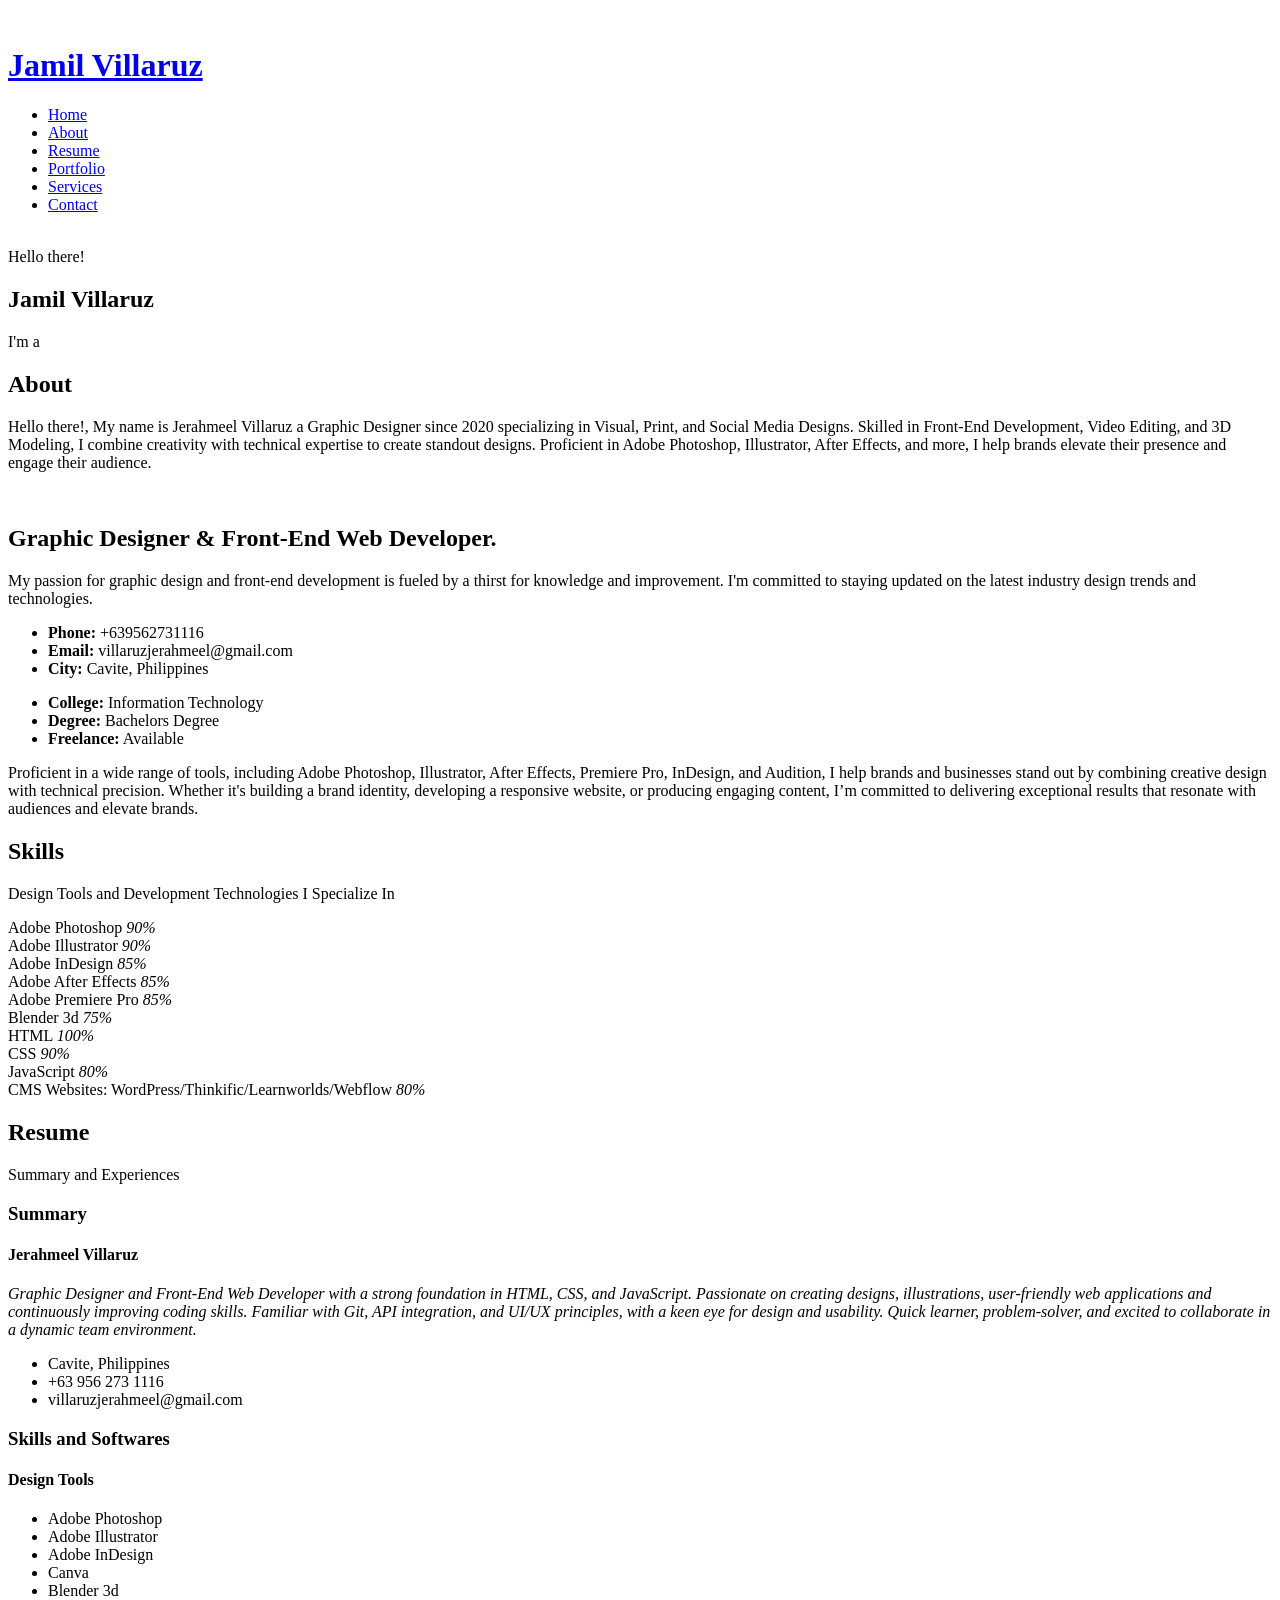
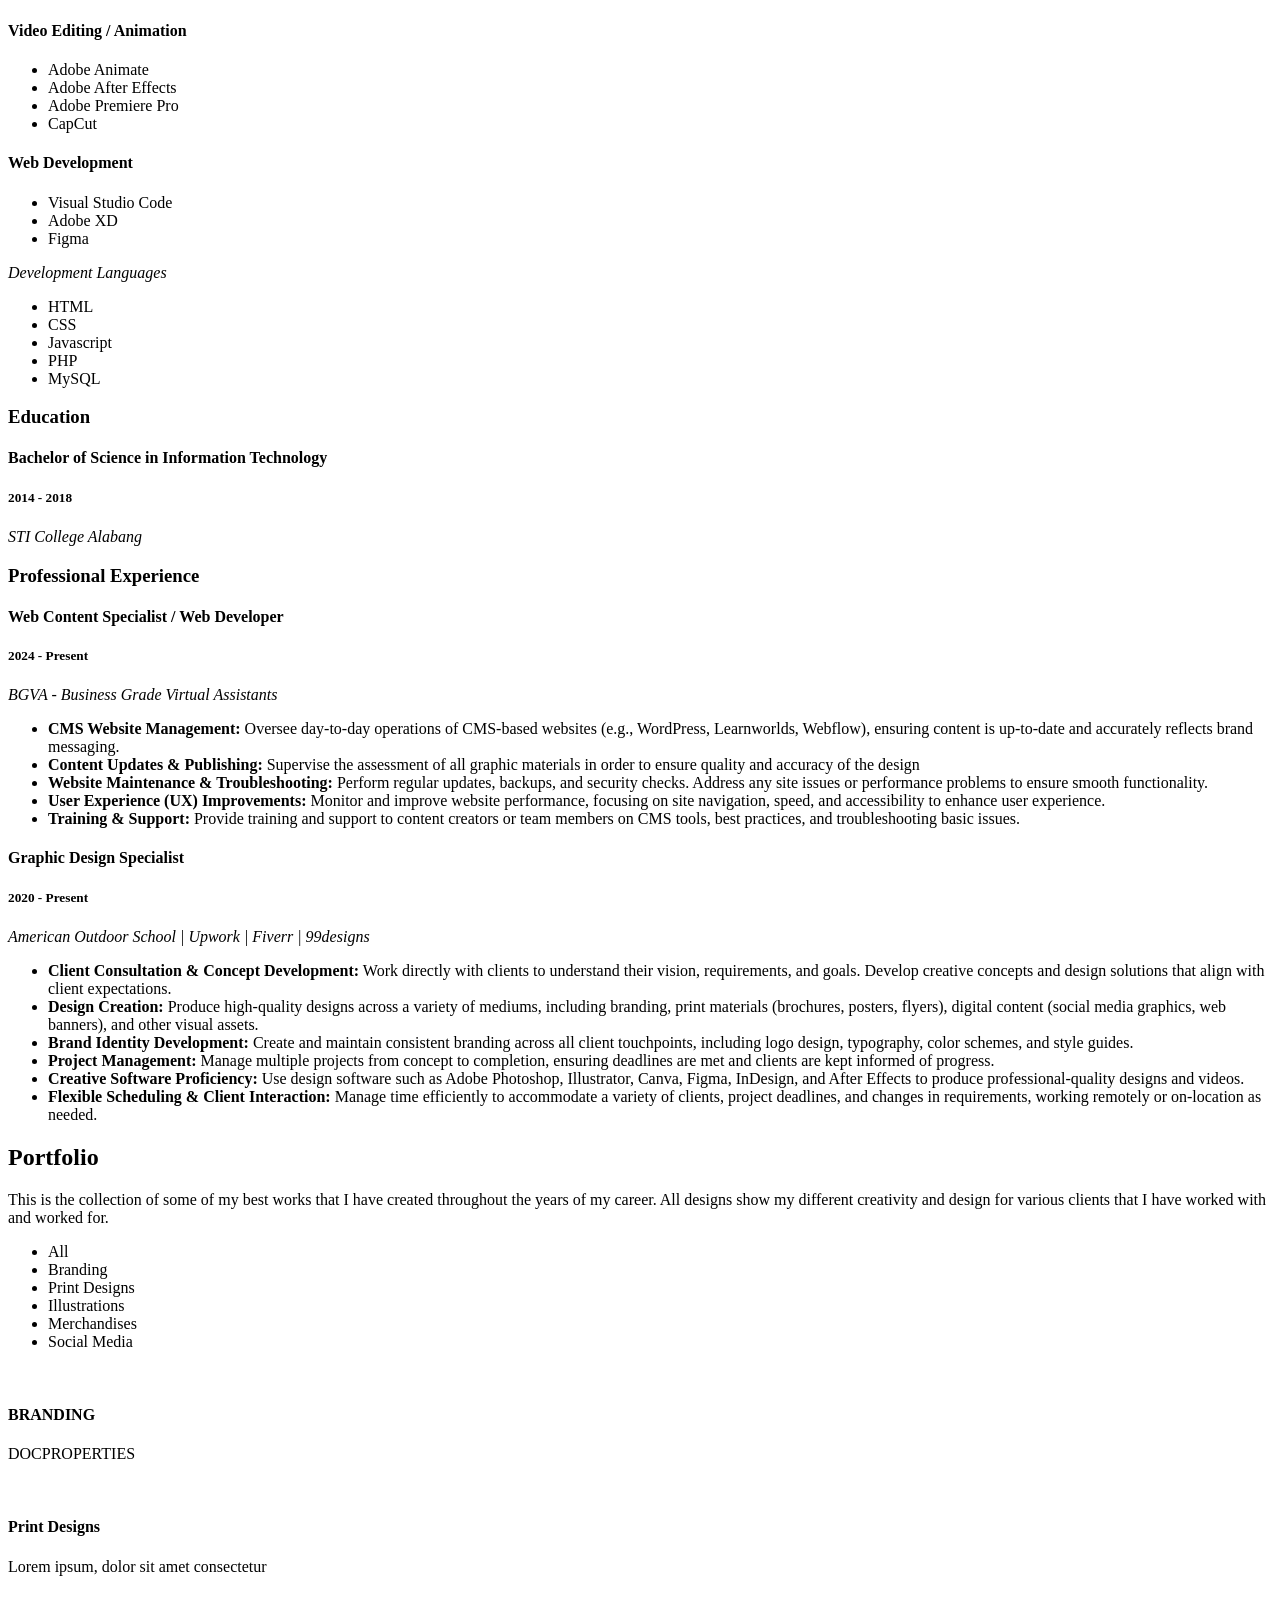
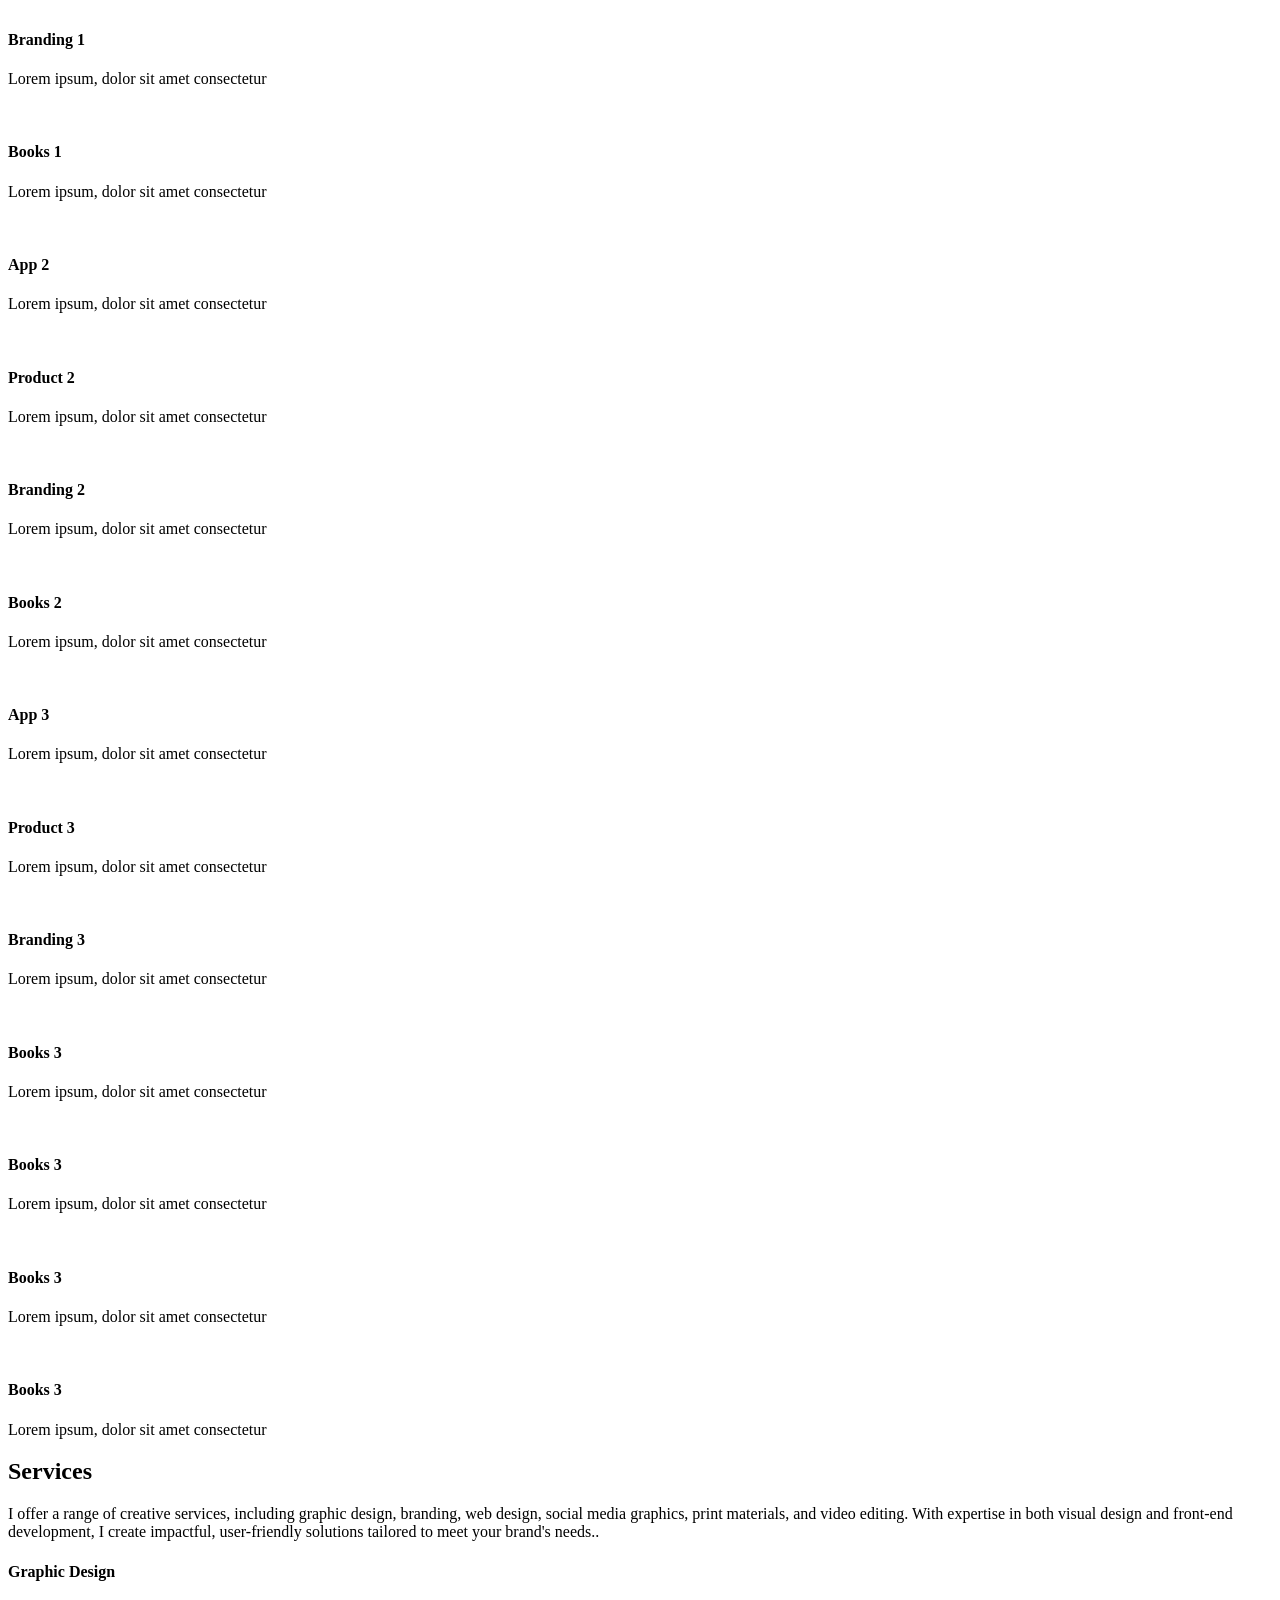
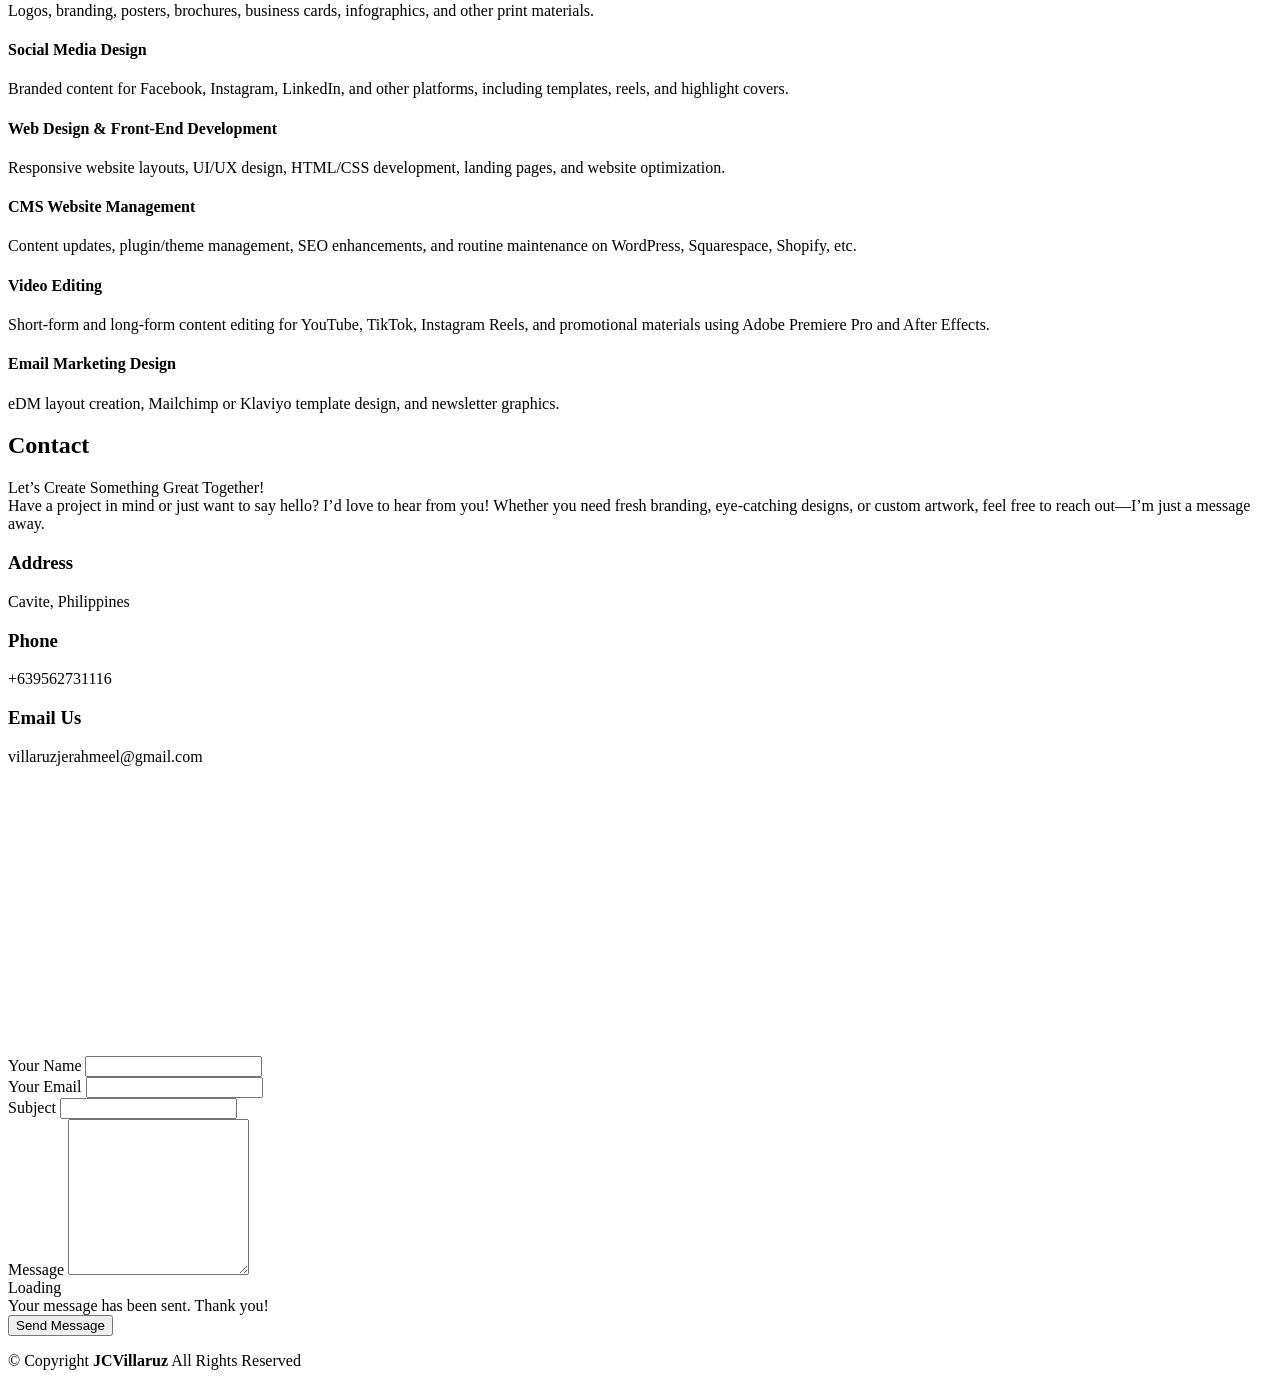
==== index.html @ 328963c7 "Add files via upload" ====
<!DOCTYPE html>
<html lang="en">

<head>
  <meta charset="utf-8">
  <meta content="width=device-width, initial-scale=1.0" name="viewport">
  <title>JCVillaruz CV</title>
  <meta content="" name="description">
  <meta content="" name="keywords">

  <!-- Favicons -->
  <link href="assets/img/favicon.png" rel="icon">
  <link href="assets/img/apple-touch-icon.png" rel="apple-touch-icon">

  <!-- Fonts -->
  <link href="https://fonts.googleapis.com" rel="preconnect">
  <link href="https://fonts.gstatic.com" rel="preconnect" crossorigin>
  <link
    href="https://fonts.googleapis.com/css2?family=Roboto:ital,wght@0,100;0,300;0,400;0,500;0,700;0,900;1,100;1,300;1,400;1,500;1,700;1,900&family=Poppins:ital,wght@0,100;0,200;0,300;0,400;0,500;0,600;0,700;0,800;0,900;1,100;1,200;1,300;1,400;1,500;1,600;1,700;1,800;1,900&family=Raleway:ital,wght@0,100;0,200;0,300;0,400;0,500;0,600;0,700;0,800;0,900;1,100;1,200;1,300;1,400;1,500;1,600;1,700;1,800;1,900&display=swap"
    rel="stylesheet">

  <!-- Vendor CSS Files -->
  <link href="assets/vendor/bootstrap/css/bootstrap.min.css" rel="stylesheet">
  <link href="assets/vendor/bootstrap-icons/bootstrap-icons.css" rel="stylesheet">
  <link href="assets/vendor/aos/aos.css" rel="stylesheet">
  <link href="assets/vendor/glightbox/css/glightbox.min.css" rel="stylesheet">
  <link href="assets/vendor/swiper/swiper-bundle.min.css" rel="stylesheet">

  <!-- Main CSS File -->
  <link href="assets/css/main.css" rel="stylesheet">

  <!-- =======================================================
  * Template Name: iPortfolio
  * Template URL: https://bootstrapmade.com/iportfolio-bootstrap-portfolio-websites-template/
  * Updated: Jun 29 2024 with Bootstrap v5.3.3
  * Author: BootstrapMade.com
  * License: https://bootstrapmade.com/license/
  ======================================================== -->
</head>

<body class="index-page">

  <header id="header" class="header dark-background d-flex flex-column">
    <i class="header-toggle d-xl-none bi bi-list"></i>

    <div class="profile-img">
      <img src="assets/img/my-profile-img.jpg" alt="" class="img-fluid rounded-circle">
    </div>

    <a href="index.html" class="logo d-flex align-items-center justify-content-center">
      <!-- Uncomment the line below if you also wish to use an image logo -->
      <!-- <img src="assets/img/logo.png" alt=""> -->
      <h1 class="sitename">Jamil Villaruz</h1>
    </a>

    <div class="social-links text-center">
      <a href="#" class="twitter"><i class="bi bi-twitter-x"></i></a>
      <a href="#" class="facebook"><i class="bi bi-facebook"></i></a>
      <a href="#" class="instagram"><i class="bi bi-instagram"></i></a>
      <a href="#" class="google-plus"><i class="bi bi-skype"></i></a>
      <a href="#" class="linkedin"><i class="bi bi-linkedin"></i></a>
    </div>

    <nav id="navmenu" class="navmenu">
      <ul>
        <li><a href="#hero" class="active"><i class="bi bi-house navicon"></i>Home</a></li>
        <li><a href="index.html#about"><i class="bi bi-person navicon"></i> About</a></li>
        <li><a href="index.html#resume"><i class="bi bi-file-earmark-text navicon"></i> Resume</a></li>
        <li><a href="index.html#portfolio"><i class="bi bi-images navicon"></i> Portfolio</a></li>
        <li><a href="index.html#services"><i class="bi bi-hdd-stack navicon"></i> Services</a></li>
        <!-- <li class="dropdown"><a href="#"><i class="bi bi-menu-button navicon"></i> <span>Dropdown</span> <i
              class="bi bi-chevron-down toggle-dropdown"></i></a>
          <ul>
            <li><a href="#">Dropdown 1</a></li>
            <li class="dropdown"><a href="#"><span>Deep Dropdown</span> <i
                  class="bi bi-chevron-down toggle-dropdown"></i></a>
              <ul>
                <li><a href="#">Deep Dropdown 1</a></li>
                <li><a href="#">Deep Dropdown 2</a></li>
                <li><a href="#">Deep Dropdown 3</a></li>
                <li><a href="#">Deep Dropdown 4</a></li>
                <li><a href="#">Deep Dropdown 5</a></li>
              </ul>
            </li>
            <li><a href="#">Dropdown 2</a></li>
            <li><a href="#">Dropdown 3</a></li>
            <li><a href="#">Dropdown 4</a></li>
          </ul>
        </li> -->
        <li><a href="index.html#contact"><i class="bi bi-envelope navicon"></i> Contact</a></li>
      </ul>
    </nav>

  </header>

  <main class="main">

    <!-- Hero Section -->
    <section id="hero" class="hero section dark-background">

      <img src="assets/img/hero-bg.jpg" alt="" data-aos="fade-in" class="">

      <div class="container" data-aos="fade-up" data-aos-delay="100">
        <span>Hello there!</span>
        <h2>Jamil Villaruz</h2>
        <p>I'm a <span class="typed" data-typed-items="Designer, Developer, Freelancer"></span><span
            class="typed-cursor typed-cursor--blink" aria-hidden="true"></span><span
            class="typed-cursor typed-cursor--blink" aria-hidden="true"></span></p>
      </div>

    </section><!-- /Hero Section -->

    <!-- About Section -->
    <section id="about" class="about section">

      <!-- Section Title -->
      <div class="container section-title" data-aos="fade-up">
        <h2>About</h2>
        <p>Hello there!, My name is Jerahmeel Villaruz a Graphic Designer since 2020 specializing in
          Visual, Print, and Social Media Designs. Skilled in Front-End Development, Video Editing, and 3D Modeling, I
          combine creativity with technical expertise to create standout designs. Proficient in Adobe Photoshop,
          Illustrator, After Effects, and more, I help brands elevate their presence and engage their audience.</p>
      </div><!-- End Section Title -->

      <div class="container" data-aos="fade-up" data-aos-delay="100">

        <div class="row gy-4 justify-content-center">
          <div class="col-lg-4">
            <img src="assets/img/my-profile-img.jpg" class="img-fluid" alt="">
          </div>
          <div class="col-lg-8 content">
            <h2>Graphic Designer &amp; Front-End Web Developer.</h2>
            <p class="fst-italic py-3">
              My passion for graphic design and front-end development is fueled by a thirst for knowledge and
              improvement. I'm committed to staying updated on the latest industry design trends and technologies.
            </p>
            <div class="row">
              <div class="col-lg-6">
                <ul>
                  <li><i class="bi bi-chevron-right"></i> <strong>Phone:</strong> <span>+639562731116</span></li>
                  <li><i class="bi bi-chevron-right"></i> <strong>Email:</strong>
                    <span>villaruzjerahmeel@gmail.com</span>
                  </li>
                  <li><i class="bi bi-chevron-right"></i> <strong>City:</strong> <span>Cavite, Philippines</span></li>
                </ul>
              </div>
              <div class="col-lg-6">
                <ul>
                  <li><i class="bi bi-chevron-right"></i> <strong>College:</strong> <span>Information Technology</span>
                  </li>
                  <li><i class="bi bi-chevron-right"></i> <strong>Degree:</strong> <span>Bachelors Degree</span></li>

                  <li><i class="bi bi-chevron-right"></i> <strong>Freelance:</strong> <span>Available</span></li>
                </ul>
              </div>
            </div>
            <p class="py-3">
              Proficient in a wide range of tools, including Adobe Photoshop, Illustrator, After Effects, Premiere Pro,
              InDesign, and Audition, I help brands and businesses stand out by combining creative design with technical
              precision. Whether it's building a brand identity, developing a responsive website, or producing engaging
              content, I’m committed to delivering exceptional results that resonate with audiences and elevate brands.
            </p>
          </div>
        </div>

      </div>

    </section><!-- /About Section -->

    <!-- Skills Section -->
    <section id="skills" class="skills section light-background">

      <!-- Section Title -->
      <div class="container section-title" data-aos="fade-up">
        <h2>Skills</h2>
        <p>Design Tools and Development Technologies I Specialize In </p>
      </div><!-- End Section Title -->

      <div class="container" data-aos="fade-up" data-aos-delay="100">

        <div class="row skills-content skills-animation">

          <div class="col-lg-6">

            <div class="progress">
              <span class="skill"><span>Adobe Photoshop</span> <i class="val">90%</i></span>
              <div class="progress-bar-wrap">
                <div class="progress-bar" role="progressbar" aria-valuenow="90" aria-valuemin="0" aria-valuemax="100">
                </div>
              </div>
            </div><!-- End Skills Item -->

            <div class="progress">
              <span class="skill"><span>Adobe Illustrator</span> <i class="val">90%</i></span>
              <div class="progress-bar-wrap">
                <div class="progress-bar" role="progressbar" aria-valuenow="90" aria-valuemin="0" aria-valuemax="100">
                </div>
              </div>
            </div><!-- End Skills Item -->

            <div class="progress">
              <span class="skill"><span>Adobe InDesign</span> <i class="val">85%</i></span>
              <div class="progress-bar-wrap">
                <div class="progress-bar" role="progressbar" aria-valuenow="85" aria-valuemin="0" aria-valuemax="100">
                </div>
              </div>
            </div><!-- End Skills Item -->
            <div class="progress">
              <span class="skill"><span>Adobe After Effects</span> <i class="val">85%</i></span>
              <div class="progress-bar-wrap">
                <div class="progress-bar" role="progressbar" aria-valuenow="85" aria-valuemin="0" aria-valuemax="100">
                </div>
              </div>
            </div><!-- End Skills Item -->
            <div class="progress">
              <span class="skill"><span>Adobe Premiere Pro</span> <i class="val">85%</i></span>
              <div class="progress-bar-wrap">
                <div class="progress-bar" role="progressbar" aria-valuenow="85" aria-valuemin="0" aria-valuemax="100">
                </div>
              </div>
            </div><!-- End Skills Item -->
            <div class="progress">
              <span class="skill"><span>Blender 3d</span> <i class="val">75%</i></span>
              <div class="progress-bar-wrap">
                <div class="progress-bar" role="progressbar" aria-valuenow="75" aria-valuemin="0" aria-valuemax="100">
                </div>
              </div>
            </div><!-- End Skills Item -->

          </div>
          <div class="col-lg-6">

            <div class="progress">
              <span class="skill"><span>HTML</span> <i class="val">100%</i></span>
              <div class="progress-bar-wrap">
                <div class="progress-bar" role="progressbar" aria-valuenow="100" aria-valuemin="0" aria-valuemax="100">
                </div>
              </div>
            </div><!-- End Skills Item -->

            <div class="progress">
              <span class="skill"><span>CSS</span> <i class="val">90%</i></span>
              <div class="progress-bar-wrap">
                <div class="progress-bar" role="progressbar" aria-valuenow="90" aria-valuemin="0" aria-valuemax="100">
                </div>
              </div>
            </div><!-- End Skills Item -->

            <div class="progress">
              <span class="skill"><span>JavaScript</span> <i class="val">80%</i></span>
              <div class="progress-bar-wrap">
                <div class="progress-bar" role="progressbar" aria-valuenow="75" aria-valuemin="0" aria-valuemax="100">
                </div>
              </div>
            </div><!-- End Skills Item -->
            <div class="progress">
              <span class="skill"><span>CMS Websites: WordPress/Thinkific/Learnworlds/Webflow</span> <i
                  class="val">80%</i></span>
              <div class="progress-bar-wrap">
                <div class="progress-bar" role="progressbar" aria-valuenow="75" aria-valuemin="0" aria-valuemax="100">
                </div>
              </div>
            </div><!-- End Skills Item -->

          </div>
        </div>

      </div>

    </section><!-- /Skills Section -->

    <!-- Resume Section -->
    <section id="resume" class="resume section">

      <!-- Section Title -->
      <div class="container section-title" data-aos="fade-up">
        <h2>Resume</h2>
        <p>Summary and Experiences
        </p>
      </div><!-- End Section Title -->

      <div class="container">

        <div class="row">

          <div class="col-lg-6" data-aos="fade-up" data-aos-delay="100">
            <h3 class="resume-title">Summary</h3>

            <div class="resume-item pb-0">
              <h4>Jerahmeel Villaruz</h4>
              <p><em>Graphic Designer and Front-End Web Developer with a strong foundation in HTML, CSS, and
                  JavaScript. Passionate on creating designs, illustrations, user-friendly web applications and
                  continuously improving coding skills. Familiar with Git, API integration, and UI/UX principles,
                  with a keen eye for design and usability. Quick learner, problem-solver, and
                  excited to collaborate in a dynamic team environment.</em></p>
              <ul>
                <li>Cavite, Philippines</li>
                <li>+63 956 273 1116</li>
                <li>villaruzjerahmeel@gmail.com</li>
              </ul>
            </div><!-- Edn Resume Item -->

            <h3 class="resume-title">Skills and Softwares</h3>

            <div class="resume-item pb-0">
              <h4>Design Tools</h4>
              <ul>
                <li>Adobe Photoshop</li>
                <li>Adobe Illustrator</li>
                <li>Adobe InDesign</li>
                <li>Canva</li>
                <li>Blender 3d</li>
              </ul>
              <h4>Video Editing / Animation</h4>
              <ul>
                <li>Adobe Animate</li>
                <li>Adobe After Effects</li>
                <li>Adobe Premiere Pro</li>
                <li>CapCut</li>
              </ul>
              <h4>Web Development</h4>
              <ul>
                <li>Visual Studio Code</li>
                <li>Adobe XD</li>
                <li>Figma</li>
              </ul>
              <p><em>Development Languages</em></p>
              <ul>
                <li>HTML</li>
                <li>CSS</li>
                <li>Javascript</li>
                <li>PHP</li>
                <li>MySQL</li>
              </ul>
            </div><!-- Edn Resume Item -->

            <h3 class="resume-title">Education</h3>
            <div class="resume-item">
              <h4>Bachelor of Science in Information Technology</h4>
              <h5>2014 - 2018</h5>
              <p><em>STI College Alabang</em></p>
            </div><!-- Edn Resume Item -->
          </div>

          <div class="col-lg-6" data-aos="fade-up" data-aos-delay="200">
            <h3 class="resume-title">Professional Experience</h3>
            <div class="resume-item">
              <h4>Web Content Specialist / Web Developer</h4>
              <h5>2024 - Present</h5>
              <p><em>BGVA - Business Grade Virtual Assistants</em></p>
              <ul>
                <li><strong>CMS Website Management:</strong>
                  Oversee day-to-day operations of CMS-based websites (e.g., WordPress, Learnworlds, Webflow), ensuring
                  content is up-to-date and accurately reflects brand messaging.</li>
                <li><strong>Content Updates & Publishing:</strong>
                  Supervise the assessment of all graphic materials in order to ensure quality and accuracy of the
                  design</li>
                <li><strong>Website Maintenance & Troubleshooting:</strong>
                  Perform regular updates, backups, and security checks. Address any site issues or performance problems
                  to ensure smooth functionality.</li>
                <li><strong>User Experience (UX) Improvements:</strong>
                  Monitor and improve website performance, focusing on site navigation, speed, and accessibility to
                  enhance user experience.</li>
                <li><strong>Training & Support:</strong>
                  Provide training and support to content creators or team members on CMS tools, best practices, and
                  troubleshooting basic issues.</li>

              </ul>
            </div><!-- Edn Resume Item -->

            <div class="resume-item">
              <h4>Graphic Design Specialist</h4>
              <h5>2020 - Present</h5>
              <p><em>American Outdoor School | Upwork | Fiverr | 99designs</em></p>
              <ul>
                <li><strong>Client Consultation & Concept Development:</strong>
                  Work directly with clients to understand their vision, requirements, and goals. Develop creative
                  concepts and design solutions that align with client expectations.</li>
                <li><strong>Design Creation:</strong>
                  Produce high-quality designs across a variety of mediums, including branding, print materials
                  (brochures, posters, flyers), digital content (social media graphics, web banners), and other visual
                  assets.</li>
                <li><strong>Brand Identity Development:</strong>
                  Create and maintain consistent branding across all client touchpoints, including logo design,
                  typography, color schemes, and style guides.</li>
                <li><strong>Project Management:</strong>
                  Manage multiple projects from concept to completion, ensuring deadlines are met and clients are kept
                  informed of progress.</li>
                <li><strong>Creative Software Proficiency:</strong>
                  Use design software such as Adobe Photoshop, Illustrator, Canva, Figma, InDesign, and After Effects to
                  produce professional-quality designs and videos.</li>
                <li><strong>Flexible Scheduling & Client Interaction:</strong>
                  Manage time efficiently to accommodate a variety of clients, project deadlines, and changes in
                  requirements, working remotely or on-location as needed.</li>

              </ul>
            </div><!-- Edn Resume Item -->

          </div>

        </div>

      </div>

    </section><!-- /Resume Section -->

    <!-- Portfolio Section -->
    <section id="portfolio" class="portfolio section light-background">

      <!-- Section Title -->
      <div class="container section-title" data-aos="fade-up">
        <h2>Portfolio</h2>
        <p>This is the collection of some of my best works that I have created throughout
          the years of my career. All designs show my different creativity and design for
          various clients that I have worked with and worked for.</p>
      </div><!-- End Section Title -->

      <div class="container">

        <div class="isotope-layout" data-default-filter="*" data-layout="masonry" data-sort="original-order">

          <ul class="portfolio-filters isotope-filters" data-aos="fade-up" data-aos-delay="100">
            <li data-filter="*" class="filter-active">All</li>
            <li data-filter=".filter-branding">Branding</li>
            <li data-filter=".filter-product">Print Designs</li>
            <li data-filter=".filter-illustrations">Illustrations</li>
            <li data-filter=".filter-books">Merchandises</li>
            <li data-filter=".filter-books">Social Media</li>
          </ul><!-- End Portfolio Filters -->

          <div class="row gy-4 isotope-container" data-aos="fade-up" data-aos-delay="200">
            <!-- Doc properties -->
            <div class="col-lg-4 col-md-6 portfolio-item isotope-item filter-branding">
              <div class="portfolio-content h-100">
                <img src="assets/img/docproperties/docproperties-1.png" class="img-fluid" alt="">
                <div class="portfolio-info">
                  <h4>BRANDING</h4>
                  <p>DOCPROPERTIES</p>
                  <a href="assets/img/docproperties/docproperties-2.jpg" title="DOCPROPERTIES"
                    data-gallery="portfolio-gallery-branding" class="glightbox preview-link"><i
                      class="bi bi-zoom-in"></i></a>
                  <a href="portfolio-docproperties.html" title="More Details" class="details-link"><i
                      class="bi bi-link-45deg"></i></a>
                </div>
              </div>
            </div><!-- End Portfolio Item -->

            <!-- Print Designs -->
            <div class="col-lg-4 col-md-6 portfolio-item isotope-item filter-illustrations">
              <div class="portfolio-content h-100">
                <img src="assets/img/portfolio/product-2.jpg" class="img-fluid" alt="">
                <div class="portfolio-info">
                  <h4>Print Designs</h4>
                  <p>Lorem ipsum, dolor sit amet consectetur</p>
                  <a href="assets/img/portfolio/product-1.jpg" title="Print Designs"
                    data-gallery="portfolio-gallery-product" class="glightbox preview-link"><i
                      class="bi bi-zoom-in"></i></a>
                  <a href="portfolio-details.html" title="More Details" class="details-link"><i
                      class="bi bi-link-45deg"></i></a>
                </div>
              </div>
            </div><!-- End Portfolio Item -->

            <div class="col-lg-4 col-md-6 portfolio-item isotope-item filter-branding">
              <div class="portfolio-content h-100">
                <img src="assets/img/portfolio/branding-1.jpg" class="img-fluid" alt="">
                <div class="portfolio-info">
                  <h4>Branding 1</h4>
                  <p>Lorem ipsum, dolor sit amet consectetur</p>
                  <a href="assets/img/portfolio/branding-1.jpg" title="Branding 1"
                    data-gallery="portfolio-gallery-branding" class="glightbox preview-link"><i
                      class="bi bi-zoom-in"></i></a>
                  <a href="portfolio-details.html" title="More Details" class="details-link"><i
                      class="bi bi-link-45deg"></i></a>
                </div>
              </div>
            </div><!-- End Portfolio Item -->

            <div class="col-lg-4 col-md-6 portfolio-item isotope-item filter-books">
              <div class="portfolio-content h-100">
                <img src="assets/img/portfolio/books-1.jpg" class="img-fluid" alt="">
                <div class="portfolio-info">
                  <h4>Books 1</h4>
                  <p>Lorem ipsum, dolor sit amet consectetur</p>
                  <a href="assets/img/portfolio/books-1.jpg" title="Branding 1" data-gallery="portfolio-gallery-book"
                    class="glightbox preview-link"><i class="bi bi-zoom-in"></i></a>
                  <a href="portfolio-details.html" title="More Details" class="details-link"><i
                      class="bi bi-link-45deg"></i></a>
                </div>
              </div>
            </div><!-- End Portfolio Item -->

            <div class="col-lg-4 col-md-6 portfolio-item isotope-item filter-app">
              <div class="portfolio-content h-100">
                <img src="assets/img/portfolio/app-2.jpg" class="img-fluid" alt="">
                <div class="portfolio-info">
                  <h4>App 2</h4>
                  <p>Lorem ipsum, dolor sit amet consectetur</p>
                  <a href="assets/img/portfolio/app-2.jpg" title="App 2" data-gallery="portfolio-gallery-app"
                    class="glightbox preview-link"><i class="bi bi-zoom-in"></i></a>
                  <a href="portfolio-details.html" title="More Details" class="details-link"><i
                      class="bi bi-link-45deg"></i></a>
                </div>
              </div>
            </div><!-- End Portfolio Item -->

            <div class="col-lg-4 col-md-6 portfolio-item isotope-item filter-product">
              <div class="portfolio-content h-100">
                <img src="assets/img/portfolio/product-2.jpg" class="img-fluid" alt="">
                <div class="portfolio-info">
                  <h4>Product 2</h4>
                  <p>Lorem ipsum, dolor sit amet consectetur</p>
                  <a href="assets/img/portfolio/product-2.jpg" title="Product 2"
                    data-gallery="portfolio-gallery-product" class="glightbox preview-link"><i
                      class="bi bi-zoom-in"></i></a>
                  <a href="portfolio-details.html" title="More Details" class="details-link"><i
                      class="bi bi-link-45deg"></i></a>
                </div>
              </div>
            </div><!-- End Portfolio Item -->

            <div class="col-lg-4 col-md-6 portfolio-item isotope-item filter-branding">
              <div class="portfolio-content h-100">
                <img src="assets/img/portfolio/branding-2.jpg" class="img-fluid" alt="">
                <div class="portfolio-info">
                  <h4>Branding 2</h4>
                  <p>Lorem ipsum, dolor sit amet consectetur</p>
                  <a href="assets/img/portfolio/branding-2.jpg" title="Branding 2"
                    data-gallery="portfolio-gallery-branding" class="glightbox preview-link"><i
                      class="bi bi-zoom-in"></i></a>
                  <a href="portfolio-details.html" title="More Details" class="details-link"><i
                      class="bi bi-link-45deg"></i></a>
                </div>
              </div>
            </div><!-- End Portfolio Item -->

            <div class="col-lg-4 col-md-6 portfolio-item isotope-item filter-books">
              <div class="portfolio-content h-100">
                <img src="assets/img/portfolio/books-2.jpg" class="img-fluid" alt="">
                <div class="portfolio-info">
                  <h4>Books 2</h4>
                  <p>Lorem ipsum, dolor sit amet consectetur</p>
                  <a href="assets/img/portfolio/books-2.jpg" title="Branding 2" data-gallery="portfolio-gallery-book"
                    class="glightbox preview-link"><i class="bi bi-zoom-in"></i></a>
                  <a href="portfolio-details.html" title="More Details" class="details-link"><i
                      class="bi bi-link-45deg"></i></a>
                </div>
              </div>
            </div><!-- End Portfolio Item -->

            <div class="col-lg-4 col-md-6 portfolio-item isotope-item filter-app">
              <div class="portfolio-content h-100">
                <img src="assets/img/portfolio/app-3.jpg" class="img-fluid" alt="">
                <div class="portfolio-info">
                  <h4>App 3</h4>
                  <p>Lorem ipsum, dolor sit amet consectetur</p>
                  <a href="assets/img/portfolio/app-3.jpg" title="App 3" data-gallery="portfolio-gallery-app"
                    class="glightbox preview-link"><i class="bi bi-zoom-in"></i></a>
                  <a href="portfolio-details.html" title="More Details" class="details-link"><i
                      class="bi bi-link-45deg"></i></a>
                </div>
              </div>
            </div><!-- End Portfolio Item -->

            <div class="col-lg-4 col-md-6 portfolio-item isotope-item filter-product">
              <div class="portfolio-content h-100">
                <img src="assets/img/portfolio/product-3.jpg" class="img-fluid" alt="">
                <div class="portfolio-info">
                  <h4>Product 3</h4>
                  <p>Lorem ipsum, dolor sit amet consectetur</p>
                  <a href="assets/img/portfolio/product-3.jpg" title="Product 3"
                    data-gallery="portfolio-gallery-product" class="glightbox preview-link"><i
                      class="bi bi-zoom-in"></i></a>
                  <a href="portfolio-details.html" title="More Details" class="details-link"><i
                      class="bi bi-link-45deg"></i></a>
                </div>
              </div>
            </div><!-- End Portfolio Item -->

            <div class="col-lg-4 col-md-6 portfolio-item isotope-item filter-branding">
              <div class="portfolio-content h-100">
                <img src="assets/img/portfolio/branding-3.jpg" class="img-fluid" alt="">
                <div class="portfolio-info">
                  <h4>Branding 3</h4>
                  <p>Lorem ipsum, dolor sit amet consectetur</p>
                  <a href="assets/img/portfolio/branding-3.jpg" title="Branding 2"
                    data-gallery="portfolio-gallery-branding" class="glightbox preview-link"><i
                      class="bi bi-zoom-in"></i></a>
                  <a href="portfolio-details.html" title="More Details" class="details-link"><i
                      class="bi bi-link-45deg"></i></a>
                </div>
              </div>
            </div><!-- End Portfolio Item -->

            <div class="col-lg-4 col-md-6 portfolio-item isotope-item filter-books">
              <div class="portfolio-content h-100">
                <img src="assets/img/portfolio/books-3.jpg" class="img-fluid" alt="">
                <div class="portfolio-info">
                  <h4>Books 3</h4>
                  <p>Lorem ipsum, dolor sit amet consectetur</p>
                  <a href="assets/img/portfolio/books-3.jpg" title="Branding 3" data-gallery="portfolio-gallery-book"
                    class="glightbox preview-link"><i class="bi bi-zoom-in"></i></a>
                  <a href="portfolio-details.html" title="More Details" class="details-link"><i
                      class="bi bi-link-45deg"></i></a>
                </div>
              </div>
            </div><!-- End Portfolio Item -->

            <div class="col-lg-4 col-md-6 portfolio-item isotope-item filter-books">
              <div class="portfolio-content h-100">
                <img src="assets/img/portfolio/books-3.jpg" class="img-fluid" alt="">
                <div class="portfolio-info">
                  <h4>Books 3</h4>
                  <p>Lorem ipsum, dolor sit amet consectetur</p>
                  <a href="assets/img/portfolio/books-3.jpg" title="Branding 3" data-gallery="portfolio-gallery-book"
                    class="glightbox preview-link"><i class="bi bi-zoom-in"></i></a>
                  <a href="portfolio-details.html" title="More Details" class="details-link"><i
                      class="bi bi-link-45deg"></i></a>
                </div>
              </div>
            </div><!-- End Portfolio Item -->

            <div class="col-lg-4 col-md-6 portfolio-item isotope-item filter-books">
              <div class="portfolio-content h-100">
                <img src="assets/img/portfolio/books-3.jpg" class="img-fluid" alt="">
                <div class="portfolio-info">
                  <h4>Books 3</h4>
                  <p>Lorem ipsum, dolor sit amet consectetur</p>
                  <a href="assets/img/portfolio/books-3.jpg" title="Branding 3" data-gallery="portfolio-gallery-book"
                    class="glightbox preview-link"><i class="bi bi-zoom-in"></i></a>
                  <a href="portfolio-details.html" title="More Details" class="details-link"><i
                      class="bi bi-link-45deg"></i></a>
                </div>
              </div>
            </div><!-- End Portfolio Item -->

            <div class="col-lg-4 col-md-6 portfolio-item isotope-item filter-books">
              <div class="portfolio-content h-100">
                <img src="assets/img/portfolio/books-3.jpg" class="img-fluid" alt="">
                <div class="portfolio-info">
                  <h4>Books 3</h4>
                  <p>Lorem ipsum, dolor sit amet consectetur</p>
                  <a href="assets/img/portfolio/books-3.jpg" title="Branding 3" data-gallery="portfolio-gallery-book"
                    class="glightbox preview-link"><i class="bi bi-zoom-in"></i></a>
                  <a href="portfolio-details.html" title="More Details" class="details-link"><i
                      class="bi bi-link-45deg"></i></a>
                </div>
              </div>
            </div><!-- End Portfolio Item -->

          </div><!-- End Portfolio Container -->

        </div>

      </div>

    </section><!-- /Portfolio Section -->

    <!-- Services Section -->
    <section id="services" class="services section">

      <!-- Section Title -->
      <div class="container section-title" data-aos="fade-up">
        <h2>Services</h2>
        <p>I offer a range of creative services, including graphic design, branding, web design, social media graphics,
          print materials, and video editing. With expertise in both visual design and front-end development, I create
          impactful, user-friendly solutions tailored to meet your brand's needs..</p>
      </div><!-- End Section Title -->

      <div class="container">

        <div class="row gy-4">

          <div class="col-lg-4 col-md-6 service-item d-flex" data-aos="fade-up" data-aos-delay="100">
            <div class="icon flex-shrink-0"><i class="bi bi-pencil"></i></div>
            <div>
              <h4 class="title">Graphic Design</h4>
              <p class="description">Logos, branding, posters, brochures, business cards, infographics, and other print
                materials.</p>
            </div>
          </div>
          <!-- End Service Item -->

          <div class="col-lg-4 col-md-6 service-item d-flex" data-aos="fade-up" data-aos-delay="200">
            <div class="icon flex-shrink-0"><i class="bi bi-phone"></i></div>
            <div>
              <h4 class="title">Social Media Design</h4>
              <p class="description">Branded content for Facebook, Instagram, LinkedIn, and other platforms, including
                templates, reels, and highlight covers.</p>
            </div>
          </div><!-- End Service Item -->

          <div class="col-lg-4 col-md-6 service-item d-flex" data-aos="fade-up" data-aos-delay="300">
            <div class="icon flex-shrink-0"><i class="bi bi-laptop"></i></div>
            <div>
              <h4 class="title">Web Design & Front-End Development</h4>
              <p class="description">Responsive website layouts, UI/UX design, HTML/CSS development, landing pages, and
                website optimization.</p>
            </div>
          </div><!-- End Service Item -->

          <div class="col-lg-4 col-md-6 service-item d-flex" data-aos="fade-up" data-aos-delay="400">
            <div class="icon flex-shrink-0"><i class="bi bi-diagram-3"></i></div>
            <div>
              <h4 class="title">CMS Website Management</h4>
              <p class="description">Content updates, plugin/theme management, SEO enhancements, and routine maintenance
                on WordPress, Squarespace, Shopify, etc.</p>
            </div>
          </div><!-- End Service Item -->

          <div class="col-lg-4 col-md-6 service-item d-flex" data-aos="fade-up" data-aos-delay="500">
            <div class="icon flex-shrink-0"><i class="bi bi-camera-reels"></i></div>
            <div>
              <h4 class="title">Video Editing</h4>
              <p class="description">Short-form and long-form content editing for YouTube, TikTok, Instagram Reels, and
                promotional materials using Adobe Premiere Pro and After Effects.</p>
            </div>
          </div><!-- End Service Item -->

          <div class="col-lg-4 col-md-6 service-item d-flex" data-aos="fade-up" data-aos-delay="600">
            <div class="icon flex-shrink-0"><i class="bi bi-envelope-paper"></i></div>
            <div>
              <h4 class="title">Email Marketing Design</h4>
              <p class="descriptio">eDM layout creation, Mailchimp or Klaviyo template design, and newsletter graphics.
              </p>
            </div>
          </div><!-- End Service Item -->

        </div>

      </div>

    </section><!-- /Services Section -->

    <!-- Contact Section -->
    <section id="contact" class="contact section">

      <!-- Section Title -->
      <div class="container section-title" data-aos="fade-up">
        <h2>Contact</h2>
        <p>Let’s Create Something Great Together!<br>
          Have a project in mind or just want to say hello? I’d love to hear from you! Whether you need fresh branding,
          eye-catching designs, or custom artwork, feel free to reach out—I’m just a message away.</p>
      </div><!-- End Section Title -->

      <div class="container" data-aos="fade-up" data-aos-delay="100">

        <div class="row gy-4">

          <div class="col-lg-5">

            <div class="info-wrap">
              <div class="info-item d-flex" data-aos="fade-up" data-aos-delay="200">
                <i class="bi bi-geo-alt flex-shrink-0"></i>
                <div>
                  <h3>Address</h3>
                  <p>Cavite, Philippines</p>
                </div>
              </div><!-- End Info Item -->

              <div class="info-item d-flex" data-aos="fade-up" data-aos-delay="300">
                <i class="bi bi-telephone flex-shrink-0"></i>
                <div>
                  <h3>Phone</h3>
                  <p>+639562731116</p>
                </div>
              </div><!-- End Info Item -->

              <div class="info-item d-flex" data-aos="fade-up" data-aos-delay="400">
                <i class="bi bi-envelope flex-shrink-0"></i>
                <div>
                  <h3>Email Us</h3>
                  <p>villaruzjerahmeel@gmail.com</p>
                </div>
              </div><!-- End Info Item -->

              <iframe
                src="https://www.google.com/maps/embed?pb=!1m18!1m12!1m3!1d247469.21789742296!2d120.72598905853044!3d14.270329452452014!2m3!1f0!2f0!3f0!3m2!1i1024!2i768!4f13.1!3m3!1m2!1s0x3397d4eae8163c71%3A0xf0c4d0843bdde727!2sCavite!5e0!3m2!1sen!2sph!4v1744718358817!5m2!1sen!2sph"
                frameborder="0" style="border:0; width: 100%; height: 270px;" allowfullscreen="" loading="lazy"
                referrerpolicy="no-referrer-when-downgrade"></iframe>

            </div>
          </div>

          <div class="col-lg-7">
            <form action="forms/contact.php" method="post" class="php-email-form" data-aos="fade-up"
              data-aos-delay="200">
              <div class="row gy-4">

                <div class="col-md-6">
                  <label for="name-field" class="pb-2">Your Name</label>
                  <input type="text" name="name" id="name-field" class="form-control" required="">
                </div>

                <div class="col-md-6">
                  <label for="email-field" class="pb-2">Your Email</label>
                  <input type="email" class="form-control" name="email" id="email-field" required="">
                </div>

                <div class="col-md-12">
                  <label for="subject-field" class="pb-2">Subject</label>
                  <input type="text" class="form-control" name="subject" id="subject-field" required="">
                </div>

                <div class="col-md-12">
                  <label for="message-field" class="pb-2">Message</label>
                  <textarea class="form-control" name="message" rows="10" id="message-field" required=""></textarea>
                </div>

                <div class="col-md-12 text-center">
                  <div class="loading">Loading</div>
                  <div class="error-message"></div>
                  <div class="sent-message">Your message has been sent. Thank you!</div>

                  <button type="submit">Send Message</button>
                </div>

              </div>
            </form>
          </div><!-- End Contact Form -->

        </div>

      </div>

    </section><!-- /Contact Section -->

  </main>

  <footer id="footer" class="footer position-relative light-background">

    <div class="container">
      <div class="copyright text-center ">
        <p>© <span>Copyright</span> <strong class="px-1 sitename">JCVillaruz</strong> <span>All Rights Reserved</span>
        </p>
      </div>
    </div>

  </footer>

  <!-- Scroll Top -->
  <a href="#" id="scroll-top" class="scroll-top d-flex align-items-center justify-content-center"><i
      class="bi bi-arrow-up-short"></i></a>

  <!-- Preloader -->
  <div id="preloader"></div>

  <!-- Vendor JS Files -->
  <script src="assets/vendor/bootstrap/js/bootstrap.bundle.min.js"></script>
  <script src="assets/vendor/php-email-form/validate.js"></script>
  <script src="assets/vendor/aos/aos.js"></script>
  <script src="assets/vendor/typed.js/typed.umd.js"></script>
  <script src="assets/vendor/purecounter/purecounter_vanilla.js"></script>
  <script src="assets/vendor/waypoints/noframework.waypoints.js"></script>
  <script src="assets/vendor/glightbox/js/glightbox.min.js"></script>
  <script src="assets/vendor/imagesloaded/imagesloaded.pkgd.min.js"></script>
  <script src="assets/vendor/isotope-layout/isotope.pkgd.min.js"></script>
  <script src="assets/vendor/swiper/swiper-bundle.min.js"></script>

  <!-- Main JS File -->
  <script src="assets/js/main.js"></script>

</body>

</html>
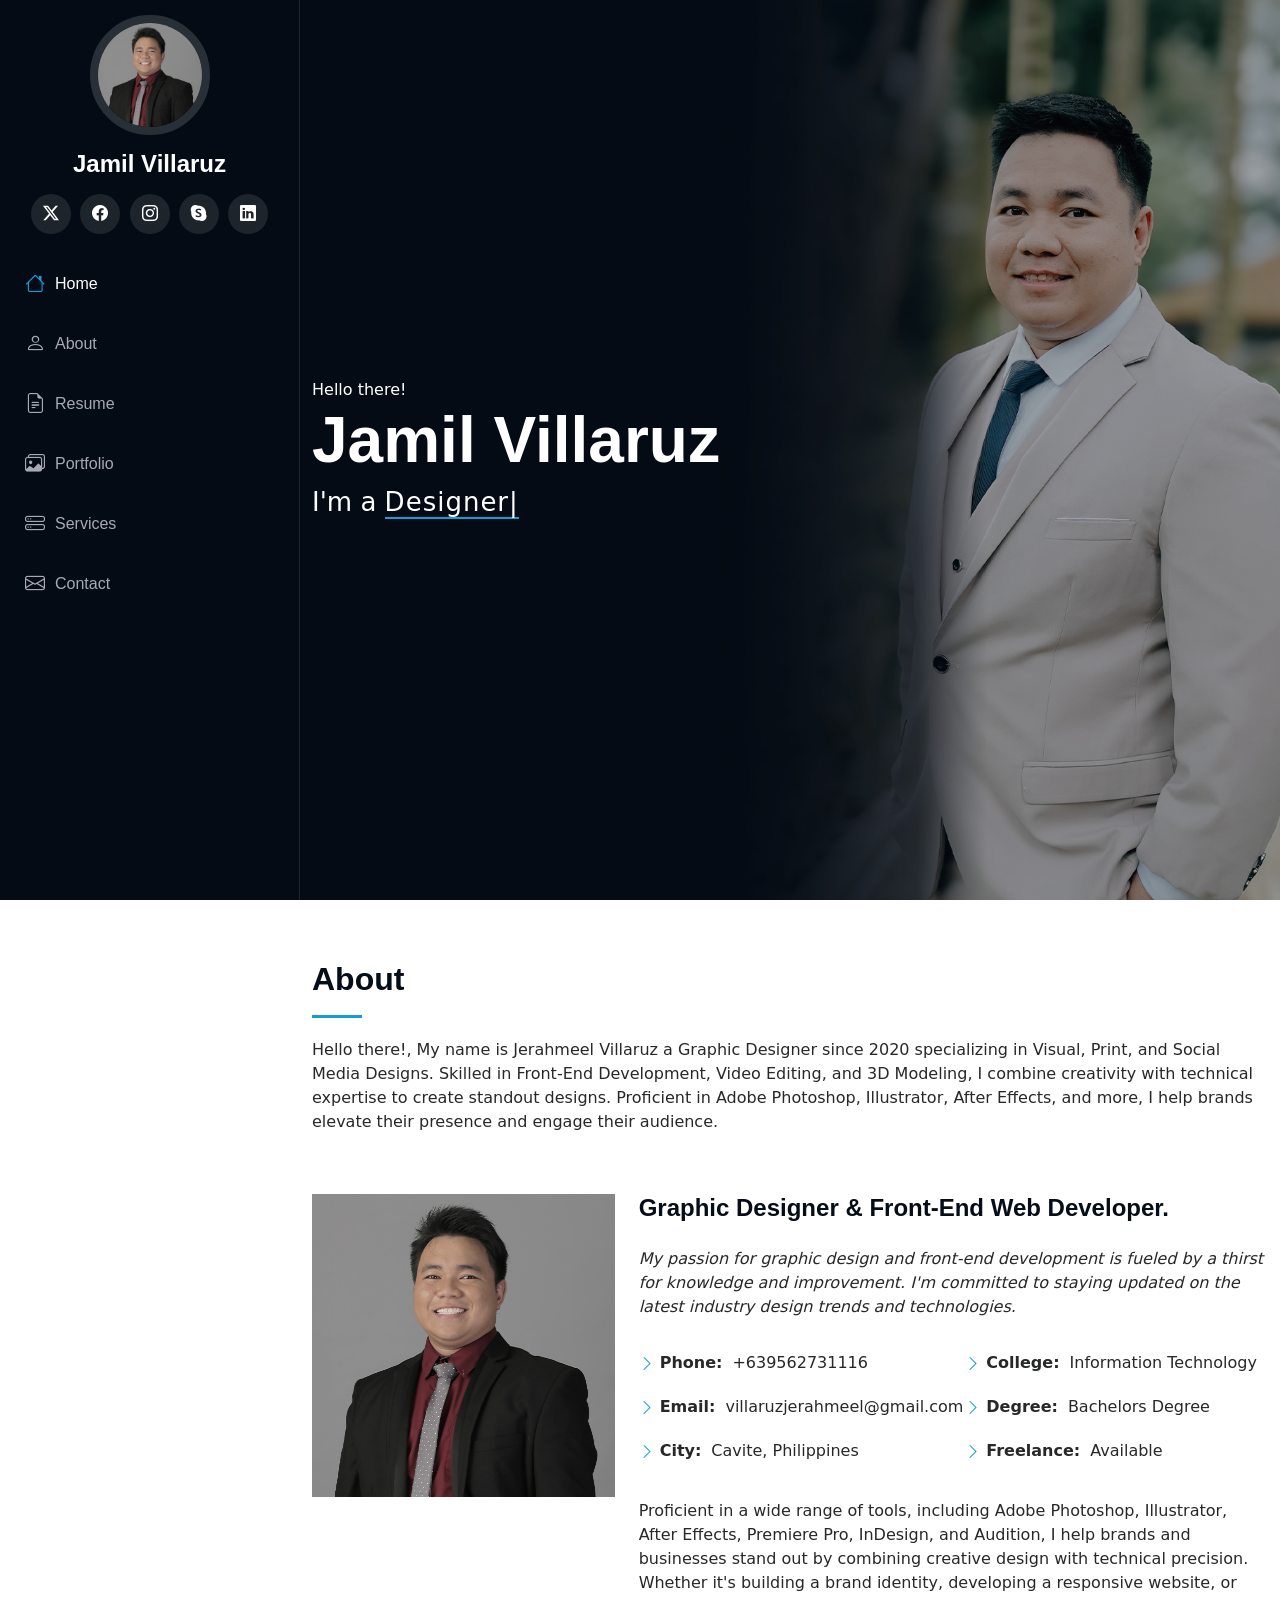
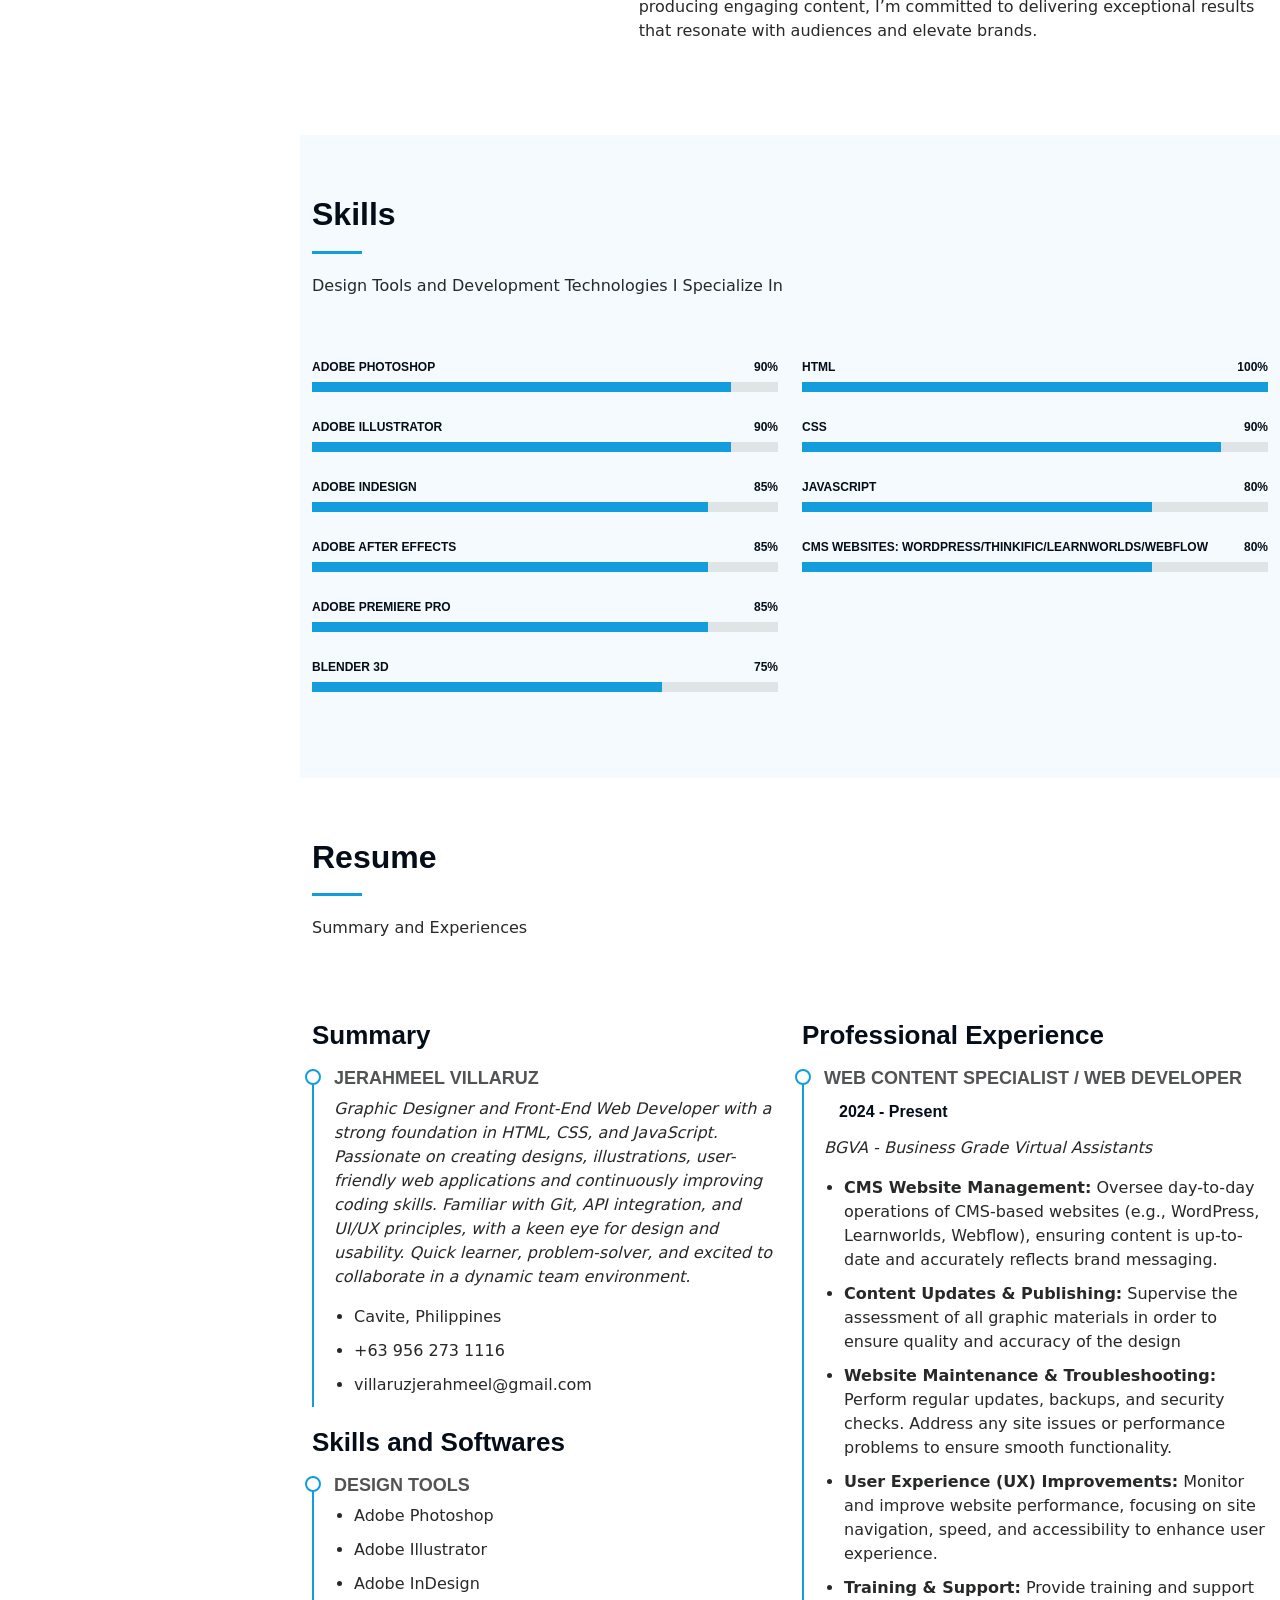
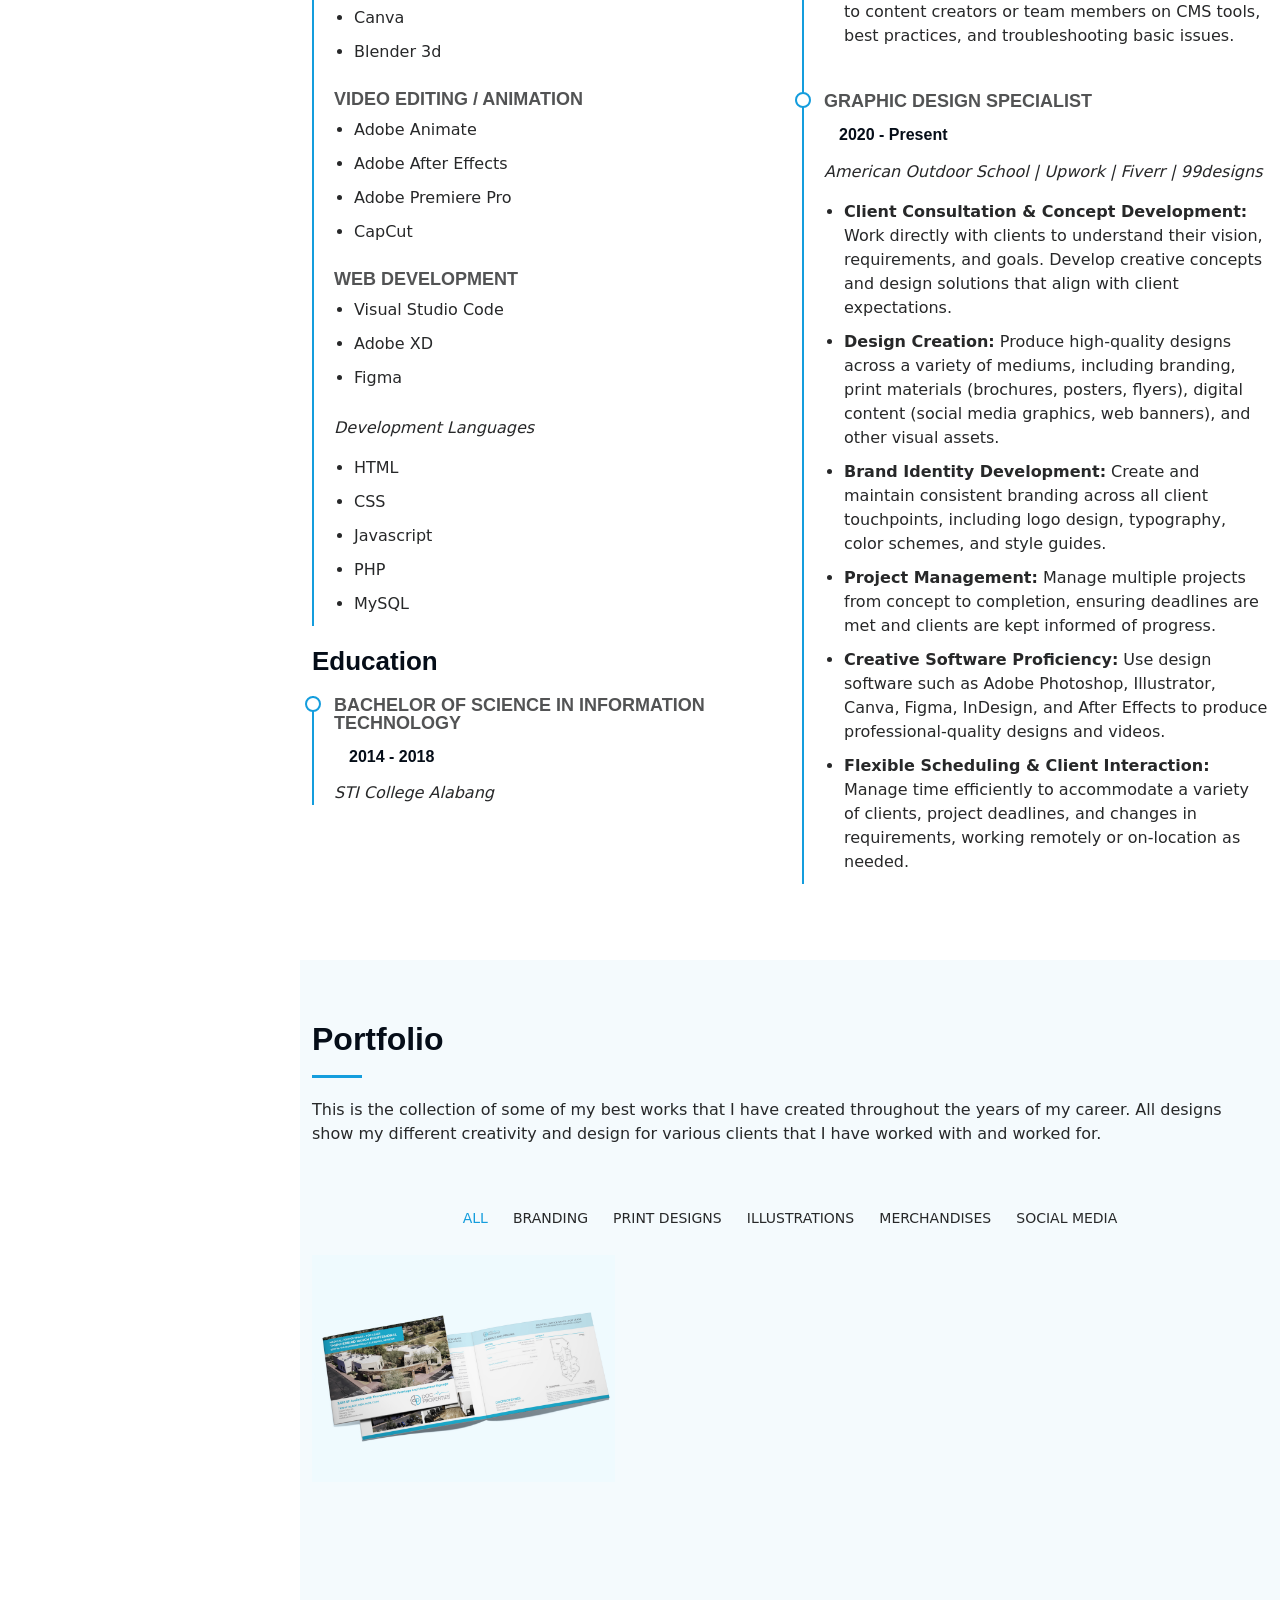
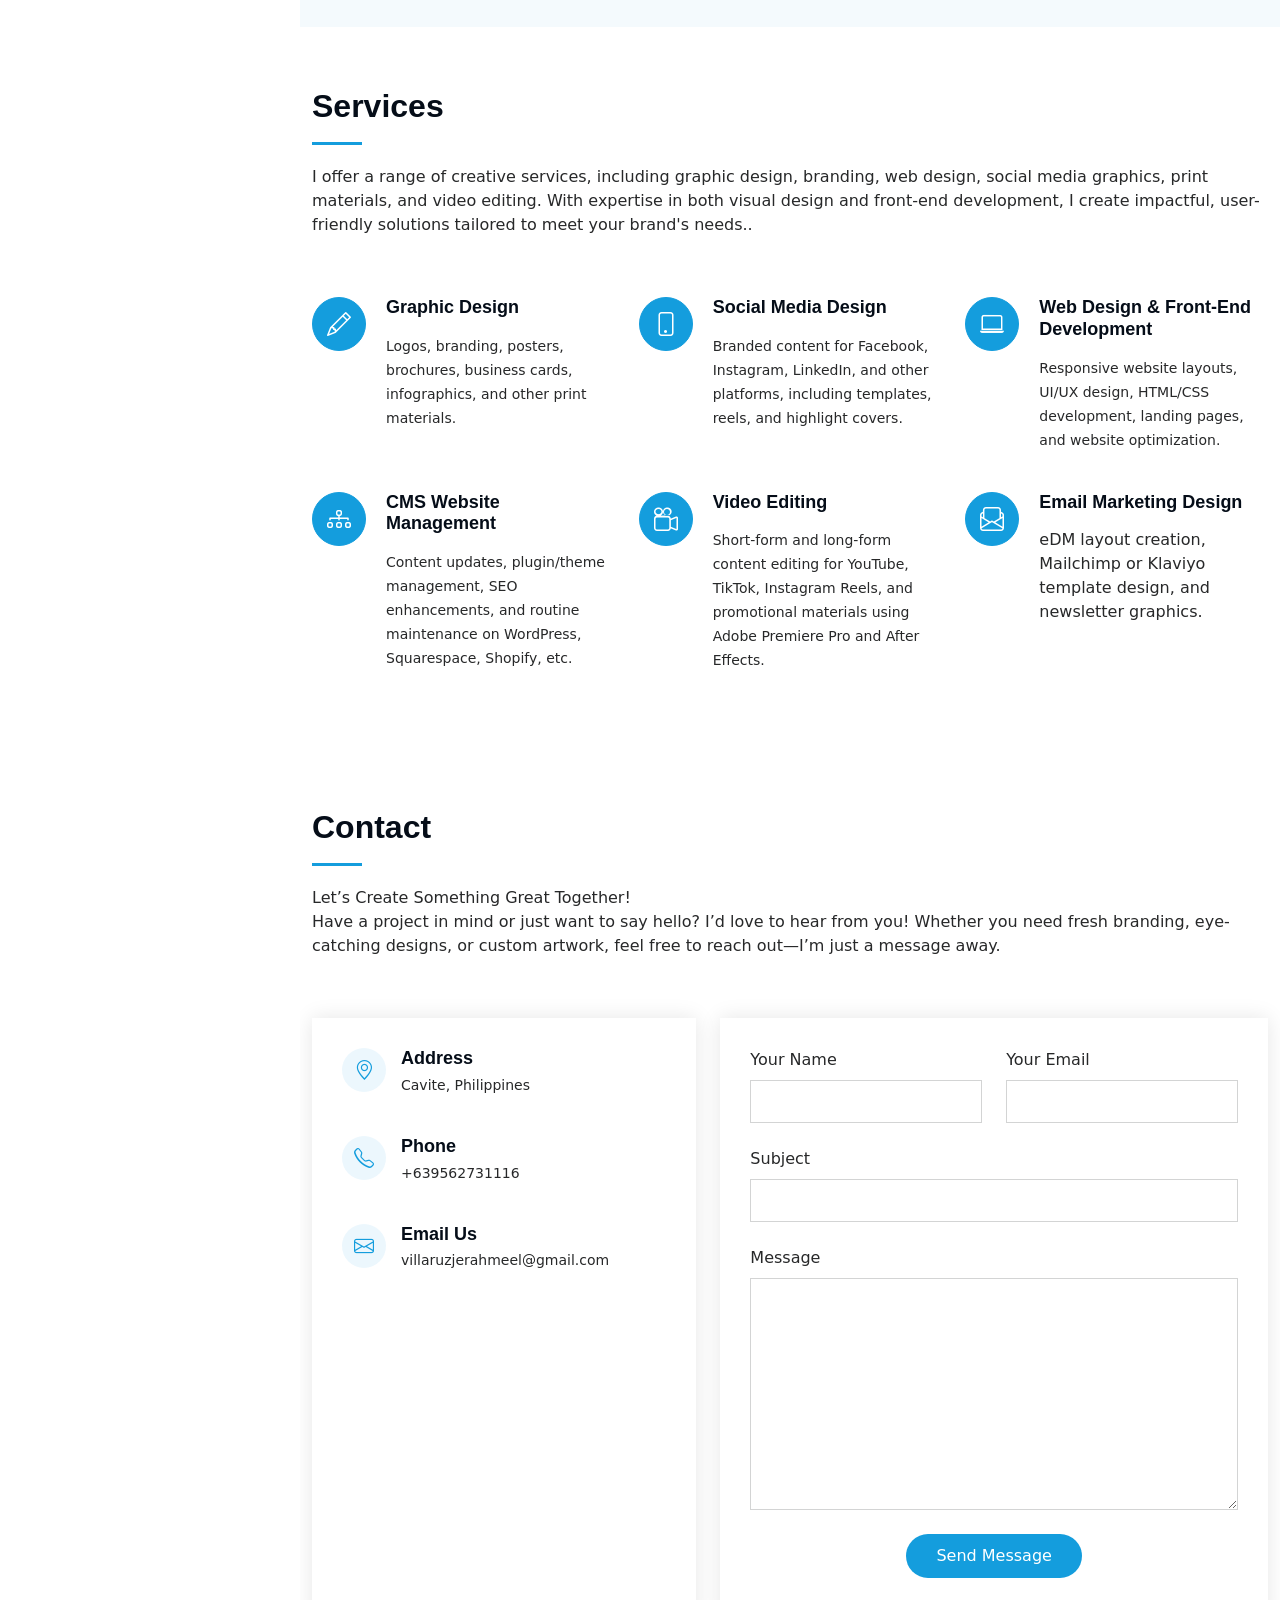
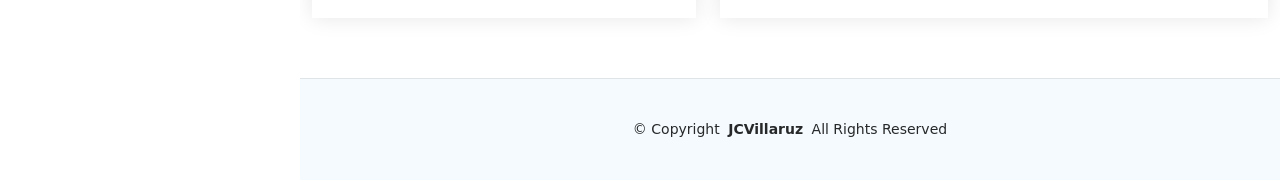
==== commit e5b6fd25: "updates updated lines and images" ====
--- a/index.html
+++ b/index.html
@@ -642,8 +642,6 @@
                   <p>Lorem ipsum, dolor sit amet consectetur</p>
                   <a href="assets/img/portfolio/books-3.jpg" title="Branding 3" data-gallery="portfolio-gallery-book"
                     class="glightbox preview-link"><i class="bi bi-zoom-in"></i></a>
-                  <a href="portfolio-details.html" title="More Details" class="details-link"><i
-                      class="bi bi-link-45deg"></i></a>
                 </div>
               </div>
             </div><!-- End Portfolio Item -->
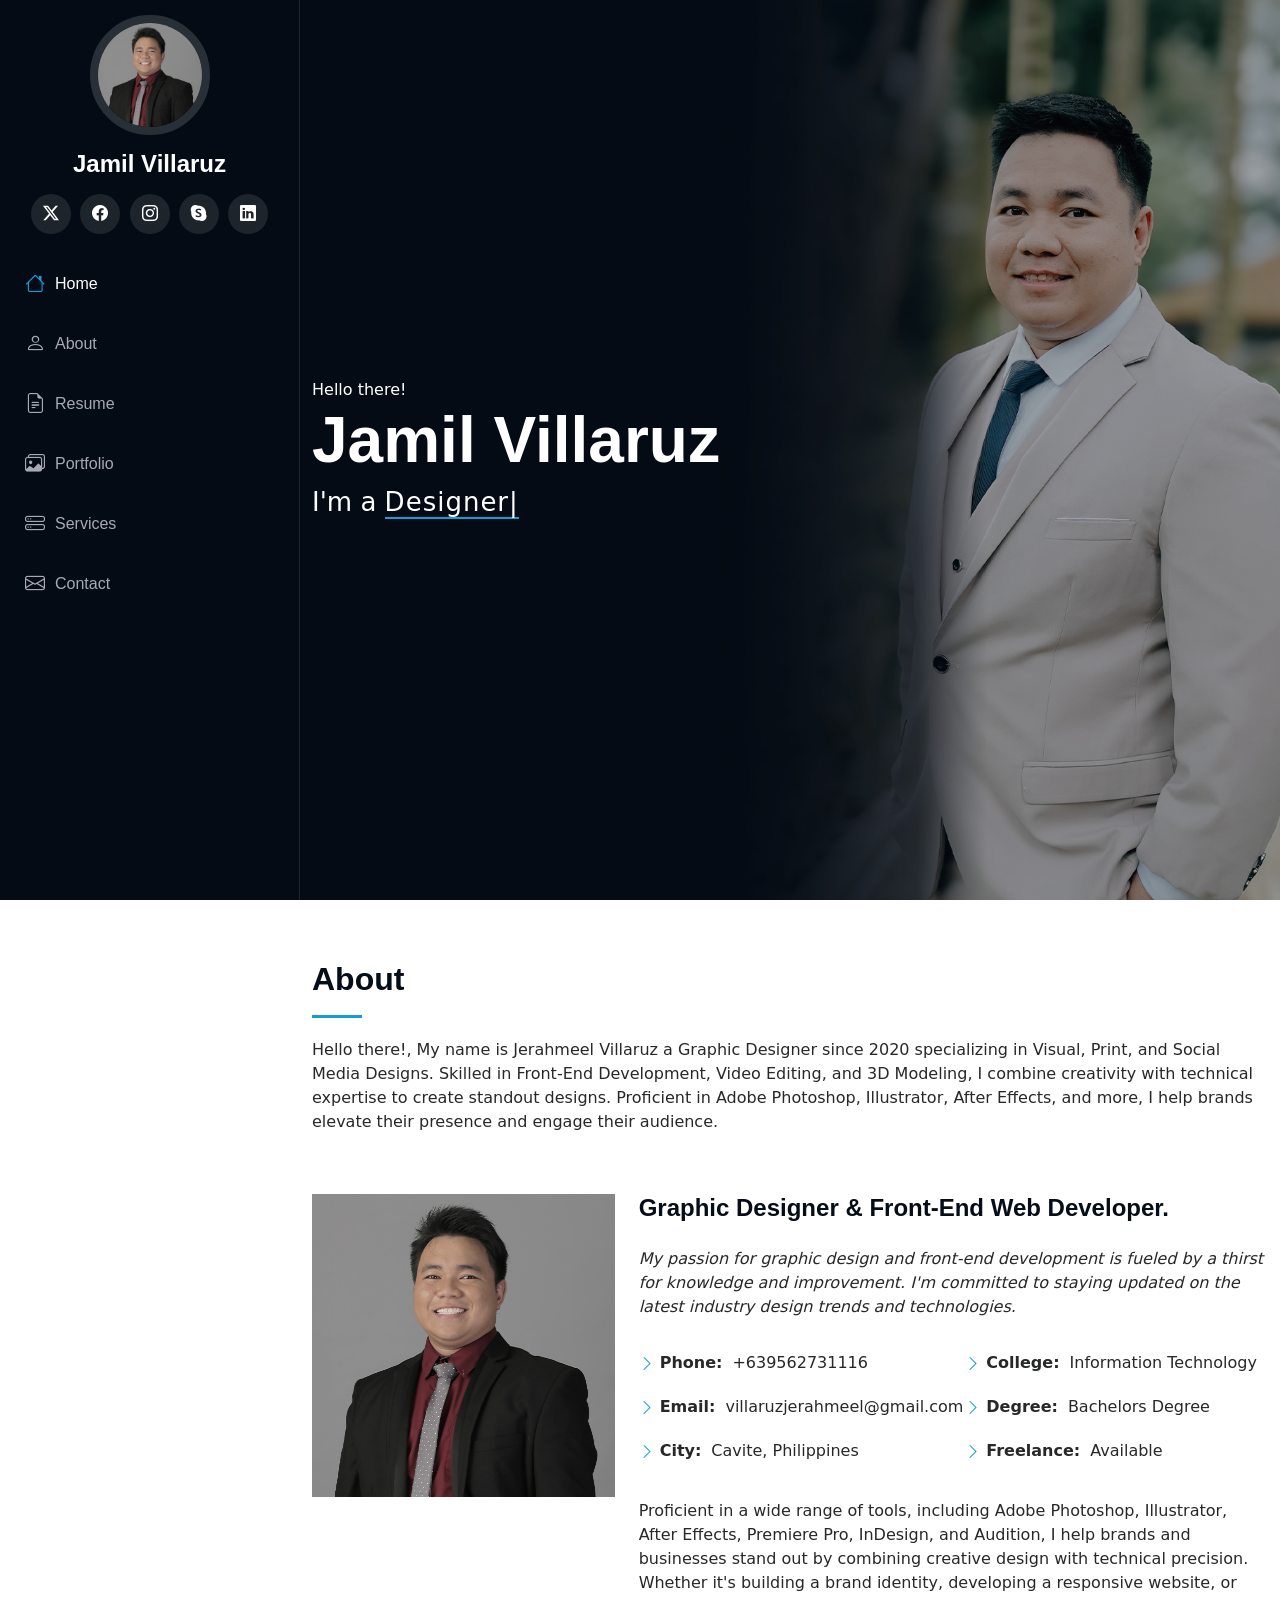
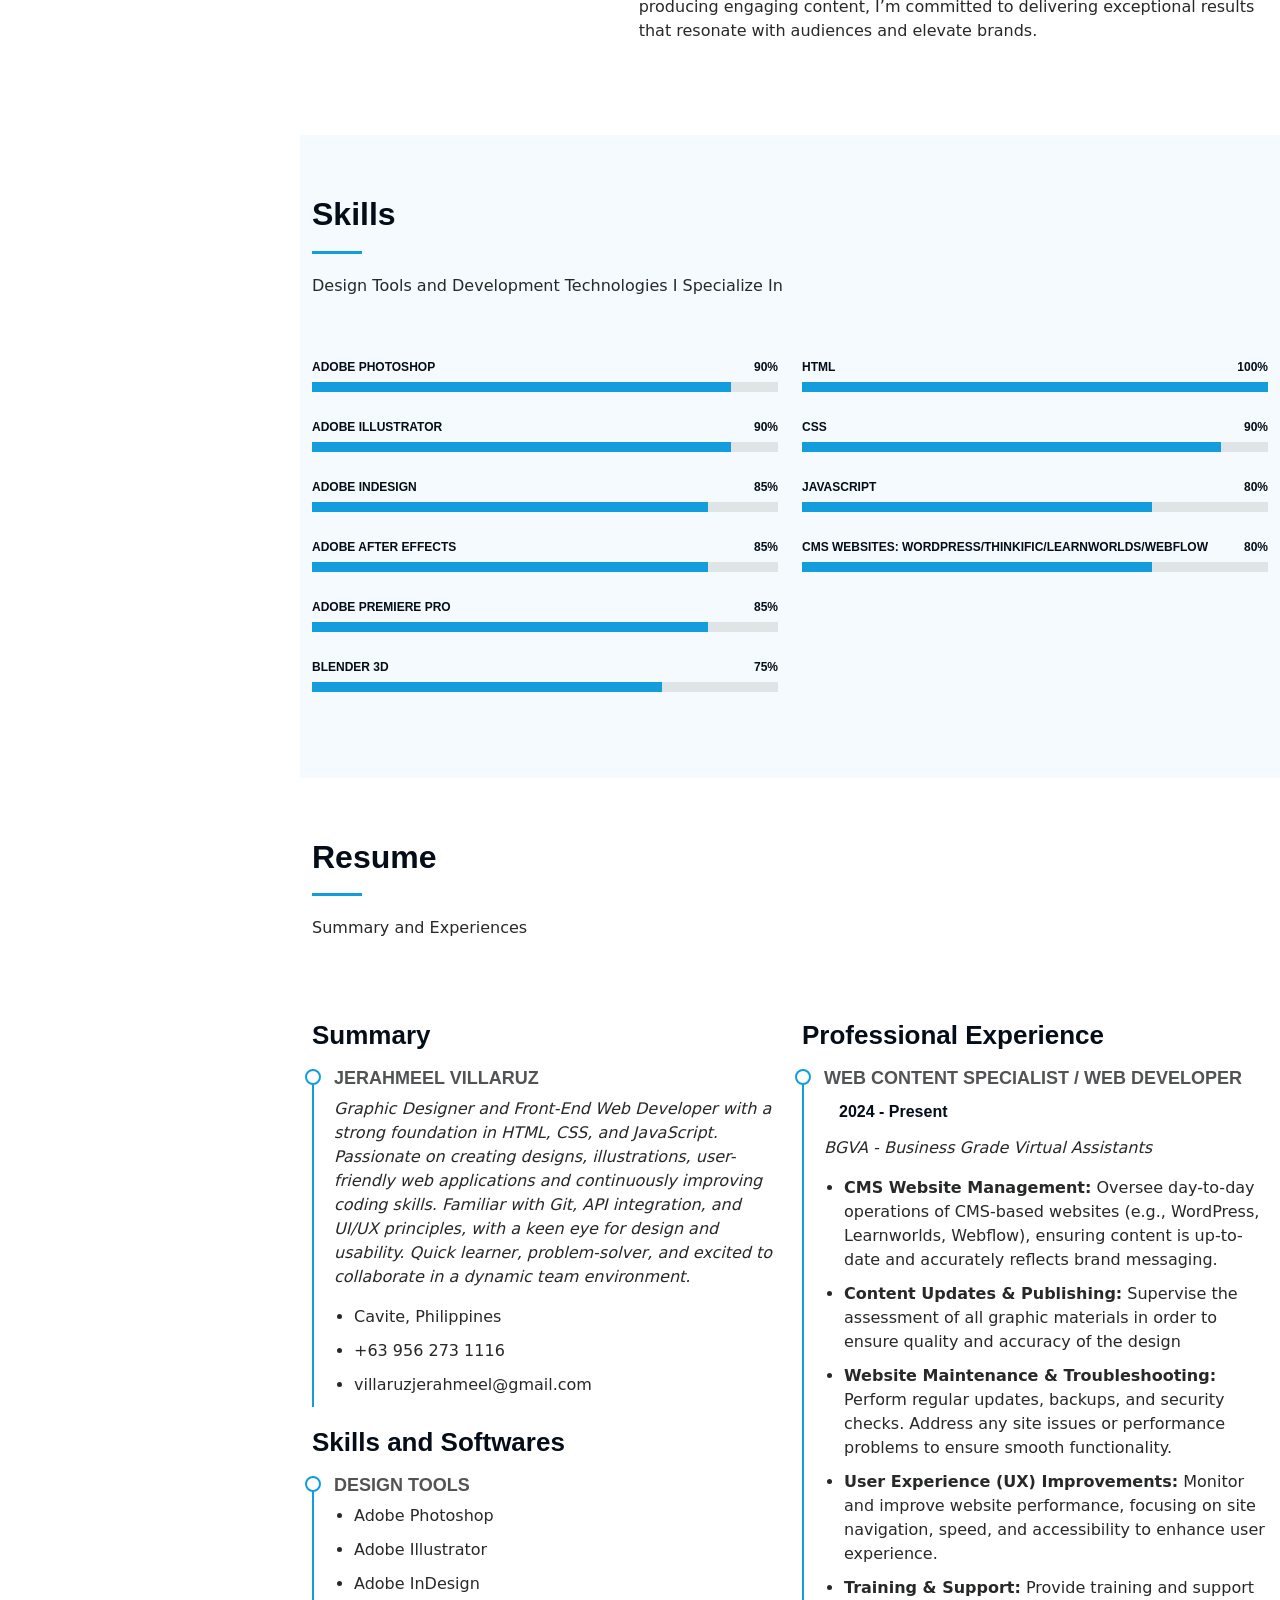
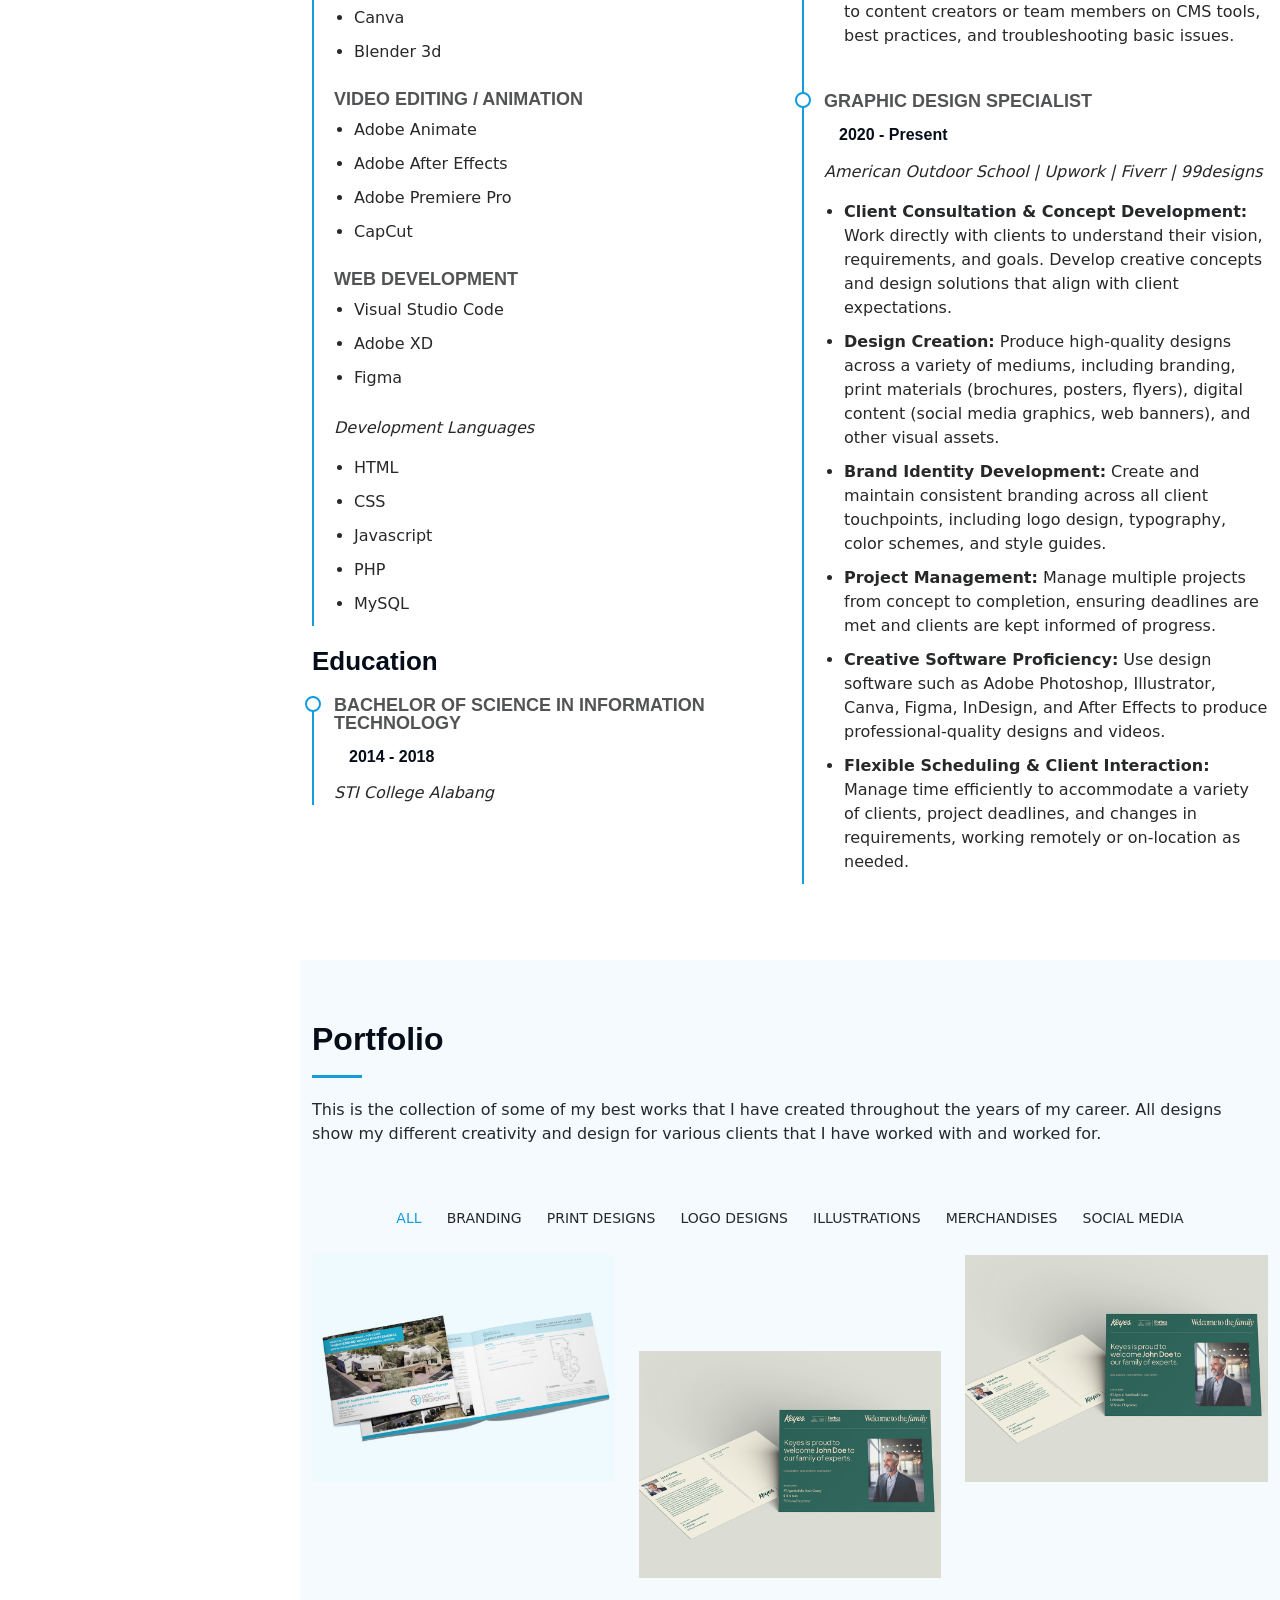
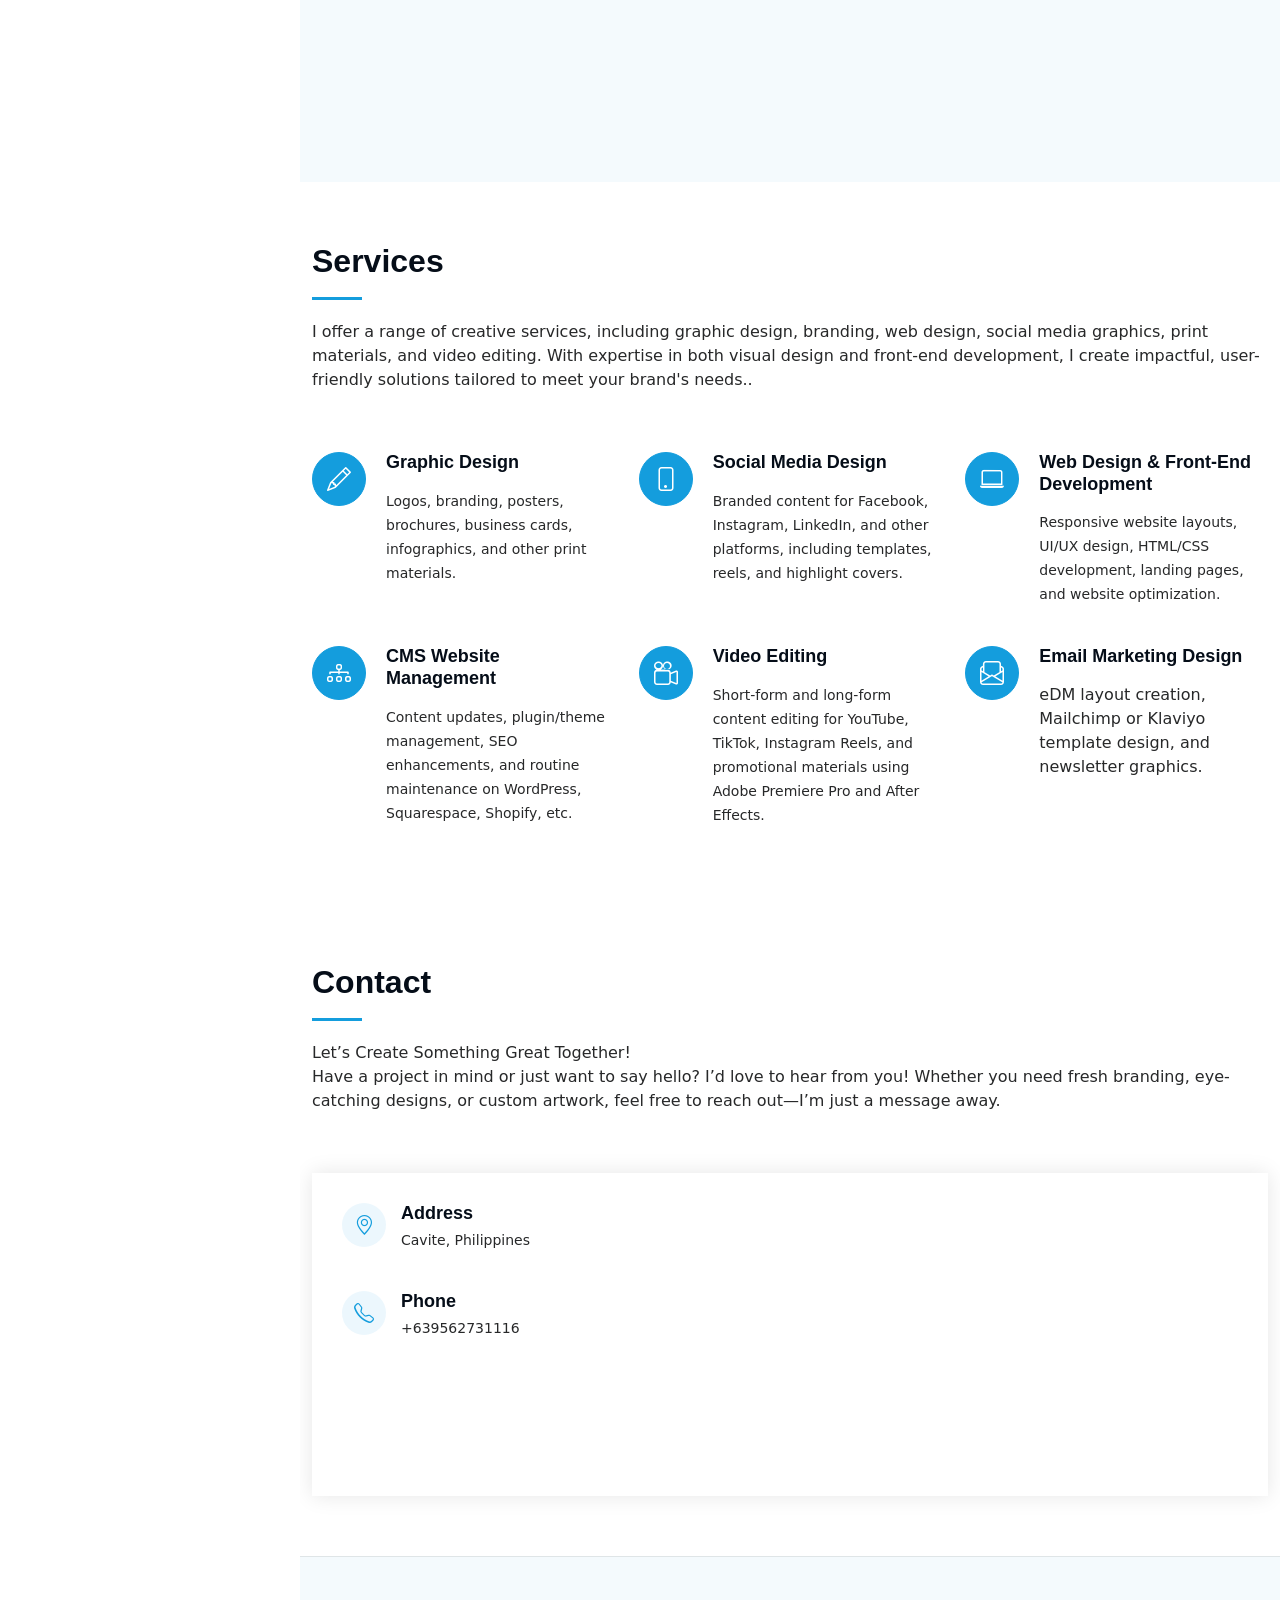
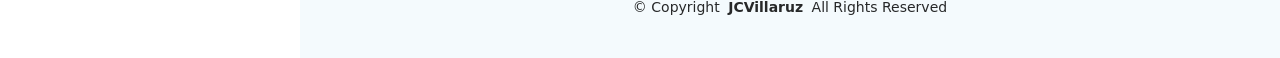
==== commit 042c6c6e: "commit (20-05-2025)" ====
--- a/index.html
+++ b/index.html
@@ -423,9 +423,10 @@
             <li data-filter="*" class="filter-active">All</li>
             <li data-filter=".filter-branding">Branding</li>
             <li data-filter=".filter-product">Print Designs</li>
+            <li data-filter=".filter-logo-designs">Logo Designs</li>
             <li data-filter=".filter-illustrations">Illustrations</li>
-            <li data-filter=".filter-books">Merchandises</li>
-            <li data-filter=".filter-books">Social Media</li>
+            <li data-filter=".filter-merchandises">Merchandises</li>
+            <li data-filter=".filter-social-media">Social Media</li>
           </ul><!-- End Portfolio Filters -->
 
           <div class="row gy-4 isotope-container" data-aos="fade-up" data-aos-delay="200">
@@ -436,16 +437,16 @@
                 <div class="portfolio-info">
                   <h4>BRANDING</h4>
                   <p>DOCPROPERTIES</p>
-                  <a href="assets/img/docproperties/docproperties-2.jpg" title="DOCPROPERTIES"
-                    data-gallery="portfolio-gallery-branding" class="glightbox preview-link"><i
+                  <a href="assets/img/docproperties/docproperties-1.jpg" title="DOCPROPERTIES"
+                    data-gallery="portfolio-gallery-branding" class="glightbox preview-link-2"><i
                       class="bi bi-zoom-in"></i></a>
-                  <a href="portfolio-docproperties.html" title="More Details" class="details-link"><i
-                      class="bi bi-link-45deg"></i></a>
-                </div>
-              </div>
-            </div><!-- End Portfolio Item -->
-
-            <!-- Print Designs -->
+                  <a href="portfolio-docproperties.html" title="More Details" class="details-link-2"><i
+                      class="bi bi-link-45deg"></i></a>
+                </div>
+              </div>
+            </div><!-- End Portfolio Item -->
+
+            <!-- Print Designs 1 -->
             <div class="col-lg-4 col-md-6 portfolio-item isotope-item filter-illustrations">
               <div class="portfolio-content h-100">
                 <img src="assets/img/portfolio/product-2.jpg" class="img-fluid" alt="">
@@ -461,20 +462,21 @@
               </div>
             </div><!-- End Portfolio Item -->
 
+            <!-- Keyes -->
             <div class="col-lg-4 col-md-6 portfolio-item isotope-item filter-branding">
               <div class="portfolio-content h-100">
-                <img src="assets/img/portfolio/branding-1.jpg" class="img-fluid" alt="">
-                <div class="portfolio-info">
-                  <h4>Branding 1</h4>
-                  <p>Lorem ipsum, dolor sit amet consectetur</p>
-                  <a href="assets/img/portfolio/branding-1.jpg" title="Branding 1"
-                    data-gallery="portfolio-gallery-branding" class="glightbox preview-link"><i
-                      class="bi bi-zoom-in"></i></a>
-                  <a href="portfolio-details.html" title="More Details" class="details-link"><i
-                      class="bi bi-link-45deg"></i></a>
-                </div>
-              </div>
-            </div><!-- End Portfolio Item -->
+                <img src="assets/img/Keyes/Keyes-postcard-2.jpg" class="img-fluid" alt="">
+                <div class="portfolio-info">
+                  <h4>BRANDING</h4>
+                  <p>The KEYES Company</p>
+                  <a href="assets/img/Keyes/Keyes-postcard-2.jpg" data-gallery="portfolio-gallery-branding"
+                    class="glightbox preview-link-2"><i class="bi bi-zoom-in"></i></a>
+                  <a href="portfolio-keyes.html" title="More Details" class="details-link-2"><i
+                      class="bi bi-link-45deg"></i></a>
+                </div>
+              </div>
+            </div><!-- End Keyes -->
+
 
             <div class="col-lg-4 col-md-6 portfolio-item isotope-item filter-books">
               <div class="portfolio-content h-100">
@@ -489,6 +491,21 @@
                 </div>
               </div>
             </div><!-- End Portfolio Item -->
+
+            <!-- Sterling Cooper -->
+            <div class="col-lg-4 col-md-6 portfolio-item isotope-item filter-branding">
+              <div class="portfolio-content h-100">
+                <img src="assets/img/Keyes/Keyes-postcard-2.jpg" class="img-fluid" alt="">
+                <div class="portfolio-info">
+                  <h4>BRANDING</h4>
+                  <p>The KEYES Company</p>
+                  <a href="assets/img/Keyes/Keyes-postcard-2.jpg" data-gallery="portfolio-gallery-branding"
+                    class="glightbox preview-link-2"><i class="bi bi-zoom-in"></i></a>
+                  <a href="portfolio-keyes.html" title="More Details" class="details-link-2"><i
+                      class="bi bi-link-45deg"></i></a>
+                </div>
+              </div>
+            </div><!-- End Keyes -->
 
             <div class="col-lg-4 col-md-6 portfolio-item isotope-item filter-app">
               <div class="portfolio-content h-100">
@@ -640,7 +657,7 @@
                 <div class="portfolio-info">
                   <h4>Books 3</h4>
                   <p>Lorem ipsum, dolor sit amet consectetur</p>
-                  <a href="assets/img/portfolio/books-3.jpg" title="Branding 3" data-gallery="portfolio-gallery-book"
+                  <a href="assets/img/portfolio/books-3.jpg" data-gallery="portfolio-gallery-book"
                     class="glightbox preview-link"><i class="bi bi-zoom-in"></i></a>
                 </div>
               </div>
@@ -745,7 +762,7 @@
 
         <div class="row gy-4">
 
-          <div class="col-lg-5">
+          <div class="col-lg-12">
 
             <div class="info-wrap">
               <div class="info-item d-flex" data-aos="fade-up" data-aos-delay="200">
@@ -767,20 +784,20 @@
               <div class="info-item d-flex" data-aos="fade-up" data-aos-delay="400">
                 <i class="bi bi-envelope flex-shrink-0"></i>
                 <div>
-                  <h3>Email Us</h3>
+                  <h3>Email Me</h3>
                   <p>villaruzjerahmeel@gmail.com</p>
                 </div>
               </div><!-- End Info Item -->
 
-              <iframe
+              <!-- <iframe
                 src="https://www.google.com/maps/embed?pb=!1m18!1m12!1m3!1d247469.21789742296!2d120.72598905853044!3d14.270329452452014!2m3!1f0!2f0!3f0!3m2!1i1024!2i768!4f13.1!3m3!1m2!1s0x3397d4eae8163c71%3A0xf0c4d0843bdde727!2sCavite!5e0!3m2!1sen!2sph!4v1744718358817!5m2!1sen!2sph"
                 frameborder="0" style="border:0; width: 100%; height: 270px;" allowfullscreen="" loading="lazy"
-                referrerpolicy="no-referrer-when-downgrade"></iframe>
+                referrerpolicy="no-referrer-when-downgrade"></iframe> -->
 
             </div>
           </div>
 
-          <div class="col-lg-7">
+          <!-- <div class="col-lg-7">
             <form action="forms/contact.php" method="post" class="php-email-form" data-aos="fade-up"
               data-aos-delay="200">
               <div class="row gy-4">
@@ -815,7 +832,9 @@
 
               </div>
             </form>
-          </div><!-- End Contact Form -->
+          </div> -->
+
+          <!-- End Contact Form -->
 
         </div>
 
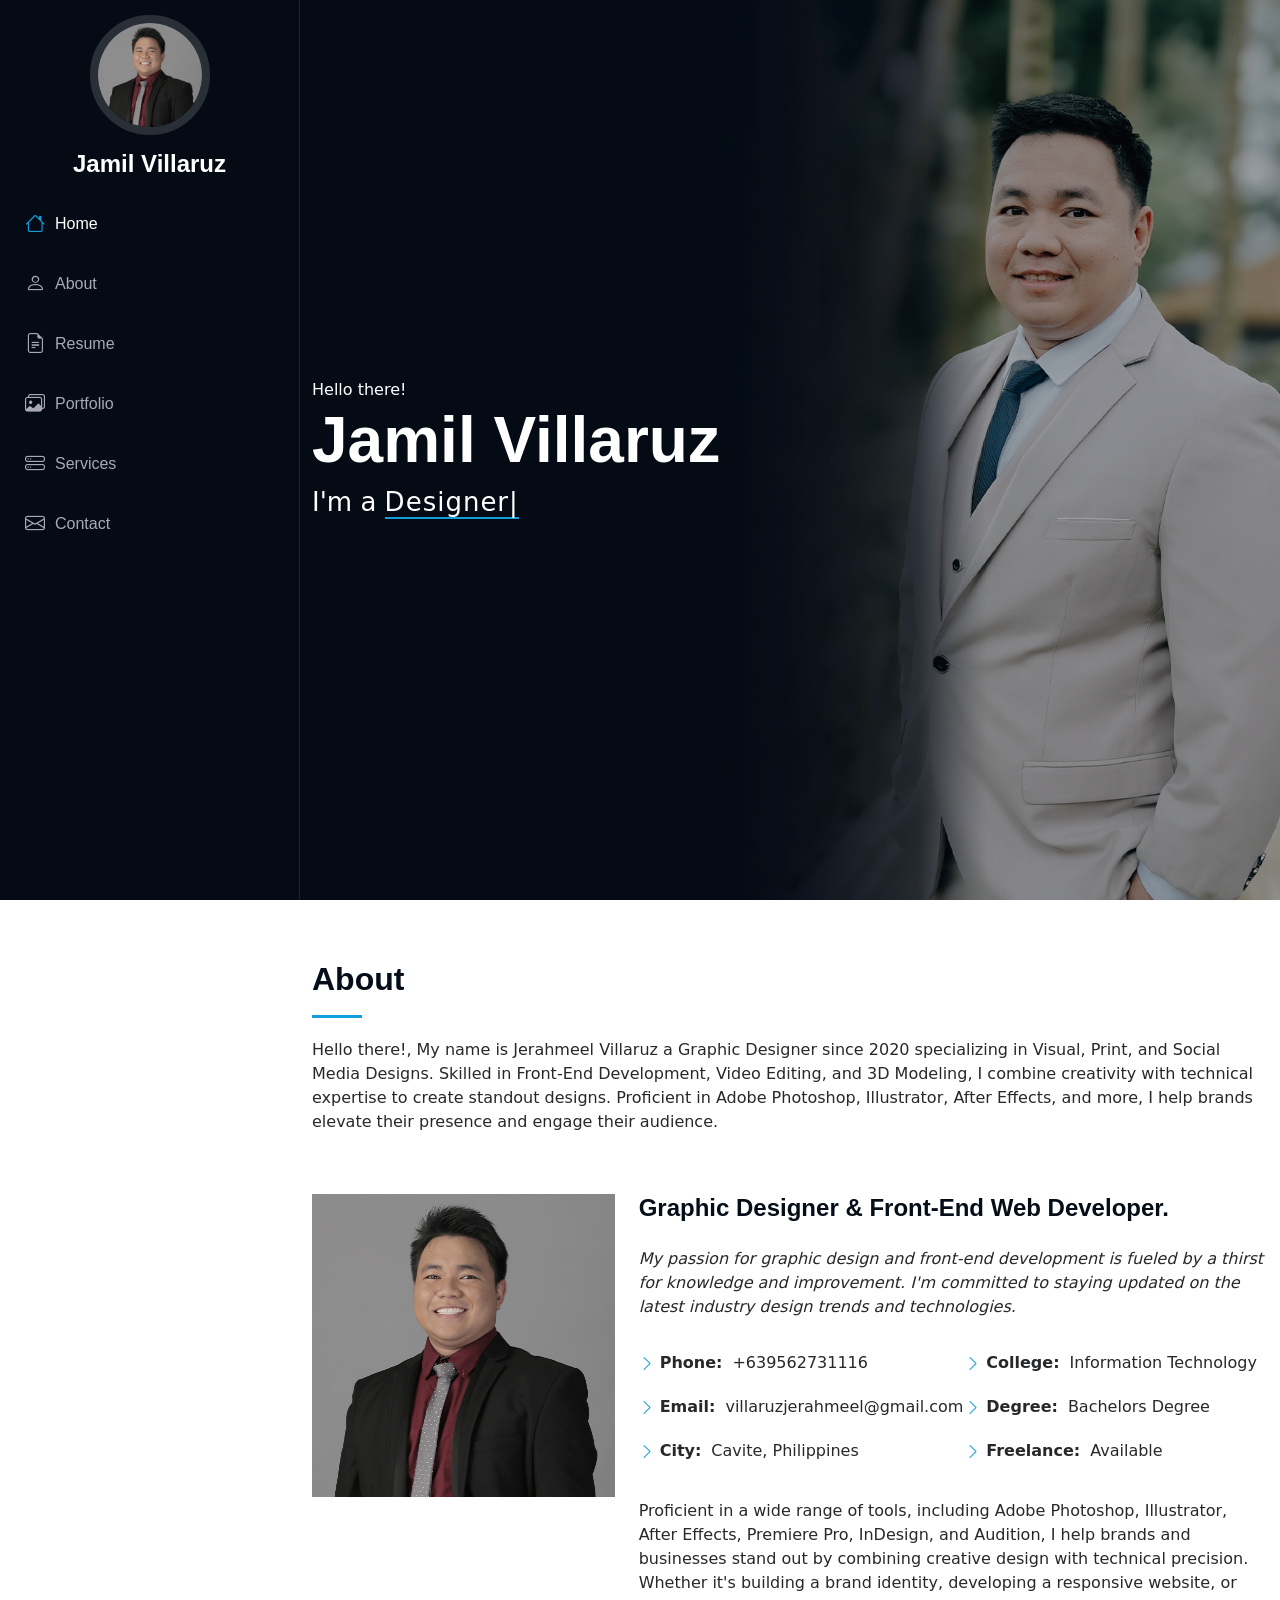
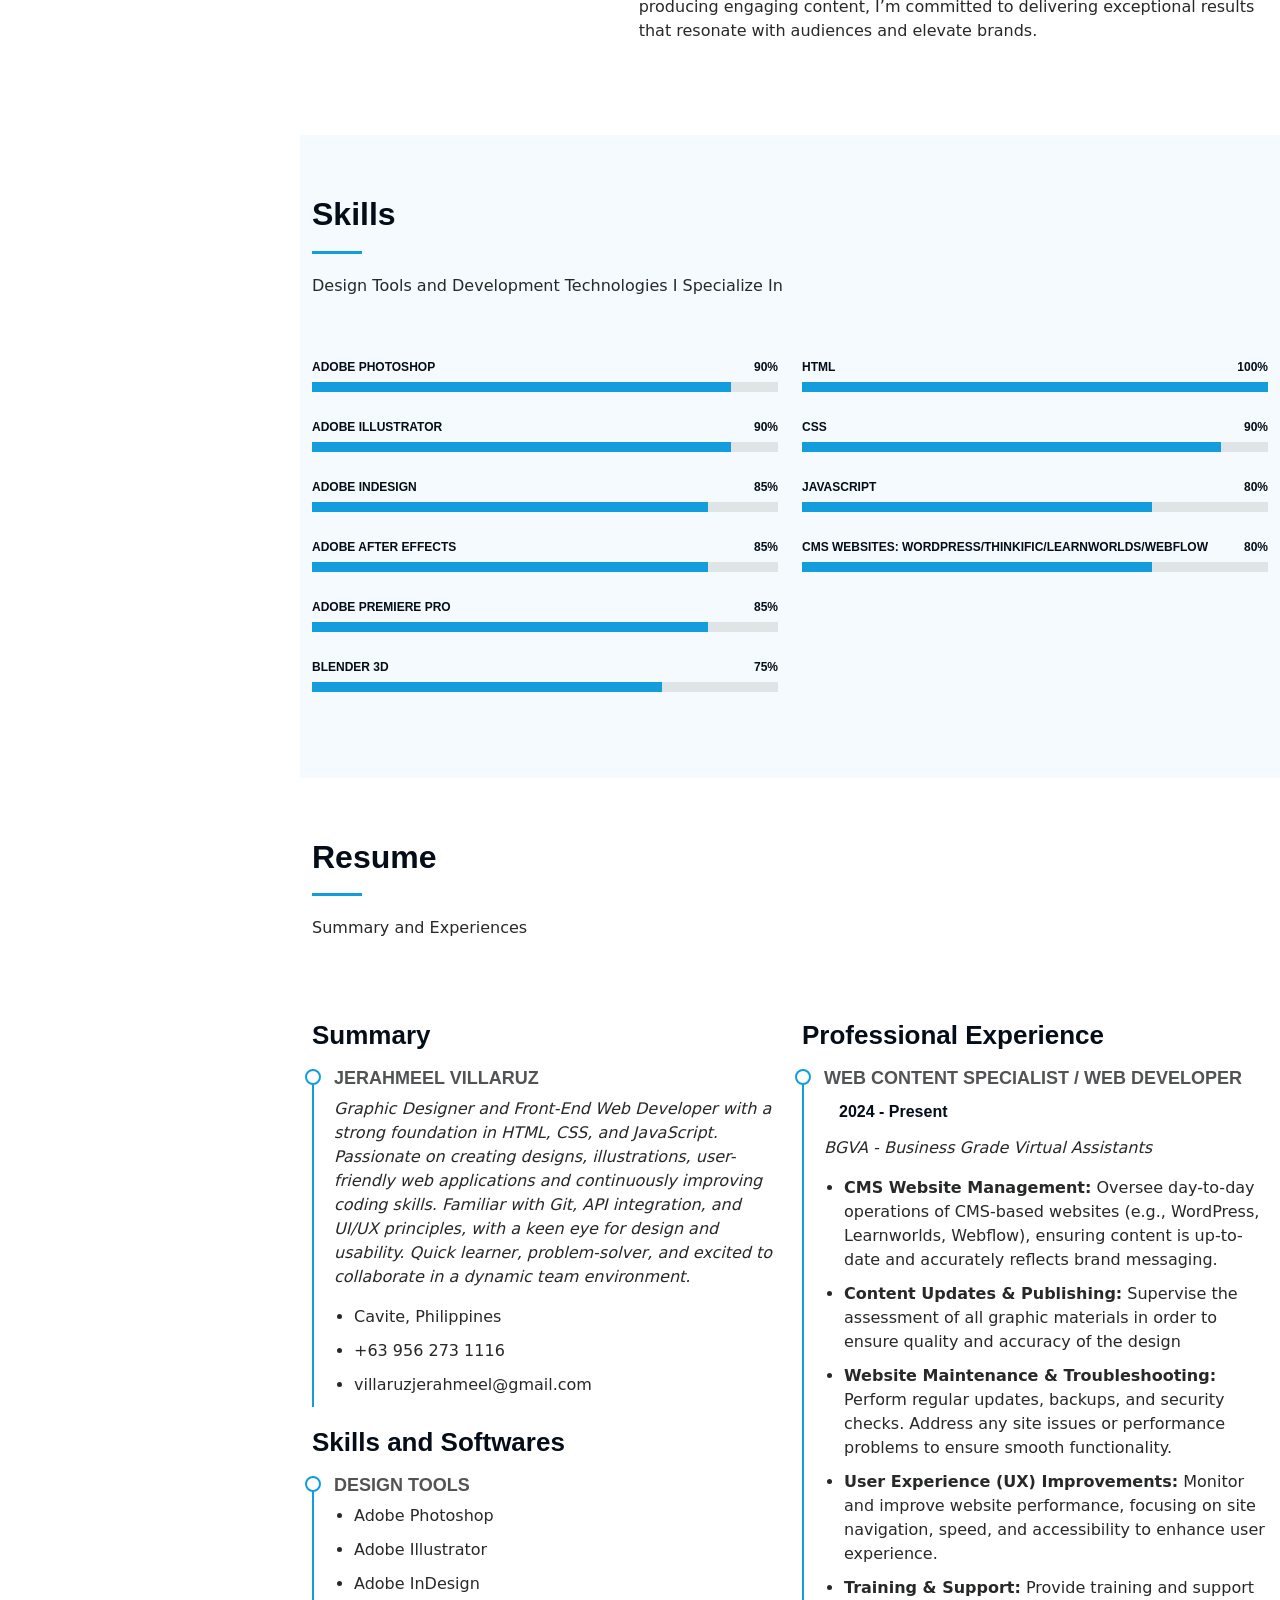
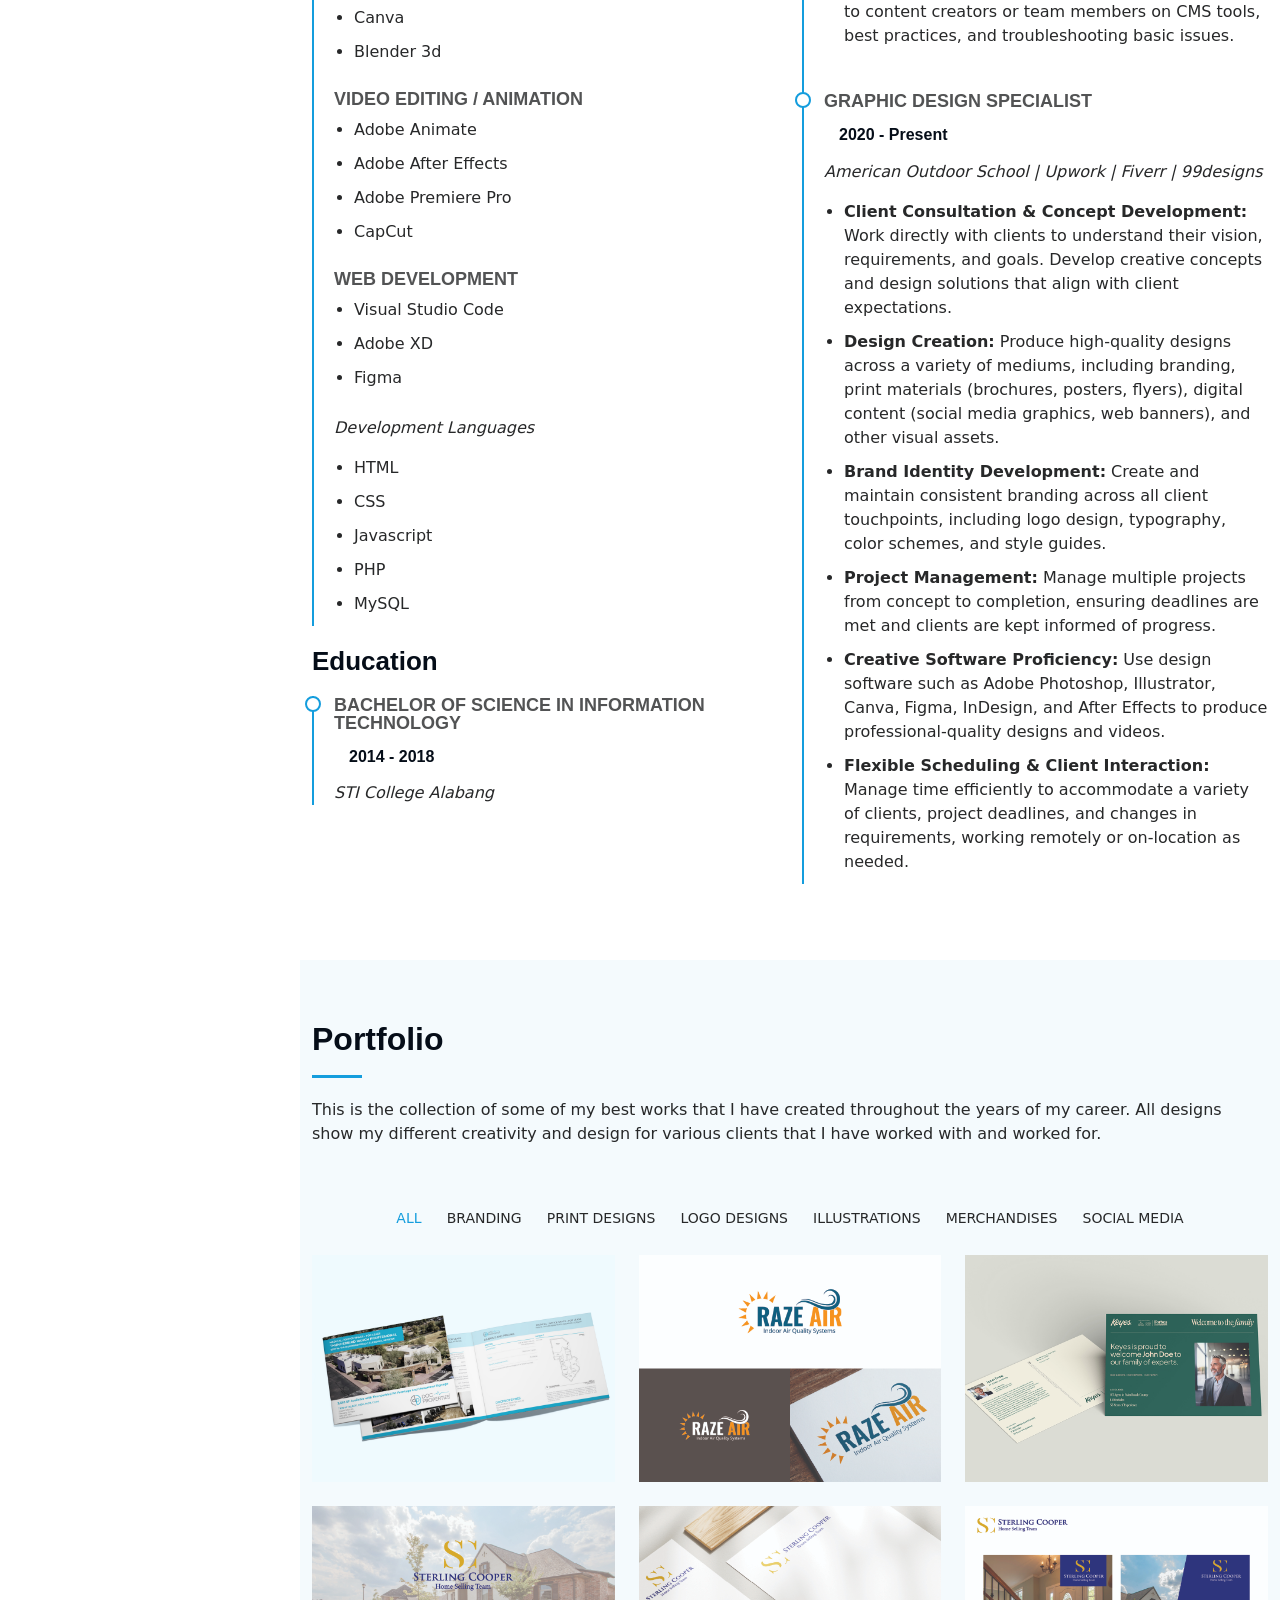
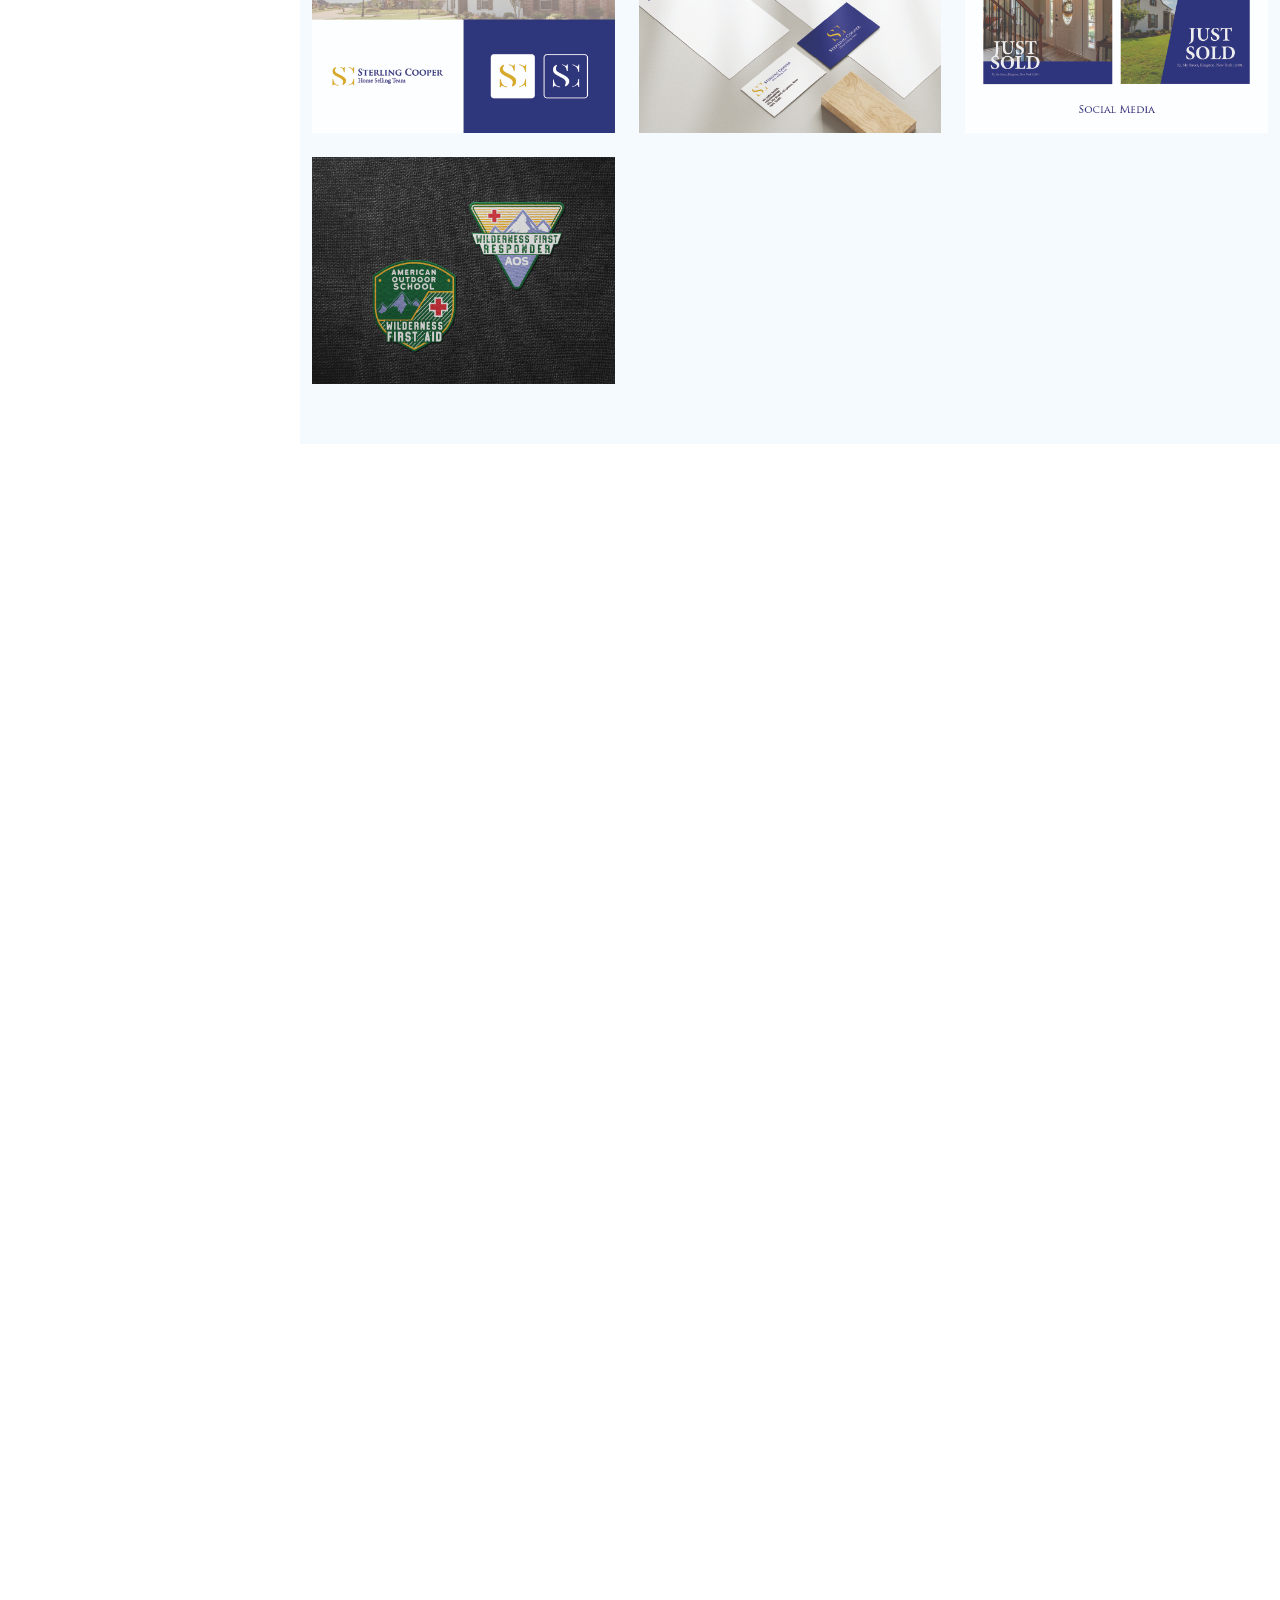
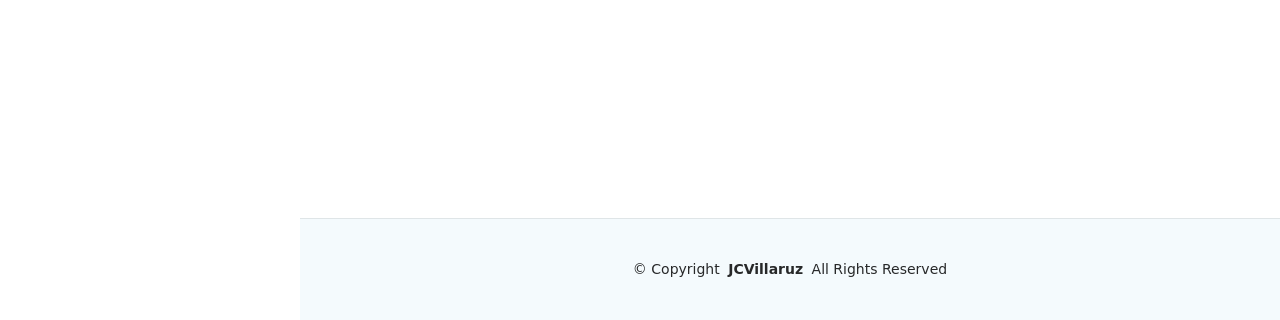
==== commit 4a26b934: "portfolio update" ====
--- a/index.html
+++ b/index.html
@@ -53,13 +53,13 @@
       <h1 class="sitename">Jamil Villaruz</h1>
     </a>
 
-    <div class="social-links text-center">
+    <!-- <div class="social-links text-center">
       <a href="#" class="twitter"><i class="bi bi-twitter-x"></i></a>
       <a href="#" class="facebook"><i class="bi bi-facebook"></i></a>
       <a href="#" class="instagram"><i class="bi bi-instagram"></i></a>
       <a href="#" class="google-plus"><i class="bi bi-skype"></i></a>
       <a href="#" class="linkedin"><i class="bi bi-linkedin"></i></a>
-    </div>
+    </div> -->
 
     <nav id="navmenu" class="navmenu">
       <ul>
@@ -422,7 +422,7 @@
           <ul class="portfolio-filters isotope-filters" data-aos="fade-up" data-aos-delay="100">
             <li data-filter="*" class="filter-active">All</li>
             <li data-filter=".filter-branding">Branding</li>
-            <li data-filter=".filter-product">Print Designs</li>
+            <li data-filter=".filter-print-designs">Print Designs</li>
             <li data-filter=".filter-logo-designs">Logo Designs</li>
             <li data-filter=".filter-illustrations">Illustrations</li>
             <li data-filter=".filter-merchandises">Merchandises</li>
@@ -430,6 +430,7 @@
           </ul><!-- End Portfolio Filters -->
 
           <div class="row gy-4 isotope-container" data-aos="fade-up" data-aos-delay="200">
+
             <!-- Doc properties -->
             <div class="col-lg-4 col-md-6 portfolio-item isotope-item filter-branding">
               <div class="portfolio-content h-100">
@@ -446,21 +447,19 @@
               </div>
             </div><!-- End Portfolio Item -->
 
-            <!-- Print Designs 1 -->
-            <div class="col-lg-4 col-md-6 portfolio-item isotope-item filter-illustrations">
-              <div class="portfolio-content h-100">
-                <img src="assets/img/portfolio/product-2.jpg" class="img-fluid" alt="">
-                <div class="portfolio-info">
-                  <h4>Print Designs</h4>
+            <!-- Logo Design 1 -->
+            <div class="col-lg-4 col-md-6 portfolio-item isotope-item filter-logo-designs">
+              <div class="portfolio-content h-100">
+                <img src="assets/img/portfolio/logo-design-1.jpg" class="img-fluid" alt="">
+                <div class="portfolio-info">
+                  <h4>Logo Design</h4>
                   <p>Lorem ipsum, dolor sit amet consectetur</p>
-                  <a href="assets/img/portfolio/product-1.jpg" title="Print Designs"
-                    data-gallery="portfolio-gallery-product" class="glightbox preview-link"><i
-                      class="bi bi-zoom-in"></i></a>
-                  <a href="portfolio-details.html" title="More Details" class="details-link"><i
-                      class="bi bi-link-45deg"></i></a>
-                </div>
-              </div>
-            </div><!-- End Portfolio Item -->
+                  <a href="assets/img/portfolio/logo-design-1.jpg" title=""
+                    data-gallery="portfolio-gallery-logo-designs" class="glightbox preview-link"><i
+                      class="bi bi-zoom-in"></i></a>
+                </div>
+              </div>
+            </div><!-- End Logo Design 1-->
 
             <!-- Keyes -->
             <div class="col-lg-4 col-md-6 portfolio-item isotope-item filter-branding">
@@ -477,37 +476,63 @@
               </div>
             </div><!-- End Keyes -->
 
-
-            <div class="col-lg-4 col-md-6 portfolio-item isotope-item filter-books">
-              <div class="portfolio-content h-100">
-                <img src="assets/img/portfolio/books-1.jpg" class="img-fluid" alt="">
-                <div class="portfolio-info">
-                  <h4>Books 1</h4>
+            <!-- Logo Design 2 -->
+            <div class="col-lg-4 col-md-6 portfolio-item isotope-item filter-logo-designs">
+              <div class="portfolio-content h-100">
+                <img src="assets/img/portfolio/logo-design-2.jpg" class="img-fluid" alt="">
+                <div class="portfolio-info">
+                  <h4>Logo Design</h4>
                   <p>Lorem ipsum, dolor sit amet consectetur</p>
-                  <a href="assets/img/portfolio/books-1.jpg" title="Branding 1" data-gallery="portfolio-gallery-book"
-                    class="glightbox preview-link"><i class="bi bi-zoom-in"></i></a>
-                  <a href="portfolio-details.html" title="More Details" class="details-link"><i
-                      class="bi bi-link-45deg"></i></a>
-                </div>
-              </div>
-            </div><!-- End Portfolio Item -->
-
-            <!-- Sterling Cooper -->
-            <div class="col-lg-4 col-md-6 portfolio-item isotope-item filter-branding">
-              <div class="portfolio-content h-100">
-                <img src="assets/img/Keyes/Keyes-postcard-2.jpg" class="img-fluid" alt="">
-                <div class="portfolio-info">
-                  <h4>BRANDING</h4>
-                  <p>The KEYES Company</p>
-                  <a href="assets/img/Keyes/Keyes-postcard-2.jpg" data-gallery="portfolio-gallery-branding"
-                    class="glightbox preview-link-2"><i class="bi bi-zoom-in"></i></a>
-                  <a href="portfolio-keyes.html" title="More Details" class="details-link-2"><i
-                      class="bi bi-link-45deg"></i></a>
+                  <a href="assets/img/portfolio/logo-design-2.jpg" title=""
+                    data-gallery="portfolio-gallery-logo-designs" class="glightbox preview-link"><i
+                      class="bi bi-zoom-in"></i></a>
+                </div>
+              </div>
+            </div><!-- End Logo Design 2-->
+
+            <!-- Print Design 1 -->
+            <div class="col-lg-4 col-md-6 portfolio-item isotope-item filter-print-designs">
+              <div class="portfolio-content h-100">
+                <img src="assets/img/portfolio/print-design-1.jpg" class="img-fluid" alt="">
+                <div class="portfolio-info">
+                  <h4>Print Design</h4>
+                  <p>Sterling Cooper Stationaries</p>
+                  <a href="assets/img/portfolio/print-design-1.jpg" title=""
+                    data-gallery="portfolio-gallery-print-designs" class="glightbox preview-link"><i
+                      class="bi bi-zoom-in"></i></a>
+                </div>
+              </div>
+            </div><!-- End Portfolio Item -->
+
+            <!-- social media design 1 -->
+            <div class="col-lg-4 col-md-6 portfolio-item isotope-item filter-social-media">
+              <div class="portfolio-content h-100">
+                <img src="assets/img/portfolio/social-media-1.jpg" class="img-fluid" alt="">
+                <div class="portfolio-info">
+                  <h4>Print Design</h4>
+                  <p>Sterling Cooper Stationaries</p>
+                  <a href="assets/img/portfolio/social-media-1.jpg" title=""
+                    data-gallery="portfolio-gallery-social-media" class="glightbox preview-link"><i
+                      class="bi bi-zoom-in"></i></a>
+                </div>
+              </div>
+            </div><!-- End Portfolio Item -->
+
+            <!-- AOS -->
+            <div class="col-lg-4 col-md-6 portfolio-item isotope-item filter-merchandises">
+              <div class="portfolio-content h-100">
+                <img src="assets/img/portfolio/embroidery-1.jpg" class="img-fluid" alt="">
+                <div class="portfolio-info">
+                  <h4>Merchandises</h4>
+                  <p>AOS Badges</p>
+                  <a href="assets/img/portfolio/embroidery-1.jpg" title=""
+                    data-gallery="portfolio-gallery-merchandises" class="glightbox preview-link"><i
+                      class="bi bi-zoom-in"></i></a>
                 </div>
               </div>
             </div><!-- End Keyes -->
 
-            <div class="col-lg-4 col-md-6 portfolio-item isotope-item filter-app">
+            <div class="col-lg-4 col-md-6 portfolio-item isotope-item filter-merchandises">
               <div class="portfolio-content h-100">
                 <img src="assets/img/portfolio/app-2.jpg" class="img-fluid" alt="">
                 <div class="portfolio-info">
@@ -605,60 +630,6 @@
                       class="bi bi-zoom-in"></i></a>
                   <a href="portfolio-details.html" title="More Details" class="details-link"><i
                       class="bi bi-link-45deg"></i></a>
-                </div>
-              </div>
-            </div><!-- End Portfolio Item -->
-
-            <div class="col-lg-4 col-md-6 portfolio-item isotope-item filter-books">
-              <div class="portfolio-content h-100">
-                <img src="assets/img/portfolio/books-3.jpg" class="img-fluid" alt="">
-                <div class="portfolio-info">
-                  <h4>Books 3</h4>
-                  <p>Lorem ipsum, dolor sit amet consectetur</p>
-                  <a href="assets/img/portfolio/books-3.jpg" title="Branding 3" data-gallery="portfolio-gallery-book"
-                    class="glightbox preview-link"><i class="bi bi-zoom-in"></i></a>
-                  <a href="portfolio-details.html" title="More Details" class="details-link"><i
-                      class="bi bi-link-45deg"></i></a>
-                </div>
-              </div>
-            </div><!-- End Portfolio Item -->
-
-            <div class="col-lg-4 col-md-6 portfolio-item isotope-item filter-books">
-              <div class="portfolio-content h-100">
-                <img src="assets/img/portfolio/books-3.jpg" class="img-fluid" alt="">
-                <div class="portfolio-info">
-                  <h4>Books 3</h4>
-                  <p>Lorem ipsum, dolor sit amet consectetur</p>
-                  <a href="assets/img/portfolio/books-3.jpg" title="Branding 3" data-gallery="portfolio-gallery-book"
-                    class="glightbox preview-link"><i class="bi bi-zoom-in"></i></a>
-                  <a href="portfolio-details.html" title="More Details" class="details-link"><i
-                      class="bi bi-link-45deg"></i></a>
-                </div>
-              </div>
-            </div><!-- End Portfolio Item -->
-
-            <div class="col-lg-4 col-md-6 portfolio-item isotope-item filter-books">
-              <div class="portfolio-content h-100">
-                <img src="assets/img/portfolio/books-3.jpg" class="img-fluid" alt="">
-                <div class="portfolio-info">
-                  <h4>Books 3</h4>
-                  <p>Lorem ipsum, dolor sit amet consectetur</p>
-                  <a href="assets/img/portfolio/books-3.jpg" title="Branding 3" data-gallery="portfolio-gallery-book"
-                    class="glightbox preview-link"><i class="bi bi-zoom-in"></i></a>
-                  <a href="portfolio-details.html" title="More Details" class="details-link"><i
-                      class="bi bi-link-45deg"></i></a>
-                </div>
-              </div>
-            </div><!-- End Portfolio Item -->
-
-            <div class="col-lg-4 col-md-6 portfolio-item isotope-item filter-books">
-              <div class="portfolio-content h-100">
-                <img src="assets/img/portfolio/books-3.jpg" class="img-fluid" alt="">
-                <div class="portfolio-info">
-                  <h4>Books 3</h4>
-                  <p>Lorem ipsum, dolor sit amet consectetur</p>
-                  <a href="assets/img/portfolio/books-3.jpg" data-gallery="portfolio-gallery-book"
-                    class="glightbox preview-link"><i class="bi bi-zoom-in"></i></a>
                 </div>
               </div>
             </div><!-- End Portfolio Item -->
--- a/assets/css/main.css
+++ b/assets/css/main.css
@@ -0,0 +1,1231 @@
+
+/* Fonts */
+:root {
+  --default-font: "Roboto", system-ui, -apple-system, "Segoe UI", Roboto, "Helvetica Neue", Arial, "Noto Sans", "Liberation Sans", sans-serif, "Apple Color Emoji", "Segoe UI Emoji", "Segoe UI Symbol", "Noto Color Emoji";
+  --heading-font: "Raleway", sans-serif;
+  --nav-font: "Poppins", sans-serif;
+}
+
+/* Global Colors */
+:root {
+  --background-color: #ffffff;
+  /* Background color for the entire website, including individual sections */
+  --default-color: #272829;
+  /* Default color used for the majority of the text content across the entire website */
+  --heading-color: #050d18;
+  /* Color for headings, subheadings and title throughout the website */
+  --accent-color: #149ddd;
+  /* Accent color that represents your brand on the website. It's used for buttons, links, and other elements that need to stand out */
+  --surface-color: #ffffff;
+  /* The surface color is used as a background of boxed elements within sections, such as cards, icon boxes, or other elements that require a visual separation from the global background. */
+  --contrast-color: #ffffff;
+  /* Contrast color for text, ensuring readability against backgrounds of accent, heading, or default colors. */
+}
+
+/* Nav Menu Colors */
+:root {
+  --nav-color: #a8a9b4;
+  /* The default color of the main navmenu links */
+  --nav-hover-color: #ffffff;
+  /* Applied to main navmenu links when they are hovered over or active */
+  --nav-mobile-background-color: #040b14;
+  /* Used as the background color for mobile navigation menu */
+  --nav-dropdown-background-color: #040b14;
+  /* Used as the background color for dropdown items that appear when hovering over primary navigation items */
+  --nav-dropdown-color: #a8a9b4;
+  /* Used for navigation links of the dropdown items in the navigation menu. */
+  --nav-dropdown-hover-color: #ffffff;
+  /* Similar to --nav-hover-color, this color is applied to dropdown navigation links when they are hovered over. */
+}
+
+/* Color Presets */
+
+.light-background {
+  --background-color: #f4fafd;
+  --surface-color: #ffffff;
+}
+
+.dark-background {
+  --background-color: #040b14;
+  --default-color: #ffffff;
+  --heading-color: #ffffff;
+  --surface-color: #151f2b;
+  --contrast-color: #ffffff;
+}
+
+/* Smooth scroll */
+:root {
+  scroll-behavior: smooth;
+}
+
+/*--------------------------------------------------------------
+# General Styling
+--------------------------------------------------------------*/
+body {
+  color: var(--default-color);
+  background-color: var(--background-color);
+  font-family: var(--default-font);
+}
+
+a {
+  color: var(--accent-color);
+  text-decoration: none;
+  transition: 0.3s;
+}
+
+a:hover {
+  color: color-mix(in srgb, var(--accent-color), transparent 25%);
+  text-decoration: none;
+}
+
+h1,
+h2,
+h3,
+h4,
+h5,
+h6 {
+  color: var(--heading-color);
+  font-family: var(--heading-font);
+}
+
+/*--------------------------------------------------------------
+# Global Header
+--------------------------------------------------------------*/
+.header {
+  color: var(--default-color);
+  background-color: var(--background-color);
+  position: fixed;
+  top: 0;
+  left: 0;
+  bottom: 0;
+  padding: 0 15px;
+  width: 300px;
+  transition: all ease-in-out 0.3s;
+  overflow-y: auto;
+  z-index: 997;
+  border-right: 1px solid color-mix(in srgb, var(--default-color), transparent 90%);
+}
+
+.header .profile-img img {
+  margin: 15px auto;
+  display: block;
+  width: 120px;
+  border: 8px solid color-mix(in srgb, var(--default-color), transparent 85%);
+}
+
+.header .logo {
+  line-height: 1;
+  margin-bottom: 15px;
+}
+
+.header .logo img {
+  max-height: 32px;
+  margin-right: 8px;
+}
+
+.header .logo h1 {
+  font-size: 24px;
+  margin: 0;
+  font-weight: 700;
+  color: var(--heading-color);
+}
+
+.header .social-links {
+  margin: 0 0 20px 0;
+}
+
+.header .social-links a {
+  font-size: 16px;
+  display: inline-flex;
+  align-items: center;
+  justify-content: center;
+  background: color-mix(in srgb, var(--default-color), transparent 90%);
+  color: var(--default-color);
+  margin: 0 2px;
+  border-radius: 50%;
+  text-align: center;
+  width: 40px;
+  height: 40px;
+  transition: 0.3s;
+}
+
+.header .social-links a:hover {
+  color: var(--contrast-color);
+  background: var(--accent-color);
+}
+
+@media (min-width: 1200px) {
+
+  .header~main,
+  .header~#footer {
+    margin-left: 300px;
+  }
+}
+
+@media (max-width: 1199px) {
+  .header {
+    left: -100%;
+  }
+}
+
+.header.header-show {
+  left: 0;
+}
+
+.header .header-toggle {
+  color: var(--contrast-color);
+  background-color: var(--accent-color);
+  font-size: 22px;
+  display: flex;
+  align-items: center;
+  justify-content: center;
+  width: 40px;
+  height: 40px;
+  border-radius: 50%;
+  cursor: pointer;
+  position: fixed;
+  top: 15px;
+  right: 15px;
+  z-index: 9999;
+  transition: background-color 0.3s;
+}
+
+.header .header-toggle:hover {
+  color: var(--contrast-color);
+  background-color: color-mix(in srgb, var(--accent-color) 90%, white 15%);
+}
+
+/*--------------------------------------------------------------
+# Navigation Menu
+--------------------------------------------------------------*/
+.mobile-nav-toggle {
+  display: none;
+}
+
+.navmenu {
+  padding: 0;
+  z-index: 9997;
+}
+
+.navmenu ul {
+  list-style: none;
+  padding: 0 0 20px 0;
+  margin: 0;
+}
+
+.navmenu a,
+.navmenu a:focus {
+  color: var(--nav-color);
+  padding: 15px 10px;
+  font-family: var(--nav-font);
+  font-size: 16px;
+  font-weight: 400;
+  display: flex;
+  align-items: center;
+  white-space: nowrap;
+  transition: 0.3s;
+  width: 100%;
+}
+
+.navmenu a .navicon,
+.navmenu a:focus .navicon {
+  font-size: 20px;
+  margin-right: 10px;
+}
+
+.navmenu a .toggle-dropdown,
+.navmenu a:focus .toggle-dropdown {
+  font-size: 12px;
+  line-height: 0;
+  margin-left: auto;
+  width: 30px;
+  height: 30px;
+  display: flex;
+  align-items: center;
+  justify-content: center;
+  border-radius: 50%;
+  transition: 0.3s;
+  flex-shrink: 0;
+  background-color: color-mix(in srgb, var(--accent-color), transparent 90%);
+}
+
+.navmenu a .toggle-dropdown:hover,
+.navmenu a:focus .toggle-dropdown:hover {
+  background-color: var(--accent-color);
+  color: var(--contrast-color);
+}
+
+.navmenu a:hover,
+.navmenu .active,
+.navmenu .active:focus {
+  color: var(--nav-hover-color);
+}
+
+.navmenu a:hover .navicon,
+.navmenu .active .navicon,
+.navmenu .active:focus .navicon {
+  color: var(--accent-color);
+}
+
+.navmenu .active .toggle-dropdown,
+.navmenu .active:focus .toggle-dropdown {
+  background-color: var(--accent-color);
+  color: var(--contrast-color);
+  transform: rotate(180deg);
+}
+
+.navmenu .dropdown {
+  display: block;
+}
+
+.navmenu .dropdown a,
+.navmenu .dropdown a:focus {
+  color: --nav-dropdown-color;
+}
+
+.navmenu .dropdown a:hover,
+.navmenu .dropdown .active,
+.navmenu .dropdown .active:focus {
+  color: var(--nav-dropdown-hover-color);
+}
+
+.navmenu .dropdown ul {
+  position: static;
+  display: none;
+  z-index: 99;
+  padding: 5px 10px;
+  margin: 5px 10px;
+  background-color: var(--nav-dropdown-background-color);
+  border: 1px solid color-mix(in srgb, var(--default-color), transparent 90%);
+  box-shadow: none;
+  transition: all 0.5s ease-in-out;
+}
+
+.navmenu .dropdown ul ul {
+  background-color: rgba(33, 37, 41, 0.1);
+}
+
+.navmenu .dropdown>.dropdown-active {
+  display: block;
+  background-color: rgba(33, 37, 41, 0.03);
+}
+
+/*--------------------------------------------------------------
+# Global Footer
+--------------------------------------------------------------*/
+.footer {
+  color: var(--default-color);
+  background-color: var(--background-color);
+  font-size: 14px;
+  padding: 40px 0;
+  position: relative;
+  border-top: 1px solid color-mix(in srgb, var(--default-color), transparent 90%);
+}
+
+.footer .copyright p {
+  margin-bottom: 0;
+}
+
+.footer .credits {
+  margin-top: 4px;
+  font-size: 13px;
+  text-align: center;
+}
+
+/*--------------------------------------------------------------
+# Preloader
+--------------------------------------------------------------*/
+#preloader {
+  position: fixed;
+  inset: 0;
+  z-index: 999999;
+  overflow: hidden;
+  background: var(--background-color);
+  transition: all 0.6s ease-out;
+}
+
+#preloader:before {
+  content: "";
+  position: fixed;
+  top: calc(50% - 30px);
+  left: calc(50% - 30px);
+  border: 6px solid #ffffff;
+  border-color: var(--accent-color) transparent var(--accent-color) transparent;
+  border-radius: 50%;
+  width: 60px;
+  height: 60px;
+  animation: animate-preloader 1.5s linear infinite;
+}
+
+@keyframes animate-preloader {
+  0% {
+    transform: rotate(0deg);
+  }
+
+  100% {
+    transform: rotate(360deg);
+  }
+}
+
+/*--------------------------------------------------------------
+# Scroll Top Button
+--------------------------------------------------------------*/
+.scroll-top {
+  position: fixed;
+  visibility: hidden;
+  opacity: 0;
+  right: 15px;
+  bottom: -15px;
+  z-index: 99999;
+  background-color: var(--accent-color);
+  width: 44px;
+  height: 44px;
+  border-radius: 50px;
+  transition: all 0.4s;
+}
+
+.scroll-top i {
+  font-size: 24px;
+  color: var(--contrast-color);
+  line-height: 0;
+}
+
+.scroll-top:hover {
+  background-color: color-mix(in srgb, var(--accent-color), transparent 20%);
+  color: var(--contrast-color);
+}
+
+.scroll-top.active {
+  visibility: visible;
+  opacity: 1;
+  bottom: 15px;
+}
+
+/*--------------------------------------------------------------
+# Disable aos animation delay on mobile devices
+--------------------------------------------------------------*/
+@media screen and (max-width: 768px) {
+  [data-aos-delay] {
+    transition-delay: 0 !important;
+  }
+}
+
+/*--------------------------------------------------------------
+# Global Page Titles & Breadcrumbs
+--------------------------------------------------------------*/
+.page-title {
+  color: var(--default-color);
+  background-color: var(--background-color);
+  padding: 25px 0;
+  position: relative;
+}
+
+.page-title h1 {
+  font-size: 24px;
+  font-weight: 700;
+}
+
+.page-title .breadcrumbs ol {
+  display: flex;
+  flex-wrap: wrap;
+  list-style: none;
+  padding: 0;
+  margin: 0;
+  font-size: 14px;
+  font-weight: 400;
+}
+
+.page-title .breadcrumbs ol li+li {
+  padding-left: 10px;
+}
+
+.page-title .breadcrumbs ol li+li::before {
+  content: "/";
+  display: inline-block;
+  padding-right: 10px;
+  color: color-mix(in srgb, var(--default-color), transparent 70%);
+}
+
+/*--------------------------------------------------------------
+# Global Sections
+--------------------------------------------------------------*/
+section,
+.section {
+  color: var(--default-color);
+  background-color: var(--background-color);
+  padding: 60px 0;
+  overflow: clip;
+}
+
+/*--------------------------------------------------------------
+# Global Section Titles
+--------------------------------------------------------------*/
+.section-title {
+  padding-bottom: 60px;
+  position: relative;
+}
+
+.section-title h2 {
+  font-size: 32px;
+  font-weight: 700;
+  margin-bottom: 20px;
+  padding-bottom: 20px;
+  position: relative;
+}
+
+.section-title h2:after {
+  content: "";
+  position: absolute;
+  display: block;
+  width: 50px;
+  height: 3px;
+  background: var(--accent-color);
+  left: 0;
+  bottom: 0;
+}
+
+.section-title p {
+  margin-bottom: 0;
+}
+
+/*--------------------------------------------------------------
+# Hero Section
+--------------------------------------------------------------*/
+.hero {
+  width: 100%;
+  min-height: 100vh;
+  position: relative;
+  padding: 80px 0;
+  display: flex;
+  align-items: center;
+  justify-content: center;
+}
+
+.hero img {
+  position: absolute;
+  inset: 0;
+  display: block;
+  width: 100%;
+  height: 100%;
+  object-fit: cover;
+  z-index: 1;
+}
+
+.hero:before {
+  content: "";
+  background: color-mix(in srgb, var(--background-color), transparent 70%);
+  position: absolute;
+  inset: 0;
+  z-index: 2;
+}
+
+.hero .container {
+  position: relative;
+  z-index: 3;
+}
+
+.hero h2 {
+  margin: 0;
+  font-size: 64px;
+  font-weight: 700;
+}
+
+.hero p {
+  margin: 5px 0 0 0;
+  font-size: 26px;
+}
+
+.hero p span {
+  letter-spacing: 1px;
+  border-bottom: 2px solid var(--accent-color);
+}
+
+.hero .social-links {
+  margin-top: 25px;
+}
+
+.hero .social-links a {
+  font-size: 24px;
+  display: inline-block;
+  color: color-mix(in srgb, var(--default-color), transparent 50%);
+  line-height: 1;
+  margin-right: 20px;
+  transition: 0.3s;
+}
+
+.hero .social-links a:hover {
+  color: var(--accent-color);
+}
+
+@media (max-width: 768px) {
+  .hero h2 {
+    font-size: 32px;
+  }
+
+  .hero p {
+    font-size: 20px;
+  }
+}
+
+/*--------------------------------------------------------------
+# About Section
+--------------------------------------------------------------*/
+.about .content h2 {
+  font-weight: 700;
+  font-size: 24px;
+}
+
+.about .content ul {
+  list-style: none;
+  padding: 0;
+}
+
+.about .content ul li {
+  margin-bottom: 20px;
+  display: flex;
+  align-items: center;
+}
+
+.about .content ul strong {
+  margin-right: 10px;
+}
+
+.about .content ul i {
+  font-size: 16px;
+  margin-right: 5px;
+  color: var(--accent-color);
+  line-height: 0;
+}
+
+/*--------------------------------------------------------------
+# Stats Section
+--------------------------------------------------------------*/
+.stats .stats-item {
+  padding: 30px;
+  width: 100%;
+}
+
+.stats .stats-item i {
+  color: var(--accent-color);
+  display: block;
+  font-size: 44px;
+  float: left;
+  line-height: 0;
+}
+
+.stats .stats-item .purecounter {
+  color: var(--heading-color);
+  font-size: 48px;
+  line-height: 40px;
+  display: block;
+  font-weight: 700;
+  margin-left: 60px;
+}
+
+.stats .stats-item p {
+  color: color-mix(in srgb, var(--default-color), transparent 40%);
+  padding: 15px 0 0 0;
+  margin: 0 0 0 60px;
+  font-family: var(--heading-font);
+  font-size: 14px;
+}
+
+/*--------------------------------------------------------------
+# Skills Section
+--------------------------------------------------------------*/
+.skills .progress {
+  height: 60px;
+  display: block;
+  background: none;
+  border-radius: 0;
+}
+
+.skills .progress .skill {
+  color: var(--heading-color);
+  padding: 0;
+  margin: 0 0 6px 0;
+  text-transform: uppercase;
+  display: block;
+  font-weight: 600;
+  font-family: var(--heading-font);
+}
+
+.skills .progress .skill .val {
+  float: right;
+  font-style: normal;
+}
+
+.skills .progress-bar-wrap {
+  background: color-mix(in srgb, var(--default-color), transparent 90%);
+  height: 10px;
+}
+
+.skills .progress-bar {
+  width: 1px;
+  height: 10px;
+  transition: 0.9s;
+  background-color: var(--accent-color);
+}
+
+/*--------------------------------------------------------------
+# Resume Section
+--------------------------------------------------------------*/
+.resume .resume-title {
+  color: var(--heading-color);
+  font-size: 26px;
+  font-weight: 700;
+  margin-top: 20px;
+  margin-bottom: 20px;
+}
+
+.resume .resume-item {
+  padding: 0 0 20px 20px;
+  margin-top: -2px;
+  border-left: 2px solid var(--accent-color);
+  position: relative;
+}
+
+.resume .resume-item h4 {
+  line-height: 18px;
+  font-size: 18px;
+  font-weight: 600;
+  text-transform: uppercase;
+  color: color-mix(in srgb, var(--default-color), transparent 20%);
+  margin-bottom: 10px;
+}
+
+.resume .resume-item h5 {
+  font-size: 16px;
+  padding: 5px 15px;
+  display: inline-block;
+  font-weight: 600;
+  margin-bottom: 10px;
+}
+
+.resume .resume-item ul {
+  padding-left: 20px;
+}
+
+.resume .resume-item ul li {
+  padding-bottom: 10px;
+}
+
+.resume .resume-item:last-child {
+  padding-bottom: 0;
+}
+
+.resume .resume-item::before {
+  content: "";
+  position: absolute;
+  width: 16px;
+  height: 16px;
+  border-radius: 50px;
+  left: -9px;
+  top: 0;
+  background: var(--background-color);
+  border: 2px solid var(--accent-color);
+}
+
+/*--------------------------------------------------------------
+# Portfolio Section
+--------------------------------------------------------------*/
+.portfolio .portfolio-filters {
+  padding: 0;
+  margin: 0 auto 20px auto;
+  list-style: none;
+  text-align: center;
+}
+
+.portfolio .portfolio-filters li {
+  cursor: pointer;
+  display: inline-block;
+  padding: 0;
+  font-size: 14px;
+  font-weight: 400;
+  margin: 0 10px;
+  line-height: 1;
+  text-transform: uppercase;
+  margin-bottom: 10px;
+  transition: all 0.3s ease-in-out;
+}
+
+.portfolio .portfolio-filters li:hover,
+.portfolio .portfolio-filters li.filter-active {
+  color: var(--accent-color);
+}
+
+.portfolio .portfolio-filters li:first-child {
+  margin-left: 0;
+}
+
+.portfolio .portfolio-filters li:last-child {
+  margin-right: 0;
+}
+
+@media (max-width: 575px) {
+  .portfolio .portfolio-filters li {
+    font-size: 14px;
+    margin: 0 5px;
+  }
+}
+
+.portfolio .portfolio-content {
+  position: relative;
+  overflow: hidden;
+}
+
+.portfolio .portfolio-content img {
+  transition: 0.3s;
+}
+
+.portfolio .portfolio-content .portfolio-info {
+  opacity: 0;
+  position: absolute;
+  inset: 0;
+  z-index: 3;
+  transition: all ease-in-out 0.3s;
+  background: rgba(0, 0, 0, 0.6);
+  padding: 15px;
+}
+
+.portfolio .portfolio-content .portfolio-info h4 {
+  font-size: 14px;
+  padding: 5px 10px;
+  font-weight: 400;
+  color: #ffffff;
+  display: inline-block;
+  background-color: var(--accent-color);
+}
+
+.portfolio .portfolio-content .portfolio-info p {
+  position: absolute;
+  bottom: 10px;
+  text-align: center;
+  display: inline-block;
+  left: 0;
+  right: 0;
+  font-size: 16px;
+  font-weight: 600;
+  color: rgba(255, 255, 255, 0.8);
+}
+
+.portfolio .portfolio-content .portfolio-info .preview-link,
+.portfolio .portfolio-content .portfolio-info .details-link {
+  position: absolute;
+  left: calc(50% - 10px);
+  font-size: 26px;
+  top: calc(50% - 14px);
+  color: #fff;
+  transition: 0.3s;
+  line-height: 1.2;
+}
+
+.portfolio .portfolio-content .portfolio-info .preview-link-2,
+.portfolio .portfolio-content .portfolio-info .details-link-2 {
+  position: absolute;
+  left: calc(50% - 40px);
+  font-size: 26px;
+  top: calc(50% - 14px);
+  color: #fff;
+  transition: 0.3s;
+  line-height: 1.2;
+}
+
+.portfolio .portfolio-content .portfolio-info .preview-link:hover,
+.portfolio .portfolio-content .portfolio-info .details-link:hover,
+.portfolio .portfolio-content .portfolio-info .preview-link-2:hover,
+.portfolio .portfolio-content .portfolio-info .details-link-2:hover {
+  color: var(--accent-color);
+}
+
+.portfolio .portfolio-content .portfolio-info .details-link,
+.portfolio .portfolio-content .portfolio-info .details-link-2 {
+  left: 50%;
+  font-size: 34px;
+  line-height: 0;
+}
+
+.portfolio .portfolio-content:hover .portfolio-info {
+  opacity: 1;
+}
+
+.portfolio .portfolio-content:hover img {
+  transform: scale(1.1);
+}
+
+/*--------------------------------------------------------------
+# Services Section
+--------------------------------------------------------------*/
+.services .service-item {
+  position: relative;
+}
+
+.services .service-item .icon {
+  background: var(--accent-color);
+  display: flex;
+  align-items: center;
+  justify-content: center;
+  width: 54px;
+  height: 54px;
+  border-radius: 50%;
+  transition: 0.5s;
+  border: 1px solid var(--accent-color);
+  margin-right: 20px;
+}
+
+.services .service-item .icon i {
+  color: var(--contrast-color);
+  font-size: 24px;
+  line-height: 0;
+}
+
+.services .service-item:hover .icon {
+  background: var(--surface-color);
+}
+
+.services .service-item:hover .icon i {
+  color: var(--accent-color);
+}
+
+.services .service-item .title {
+  font-weight: 700;
+  margin-bottom: 15px;
+  font-size: 18px;
+}
+
+.services .service-item .title a {
+  color: var(--heading-color);
+}
+
+.services .service-item .title a:hover {
+  color: var(--accent-color);
+}
+
+.services .service-item .description {
+  line-height: 24px;
+  font-size: 14px;
+}
+
+/*--------------------------------------------------------------
+# Testimonials Section
+--------------------------------------------------------------*/
+.testimonials .testimonials-carousel,
+.testimonials .testimonials-slider {
+  overflow: hidden;
+}
+
+.testimonials .testimonial-item {
+  box-sizing: content-box;
+  text-align: center;
+  min-height: 320px;
+}
+
+.testimonials .testimonial-item .testimonial-img {
+  width: 90px;
+  border-radius: 50%;
+  margin: 0 auto;
+}
+
+.testimonials .testimonial-item h3 {
+  font-size: 18px;
+  font-weight: bold;
+  margin: 10px 0 5px 0;
+}
+
+.testimonials .testimonial-item h4 {
+  font-size: 14px;
+  color: color-mix(in srgb, var(--default-color), transparent 20%);
+  margin: 0;
+}
+
+.testimonials .testimonial-item .quote-icon-left,
+.testimonials .testimonial-item .quote-icon-right {
+  color: color-mix(in srgb, var(--accent-color), transparent 40%);
+  font-size: 26px;
+  line-height: 0;
+}
+
+.testimonials .testimonial-item .quote-icon-left {
+  display: inline-block;
+  left: -5px;
+  position: relative;
+}
+
+.testimonials .testimonial-item .quote-icon-right {
+  display: inline-block;
+  right: -5px;
+  position: relative;
+  top: 10px;
+  transform: scale(-1, -1);
+}
+
+.testimonials .testimonial-item p {
+  font-style: italic;
+  margin: 0 15px 15px 15px;
+  padding: 20px;
+  background-color: var(--surface-color);
+  position: relative;
+  margin-bottom: 35px;
+  border-radius: 6px;
+  box-shadow: 0px 2px 15px rgba(0, 0, 0, 0.1);
+}
+
+.testimonials .testimonial-item p::after {
+  content: "";
+  width: 0;
+  height: 0;
+  border-top: 20px solid var(--surface-color);
+  border-right: 20px solid transparent;
+  border-left: 20px solid transparent;
+  position: absolute;
+  bottom: -20px;
+  left: calc(50% - 20px);
+}
+
+.testimonials .swiper-wrapper {
+  height: auto;
+}
+
+.testimonials .swiper-pagination {
+  margin-top: 40px;
+  position: relative;
+}
+
+.testimonials .swiper-pagination .swiper-pagination-bullet {
+  width: 12px;
+  height: 12px;
+  background-color: var(--background-color);
+  opacity: 1;
+  border: 1px solid var(--accent-color);
+}
+
+.testimonials .swiper-pagination .swiper-pagination-bullet-active {
+  background-color: var(--accent-color);
+}
+
+/*--------------------------------------------------------------
+# Contact Section
+--------------------------------------------------------------*/
+.contact .info-wrap {
+  background-color: var(--surface-color);
+  box-shadow: 0px 0px 20px rgba(0, 0, 0, 0.1);
+  padding: 30px;
+}
+
+@media (max-width: 575px) {
+  .contact .info-wrap {
+    padding: 20px;
+  }
+}
+
+.contact .info-item {
+  margin-bottom: 40px;
+}
+
+.contact .info-item i {
+  font-size: 20px;
+  color: var(--accent-color);
+  background: color-mix(in srgb, var(--accent-color), transparent 92%);
+  width: 44px;
+  height: 44px;
+  display: flex;
+  justify-content: center;
+  align-items: center;
+  border-radius: 50px;
+  transition: all 0.3s ease-in-out;
+  margin-right: 15px;
+}
+
+.contact .info-item h3 {
+  padding: 0;
+  font-size: 18px;
+  font-weight: 700;
+  margin-bottom: 5px;
+}
+
+.contact .info-item p {
+  padding: 0;
+  margin-bottom: 0;
+  font-size: 14px;
+}
+
+.contact .info-item:hover i {
+  background: var(--accent-color);
+  color: var(--contrast-color);
+}
+
+.contact .php-email-form {
+  background-color: var(--surface-color);
+  height: 100%;
+  padding: 30px;
+  box-shadow: 0px 0px 20px rgba(0, 0, 0, 0.1);
+}
+
+@media (max-width: 575px) {
+  .contact .php-email-form {
+    padding: 20px;
+  }
+}
+
+.contact .php-email-form input[type=text],
+.contact .php-email-form input[type=email],
+.contact .php-email-form textarea {
+  font-size: 14px;
+  padding: 10px 15px;
+  box-shadow: none;
+  border-radius: 0;
+  color: var(--default-color);
+  background-color: var(--surface-color);
+  border-color: color-mix(in srgb, var(--default-color), transparent 80%);
+}
+
+.contact .php-email-form input[type=text]:focus,
+.contact .php-email-form input[type=email]:focus,
+.contact .php-email-form textarea:focus {
+  border-color: var(--accent-color);
+}
+
+.contact .php-email-form input[type=text]::placeholder,
+.contact .php-email-form input[type=email]::placeholder,
+.contact .php-email-form textarea::placeholder {
+  color: color-mix(in srgb, var(--default-color), transparent 70%);
+}
+
+.contact .php-email-form button[type=submit] {
+  color: var(--contrast-color);
+  background: var(--accent-color);
+  border: 0;
+  padding: 10px 30px;
+  transition: 0.4s;
+  border-radius: 50px;
+}
+
+.contact .php-email-form button[type=submit]:hover {
+  background: color-mix(in srgb, var(--accent-color), transparent 25%);
+}
+
+/*--------------------------------------------------------------
+# Portfolio Details Section
+--------------------------------------------------------------*/
+.portfolio-details .portfolio-details-slider img {
+  width: 100%;
+}
+
+.portfolio-details .portfolio-details-slider .swiper-pagination {
+  margin-top: 20px;
+  position: relative;
+}
+
+.portfolio-details .portfolio-details-slider .swiper-pagination .swiper-pagination-bullet {
+  width: 12px;
+  height: 12px;
+  background-color: color-mix(in srgb, var(--default-color), transparent 85%);
+  opacity: 1;
+}
+
+.portfolio-details .portfolio-details-slider .swiper-pagination .swiper-pagination-bullet-active {
+  background-color: var(--accent-color);
+}
+
+.portfolio-details .portfolio-info {
+  padding: 30px;
+  box-shadow: 0px 0 30px rgba(0, 0, 0, 0.1);
+}
+
+.portfolio-details .portfolio-info h3 {
+  font-size: 22px;
+  font-weight: 700;
+  margin-bottom: 20px;
+  padding-bottom: 20px;
+  border-bottom: 1px solid color-mix(in srgb, var(--default-color), transparent 85%);
+}
+
+.portfolio-details .portfolio-info ul {
+  list-style: none;
+  padding: 0;
+  font-size: 15px;
+}
+
+.portfolio-details .portfolio-info ul li+li {
+  margin-top: 10px;
+}
+
+.portfolio-details .portfolio-description {
+  padding-top: 30px;
+}
+
+.portfolio-details .portfolio-description h2 {
+  font-size: 26px;
+  font-weight: 700;
+  margin-bottom: 20px;
+}
+
+.portfolio-details .portfolio-description p {
+  padding: 0;
+  color: color-mix(in srgb, var(--default-color), transparent 30%);
+}
+
+/*--------------------------------------------------------------
+# Service Details Section
+--------------------------------------------------------------*/
+.service-details .services-list {
+  padding: 10px 30px;
+  border: 1px solid color-mix(in srgb, var(--default-color), transparent 90%);
+  margin-bottom: 20px;
+}
+
+.service-details .services-list a {
+  display: block;
+  line-height: 1;
+  padding: 8px 0 8px 15px;
+  border-left: 3px solid color-mix(in srgb, var(--default-color), transparent 70%);
+  margin: 20px 0;
+  color: color-mix(in srgb, var(--default-color), transparent 20%);
+  transition: 0.3s;
+}
+
+.service-details .services-list a.active {
+  color: var(--heading-color);
+  font-weight: 700;
+  border-color: var(--accent-color);
+}
+
+.service-details .services-list a:hover {
+  border-color: var(--accent-color);
+}
+
+.service-details .services-img {
+  margin-bottom: 20px;
+}
+
+.service-details h3 {
+  font-size: 26px;
+  font-weight: 700;
+}
+
+.service-details h4 {
+  font-size: 20px;
+  font-weight: 700;
+}
+
+.service-details p {
+  font-size: 15px;
+}
+
+.service-details ul {
+  list-style: none;
+  padding: 0;
+  font-size: 15px;
+}
+
+.service-details ul li {
+  padding: 5px 0;
+  display: flex;
+  align-items: center;
+}
+
+.service-details ul i {
+  font-size: 20px;
+  margin-right: 8px;
+  color: var(--accent-color);
+}
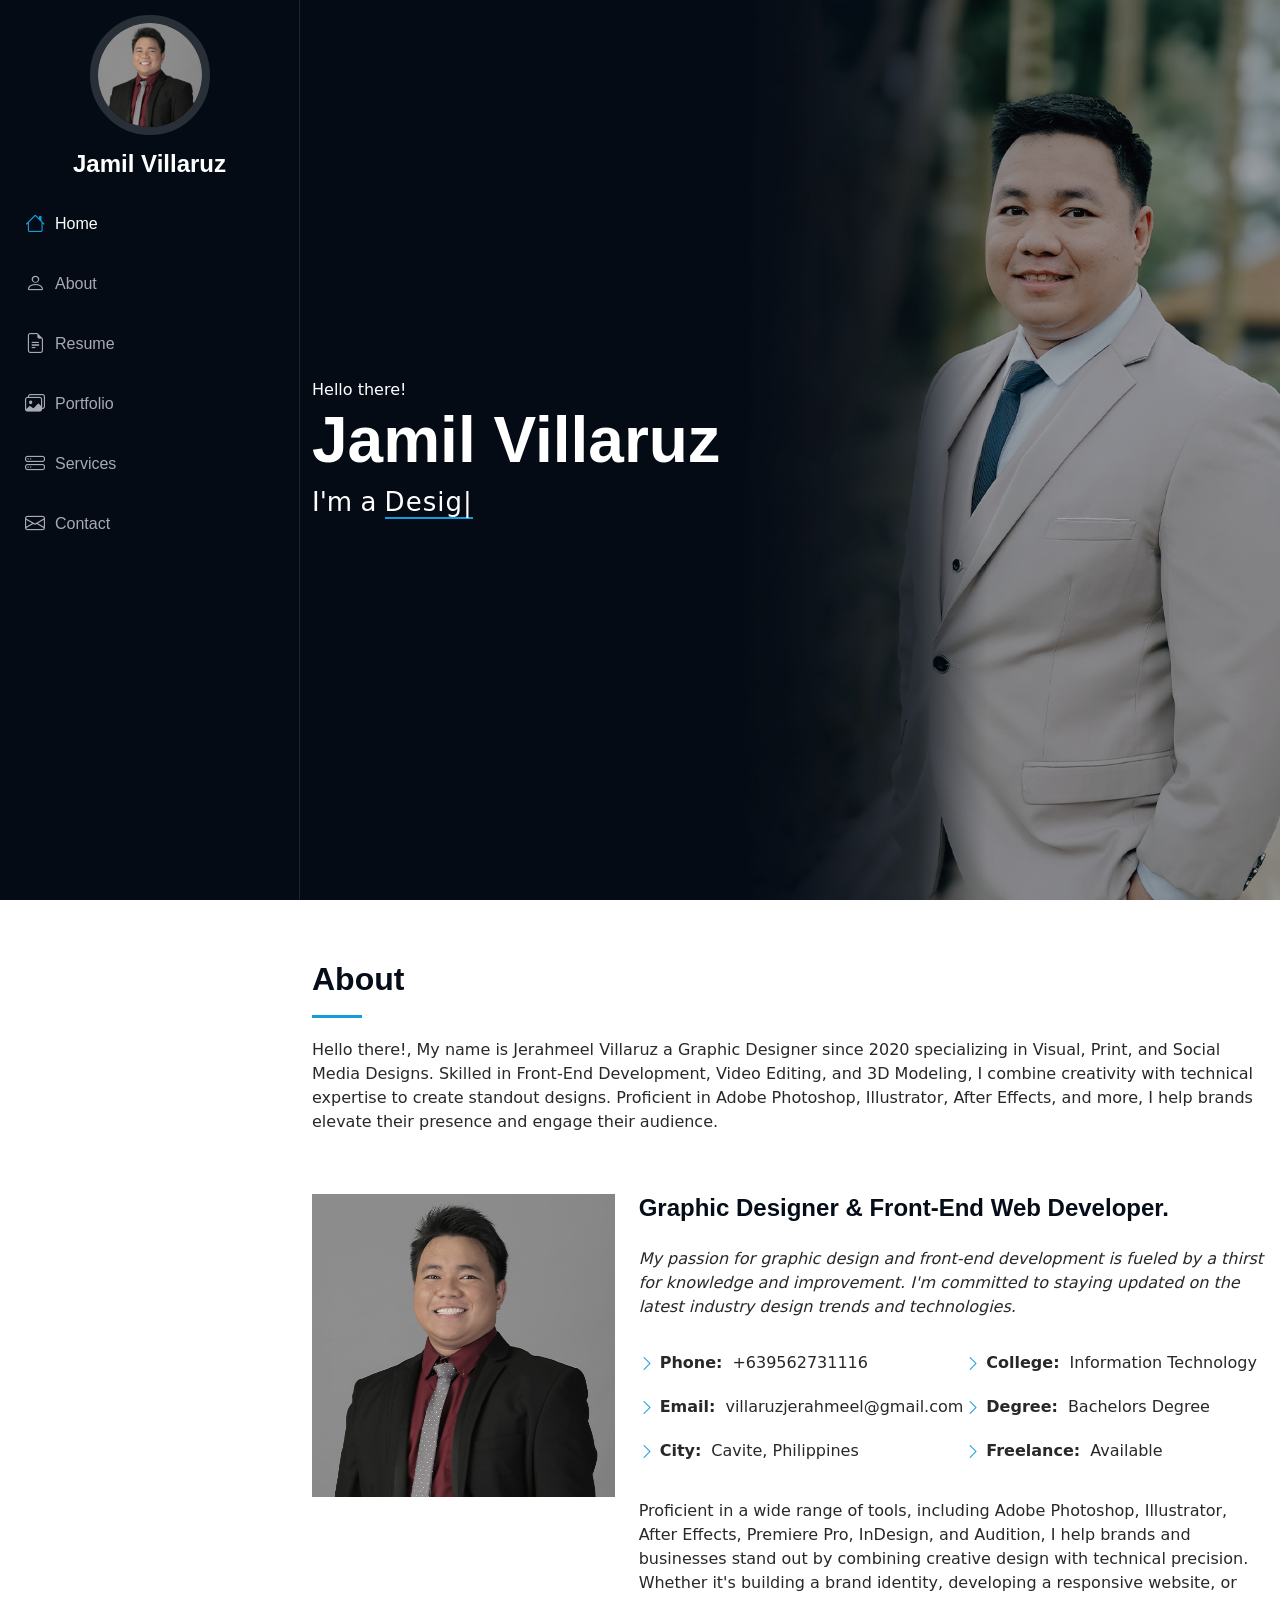
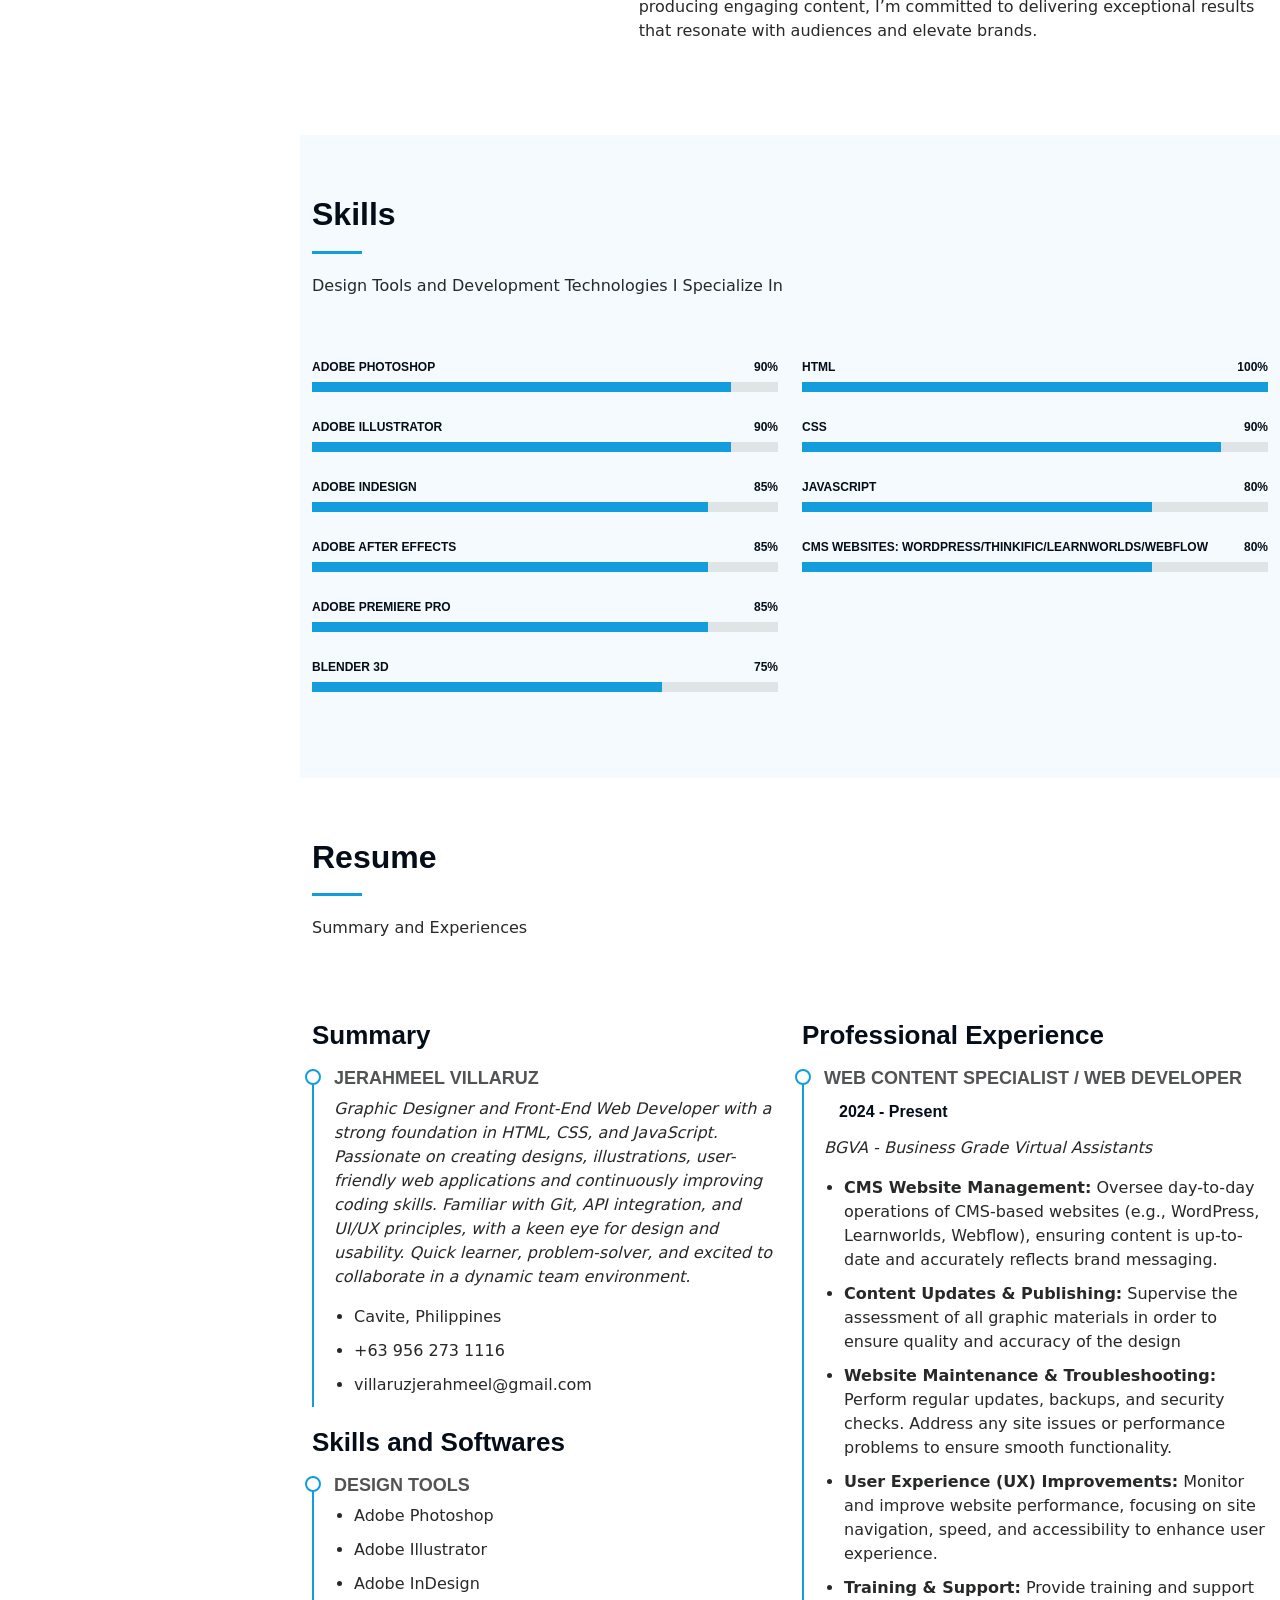
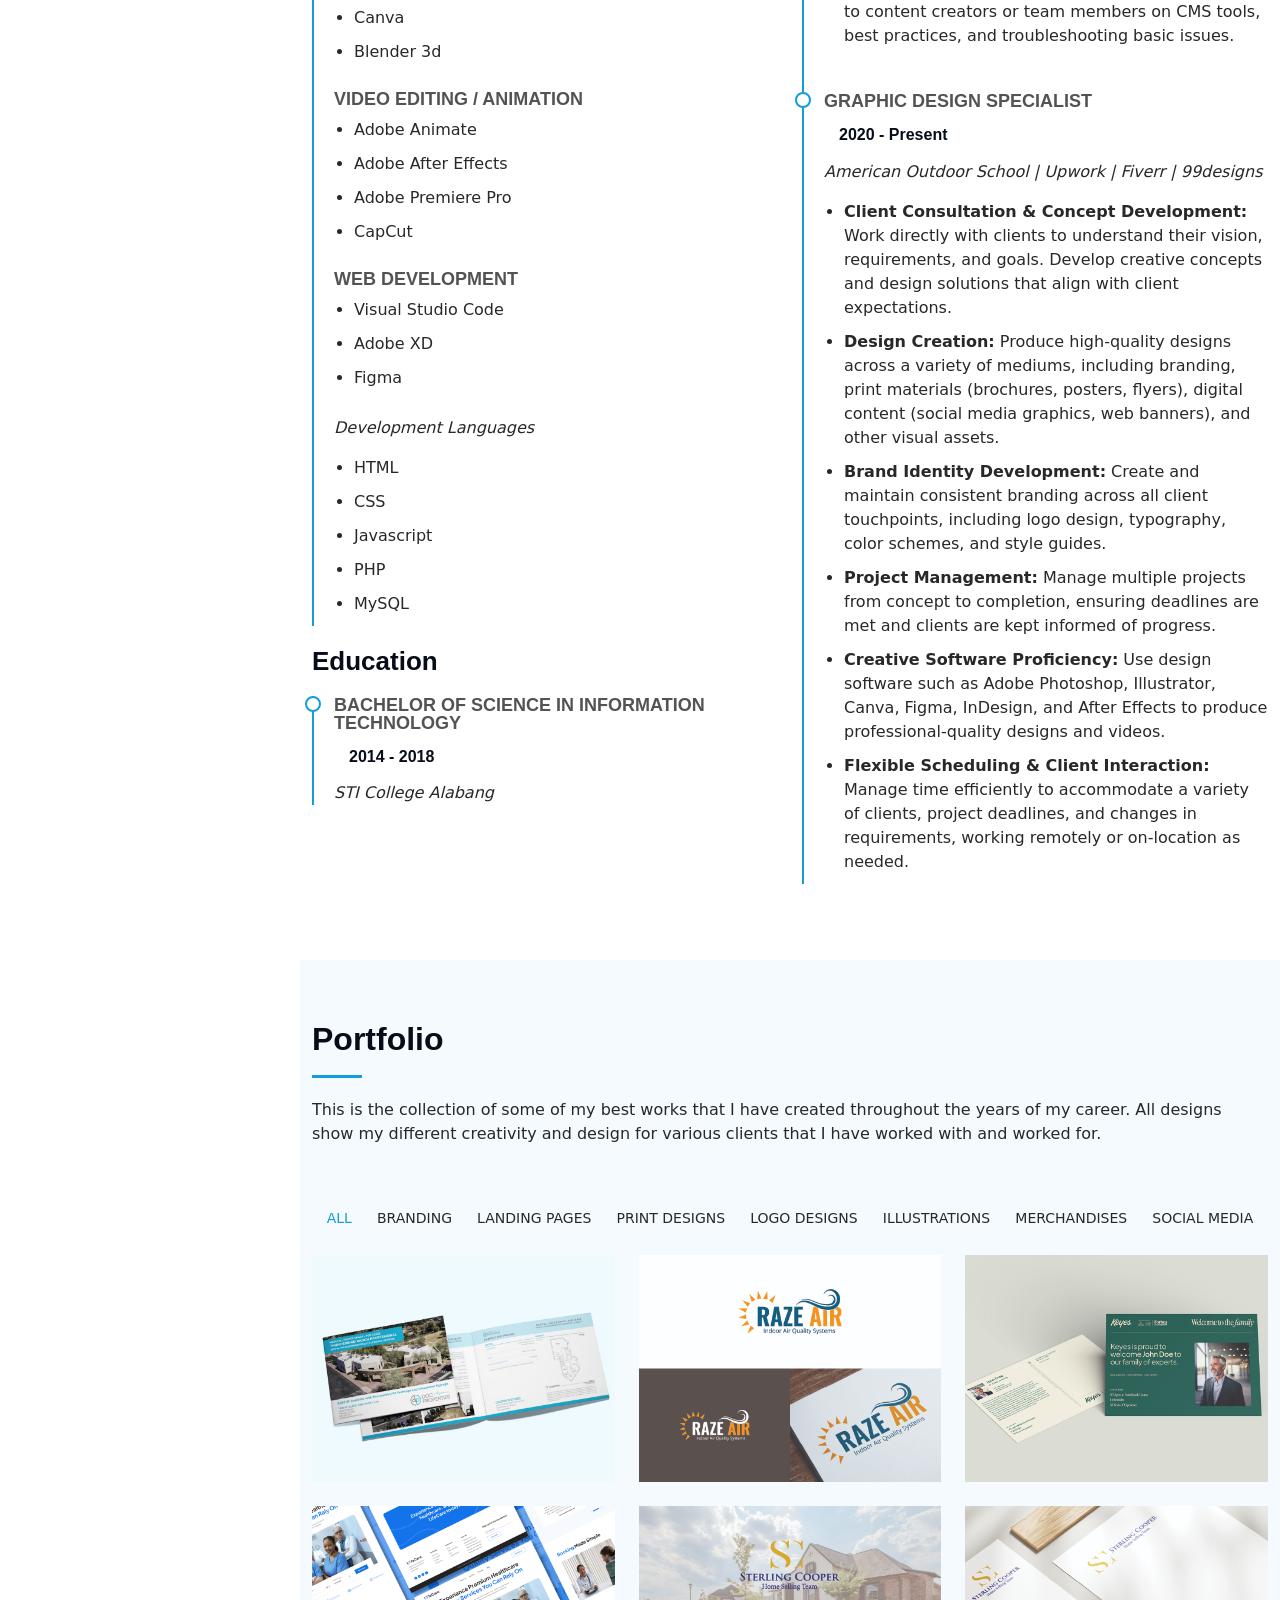
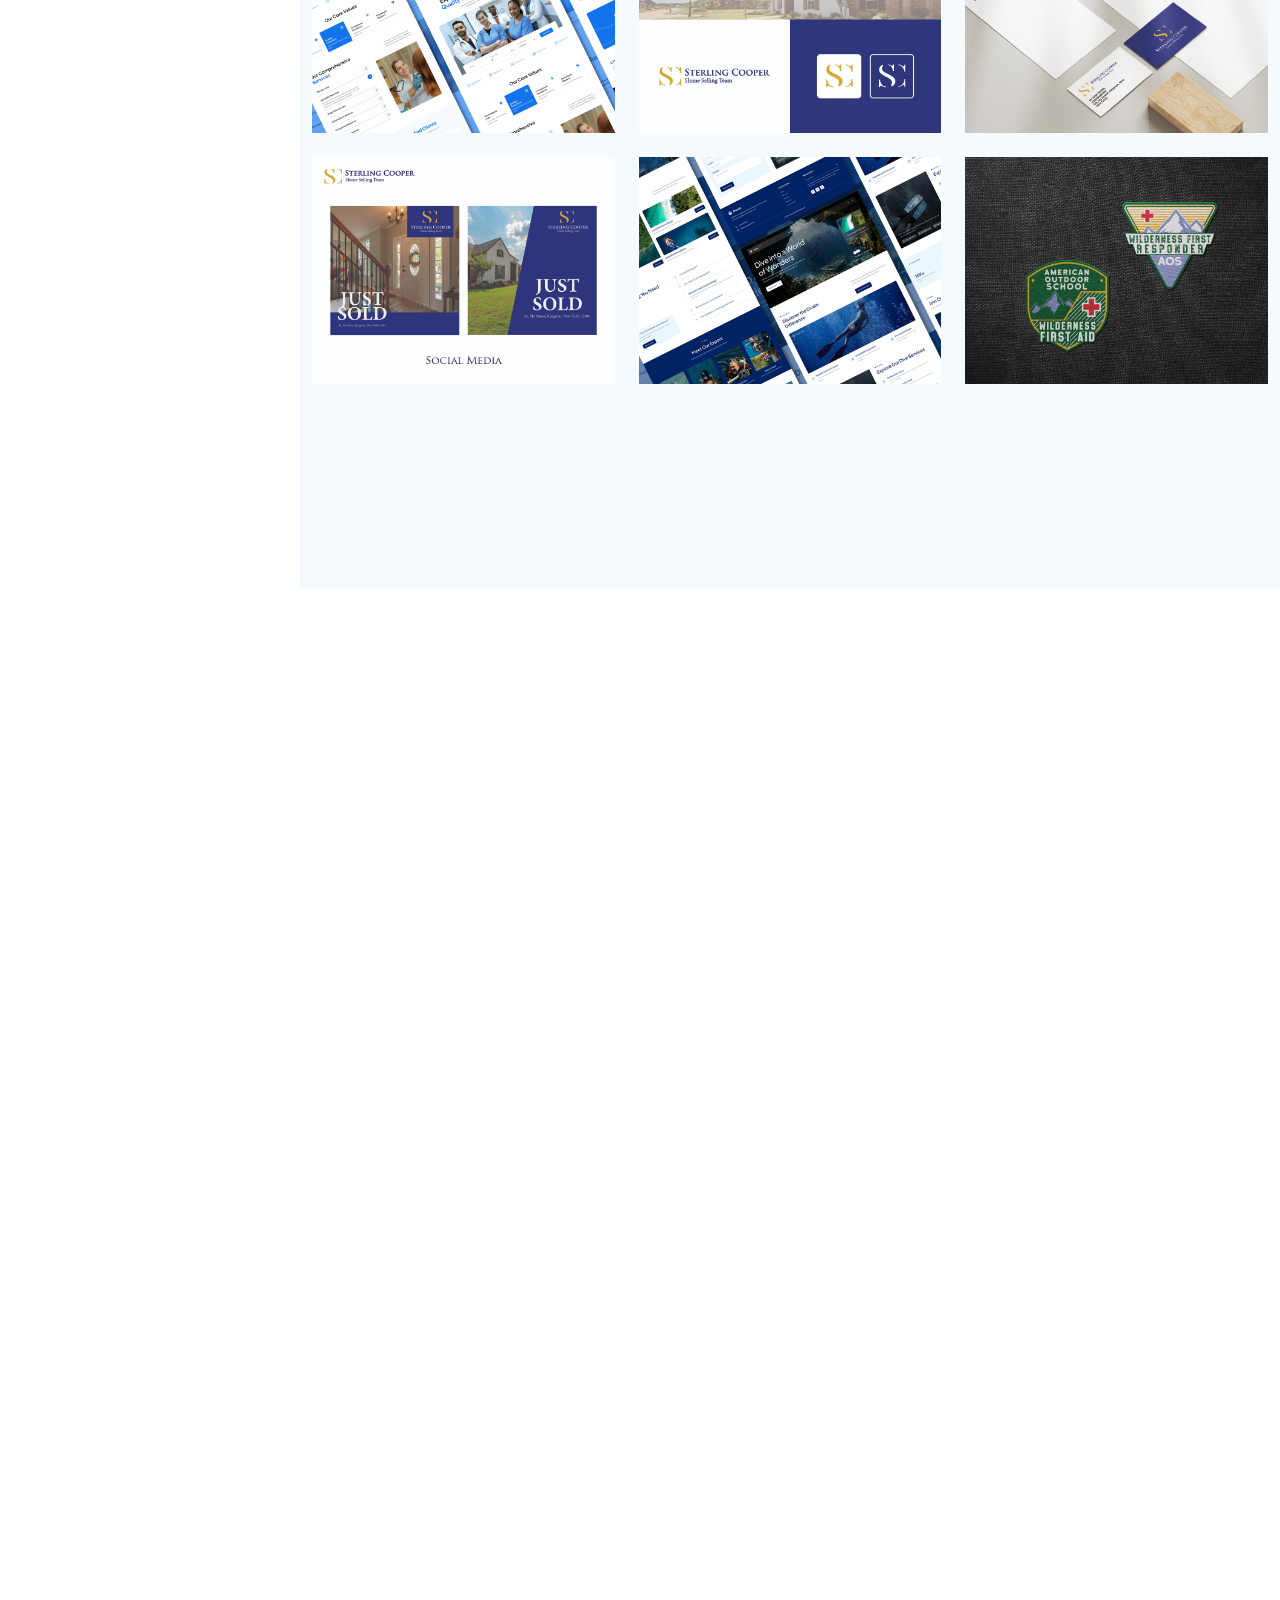
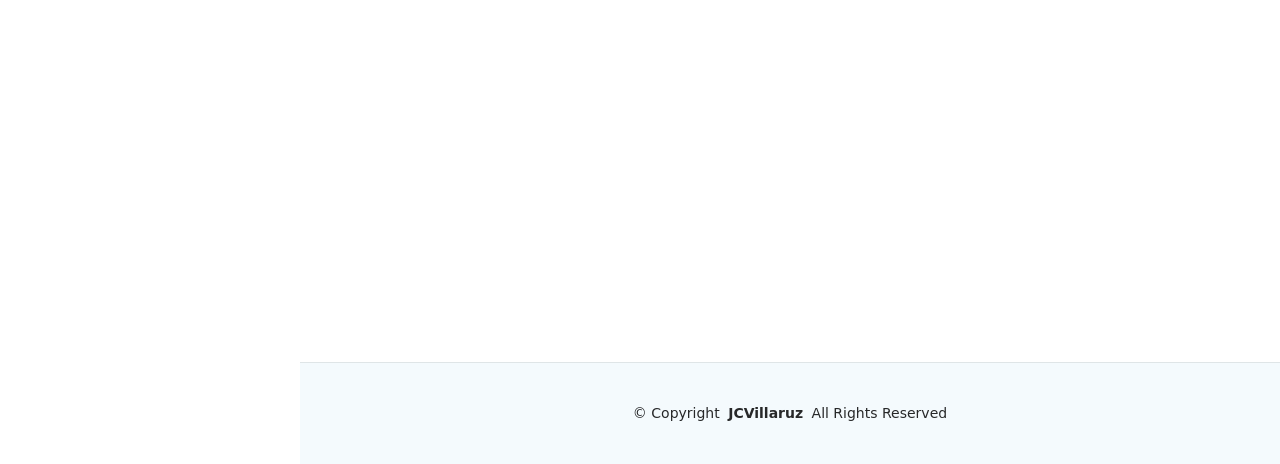
==== commit 75e4af61: "updates site" ====
--- a/index.html
+++ b/index.html
@@ -422,6 +422,7 @@
           <ul class="portfolio-filters isotope-filters" data-aos="fade-up" data-aos-delay="100">
             <li data-filter="*" class="filter-active">All</li>
             <li data-filter=".filter-branding">Branding</li>
+            <li data-filter=".filter-landing-pages">Landing Pages</li>
             <li data-filter=".filter-print-designs">Print Designs</li>
             <li data-filter=".filter-logo-designs">Logo Designs</li>
             <li data-filter=".filter-illustrations">Illustrations</li>
@@ -453,7 +454,7 @@
                 <img src="assets/img/portfolio/logo-design-1.jpg" class="img-fluid" alt="">
                 <div class="portfolio-info">
                   <h4>Logo Design</h4>
-                  <p>Lorem ipsum, dolor sit amet consectetur</p>
+                  <p>Raze Air Logo Design</p>
                   <a href="assets/img/portfolio/logo-design-1.jpg" title=""
                     data-gallery="portfolio-gallery-logo-designs" class="glightbox preview-link"><i
                       class="bi bi-zoom-in"></i></a>
@@ -476,13 +477,27 @@
               </div>
             </div><!-- End Keyes -->
 
+            <!-- Landing Page 1 -->
+            <div class="col-lg-4 col-md-6 portfolio-item isotope-item filter-landing-pages">
+              <div class="portfolio-content h-100">
+                <img src="assets/img/portfolio/landing-page-1.jpg" class="img-fluid" alt="">
+                <div class="portfolio-info">
+                  <h4>Landing Page</h4>
+                  <p>LifeCare</p>
+                  <a href="assets/img/portfolio/LifeCare_landing page.png" title=""
+                    data-gallery="portfolio-gallery-logo-designs" class="glightbox preview-link"><i
+                      class="bi bi-zoom-in"></i></a>
+                </div>
+              </div>
+            </div><!-- End Landing Page 1-->
+
             <!-- Logo Design 2 -->
             <div class="col-lg-4 col-md-6 portfolio-item isotope-item filter-logo-designs">
               <div class="portfolio-content h-100">
                 <img src="assets/img/portfolio/logo-design-2.jpg" class="img-fluid" alt="">
                 <div class="portfolio-info">
                   <h4>Logo Design</h4>
-                  <p>Lorem ipsum, dolor sit amet consectetur</p>
+                  <p>Sterling Cooper Logo Design</p>
                   <a href="assets/img/portfolio/logo-design-2.jpg" title=""
                     data-gallery="portfolio-gallery-logo-designs" class="glightbox preview-link"><i
                       class="bi bi-zoom-in"></i></a>
@@ -510,7 +525,7 @@
                 <img src="assets/img/portfolio/social-media-1.jpg" class="img-fluid" alt="">
                 <div class="portfolio-info">
                   <h4>Print Design</h4>
-                  <p>Sterling Cooper Stationaries</p>
+                  <p>Sterling Cooper Social Media</p>
                   <a href="assets/img/portfolio/social-media-1.jpg" title=""
                     data-gallery="portfolio-gallery-social-media" class="glightbox preview-link"><i
                       class="bi bi-zoom-in"></i></a>
@@ -518,13 +533,27 @@
               </div>
             </div><!-- End Portfolio Item -->
 
+            <!-- Landing Page 2 -->
+            <div class="col-lg-4 col-md-6 portfolio-item isotope-item filter-landing-pages">
+              <div class="portfolio-content h-100">
+                <img src="assets/img/portfolio/landing-page-2.jpg" class="img-fluid" alt="">
+                <div class="portfolio-info">
+                  <h4>Logo Design</h4>
+                  <p>Raze Air Logo Design</p>
+                  <a href="assets/img/portfolio/DiveIn_Landing page.jpg" title=""
+                    data-gallery="portfolio-gallery-logo-designs" class="glightbox preview-link"><i
+                      class="bi bi-zoom-in"></i></a>
+                </div>
+              </div>
+            </div><!-- End Landing Page 2-->
+
             <!-- AOS -->
             <div class="col-lg-4 col-md-6 portfolio-item isotope-item filter-merchandises">
               <div class="portfolio-content h-100">
                 <img src="assets/img/portfolio/embroidery-1.jpg" class="img-fluid" alt="">
                 <div class="portfolio-info">
                   <h4>Merchandises</h4>
-                  <p>AOS Badges</p>
+                  <p>AOS Embroided Badges</p>
                   <a href="assets/img/portfolio/embroidery-1.jpg" title=""
                     data-gallery="portfolio-gallery-merchandises" class="glightbox preview-link"><i
                       class="bi bi-zoom-in"></i></a>
@@ -532,7 +561,7 @@
               </div>
             </div><!-- End Keyes -->
 
-            <div class="col-lg-4 col-md-6 portfolio-item isotope-item filter-merchandises">
+            <div class="col-lg-4 col-md-6 portfolio-item isotope-item filter-landing-pages">
               <div class="portfolio-content h-100">
                 <img src="assets/img/portfolio/app-2.jpg" class="img-fluid" alt="">
                 <div class="portfolio-info">
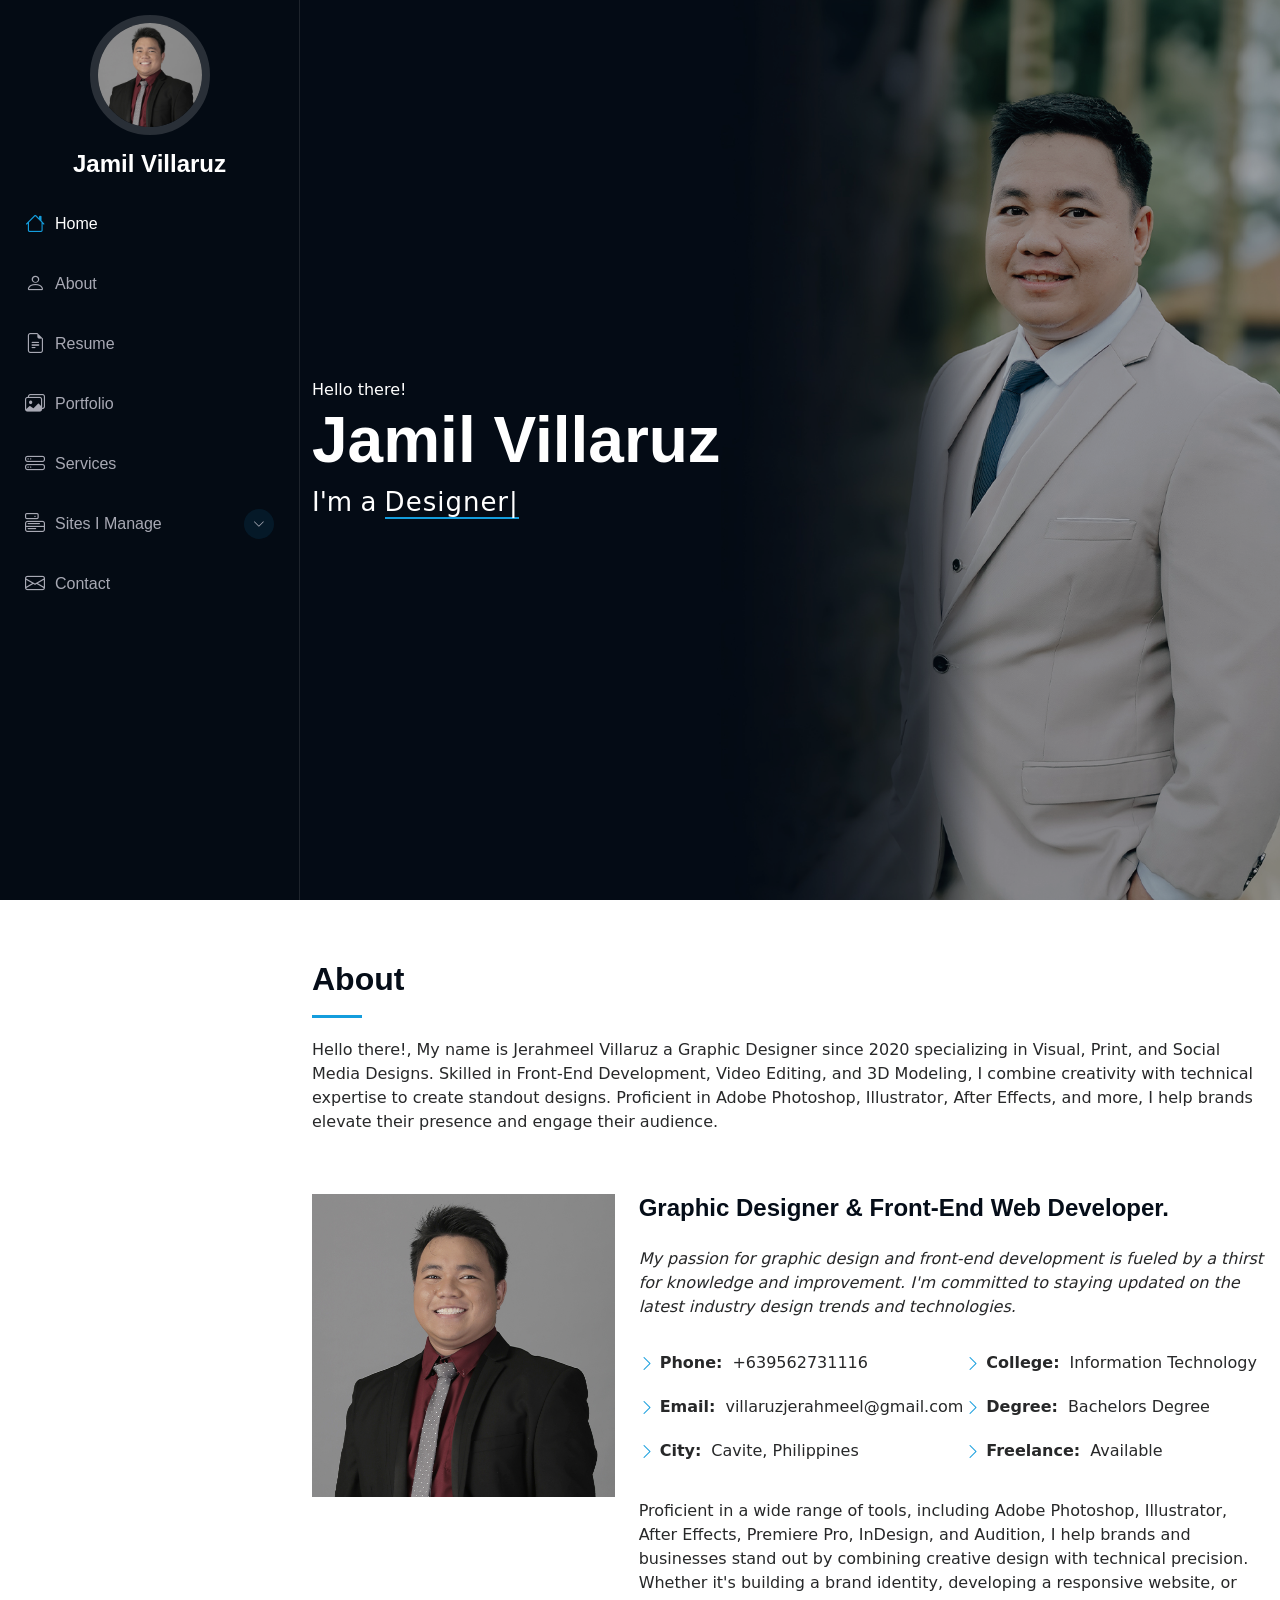
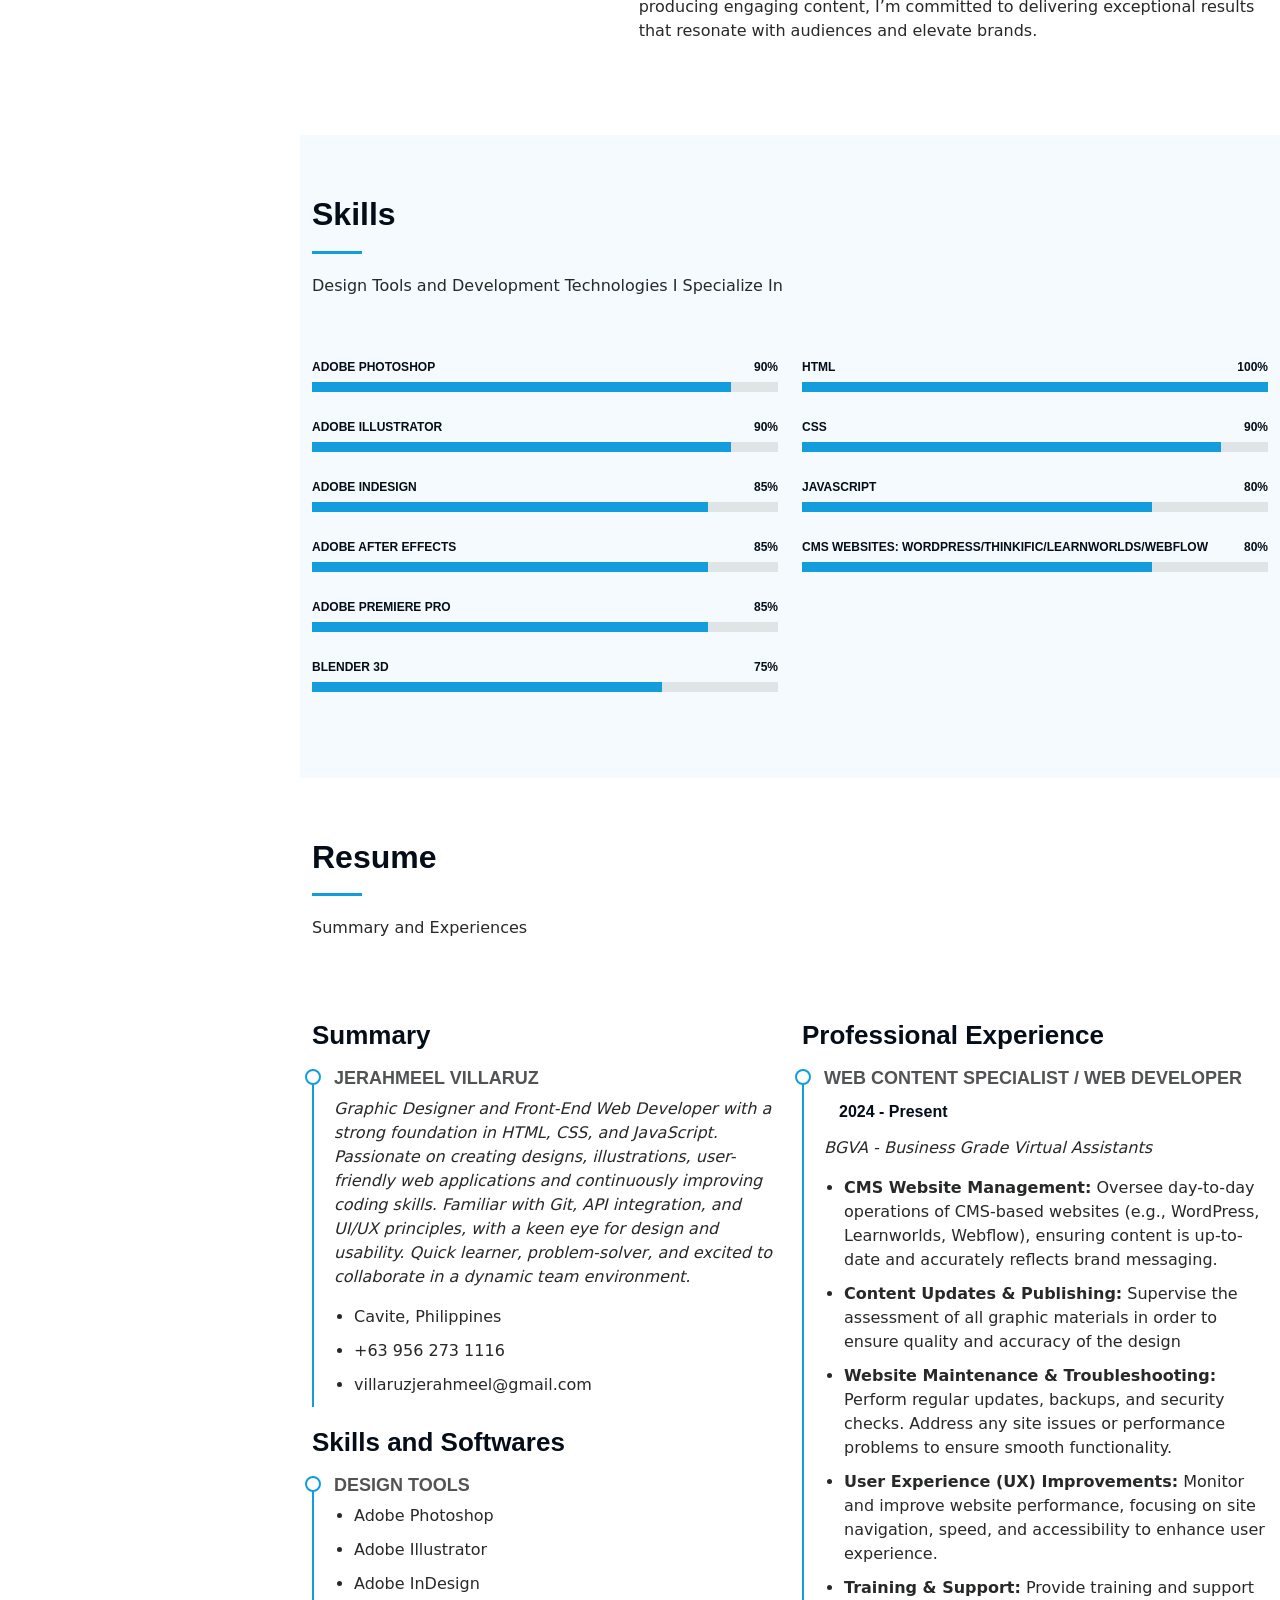
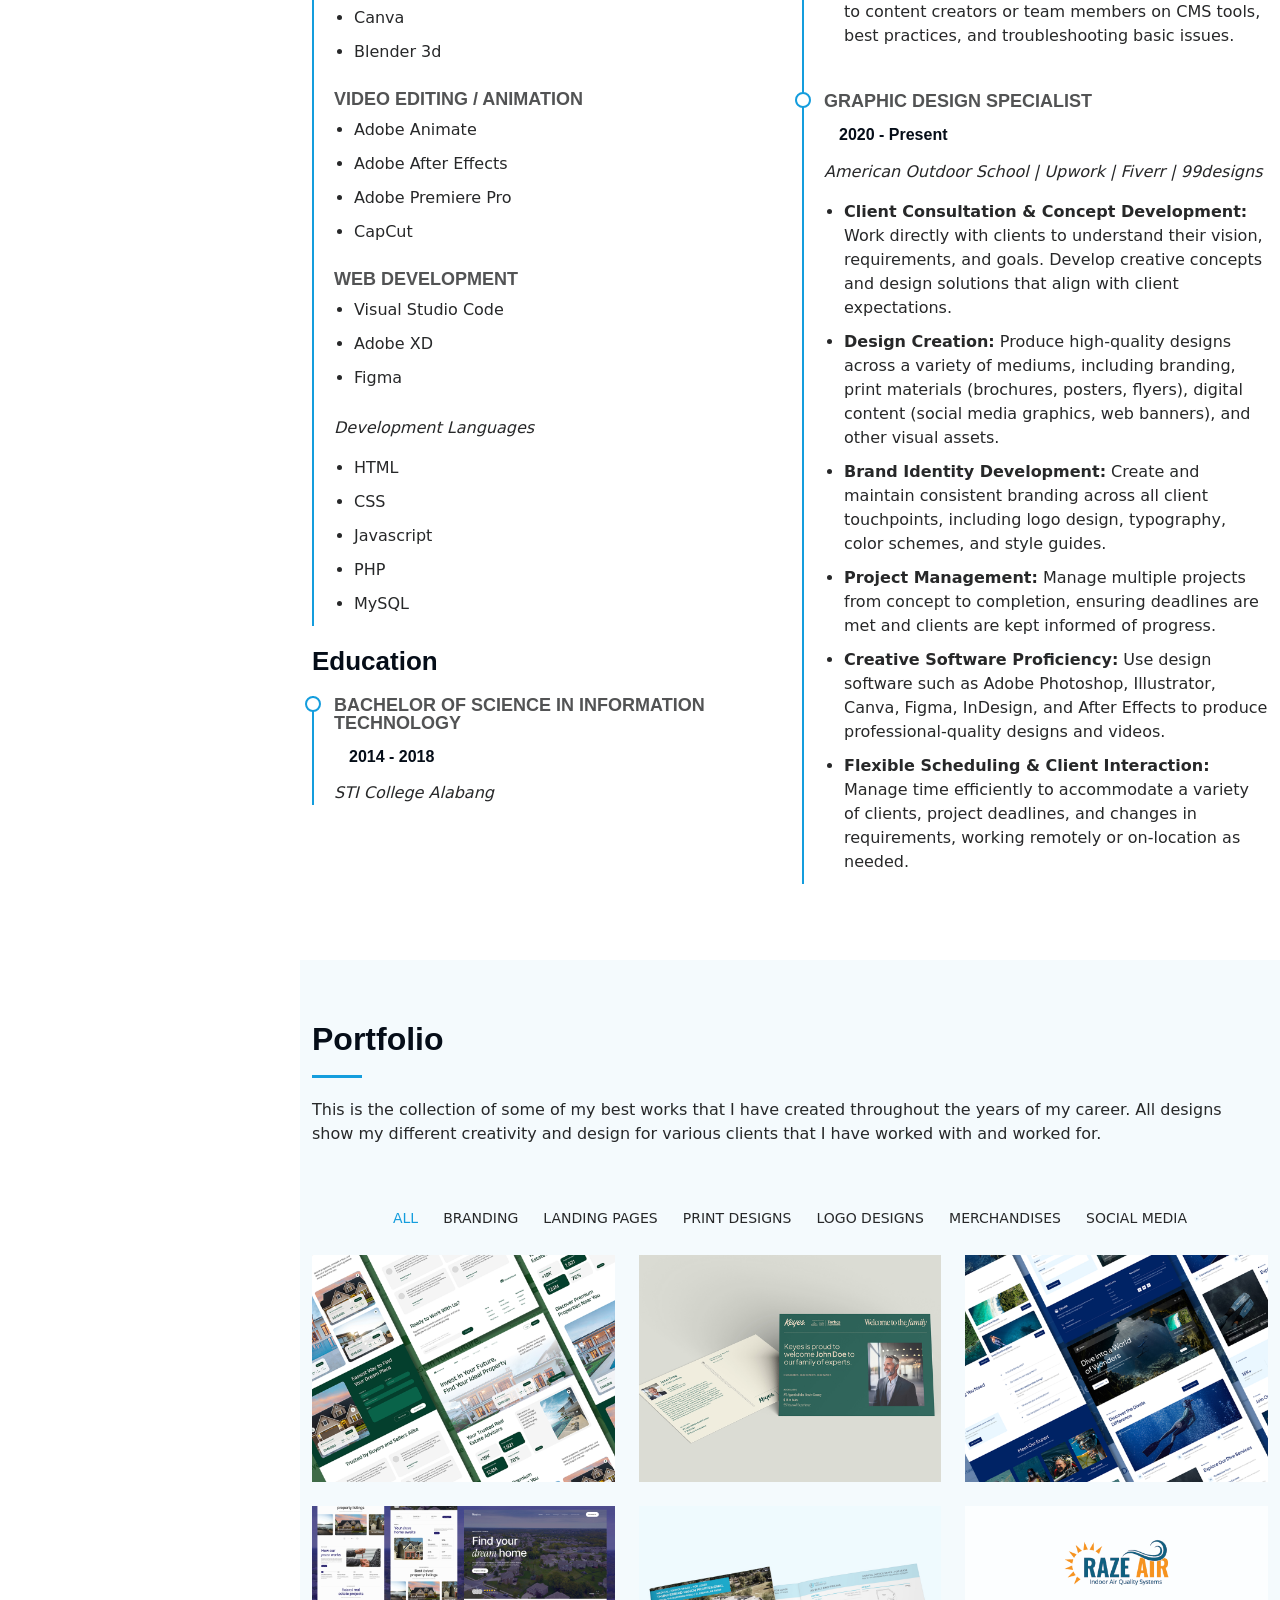
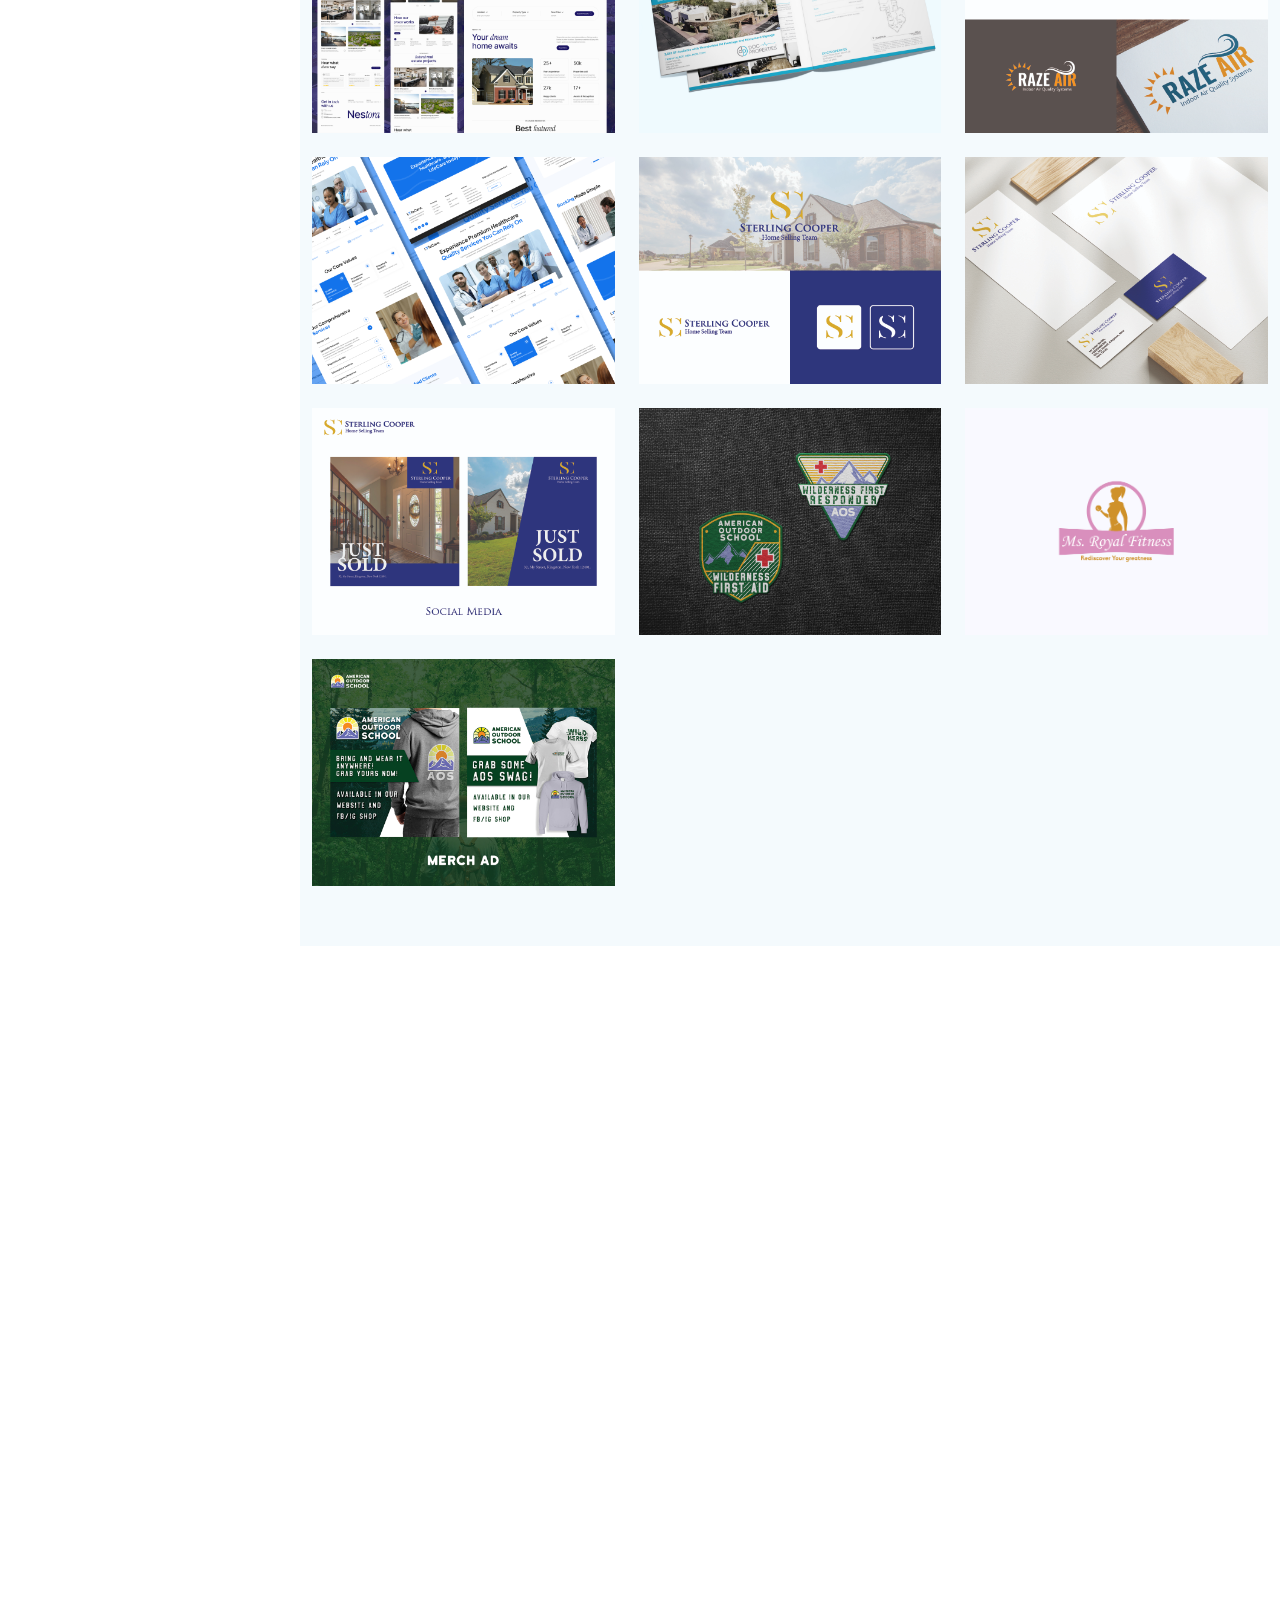
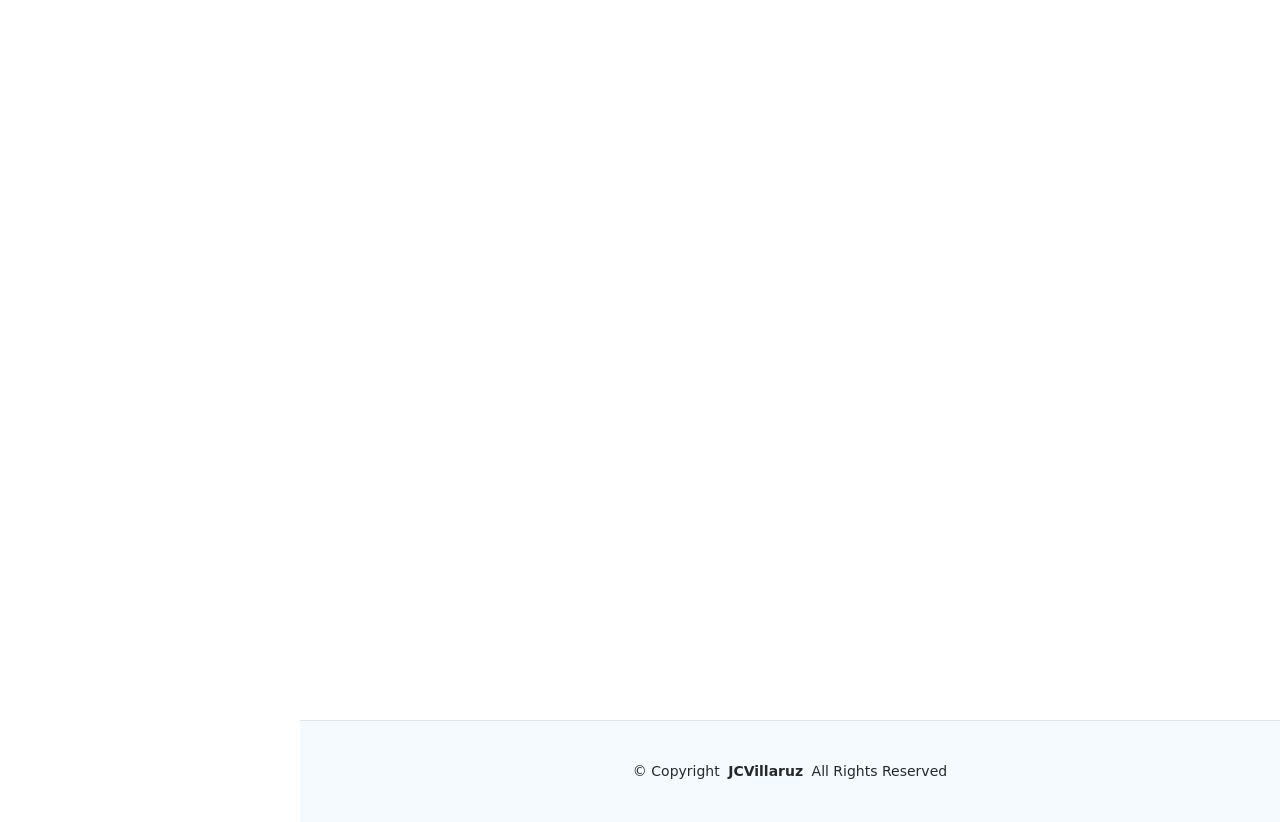
==== commit 50dadfac: "portfolio update" ====
--- a/index.html
+++ b/index.html
@@ -68,25 +68,15 @@
         <li><a href="index.html#resume"><i class="bi bi-file-earmark-text navicon"></i> Resume</a></li>
         <li><a href="index.html#portfolio"><i class="bi bi-images navicon"></i> Portfolio</a></li>
         <li><a href="index.html#services"><i class="bi bi-hdd-stack navicon"></i> Services</a></li>
-        <!-- <li class="dropdown"><a href="#"><i class="bi bi-menu-button navicon"></i> <span>Dropdown</span> <i
+        <li class="dropdown"><a href="#"><i class="bi bi-menu-button navicon"></i> <span>Sites I Manage</span> <i
               class="bi bi-chevron-down toggle-dropdown"></i></a>
           <ul>
-            <li><a href="#">Dropdown 1</a></li>
-            <li class="dropdown"><a href="#"><span>Deep Dropdown</span> <i
-                  class="bi bi-chevron-down toggle-dropdown"></i></a>
-              <ul>
-                <li><a href="#">Deep Dropdown 1</a></li>
-                <li><a href="#">Deep Dropdown 2</a></li>
-                <li><a href="#">Deep Dropdown 3</a></li>
-                <li><a href="#">Deep Dropdown 4</a></li>
-                <li><a href="#">Deep Dropdown 5</a></li>
-              </ul>
-            </li>
-            <li><a href="#">Dropdown 2</a></li>
-            <li><a href="#">Dropdown 3</a></li>
-            <li><a href="#">Dropdown 4</a></li>
+            <li><a href="https://www.ipvnetwork.com/" target="_blank">IpvNetwork</a></li>
+            <li><a href="https://www.conversationdesigninstitute.com/" target="_blank">CDI</a></li>
+            <li><a href="https://www.madrideurosocceracademy.com/" target="_blank">MESA</a></li>
+            <li><a href="https://americanoutdoorschool.thinkific.com/" target="_blank">AOS</a></li>
           </ul>
-        </li> -->
+        </li>
         <li><a href="index.html#contact"><i class="bi bi-envelope navicon"></i> Contact</a></li>
       </ul>
     </nav>
@@ -425,42 +415,25 @@
             <li data-filter=".filter-landing-pages">Landing Pages</li>
             <li data-filter=".filter-print-designs">Print Designs</li>
             <li data-filter=".filter-logo-designs">Logo Designs</li>
-            <li data-filter=".filter-illustrations">Illustrations</li>
             <li data-filter=".filter-merchandises">Merchandises</li>
             <li data-filter=".filter-social-media">Social Media</li>
           </ul><!-- End Portfolio Filters -->
 
           <div class="row gy-4 isotope-container" data-aos="fade-up" data-aos-delay="200">
 
-            <!-- Doc properties -->
-            <div class="col-lg-4 col-md-6 portfolio-item isotope-item filter-branding">
-              <div class="portfolio-content h-100">
-                <img src="assets/img/docproperties/docproperties-1.png" class="img-fluid" alt="">
-                <div class="portfolio-info">
-                  <h4>BRANDING</h4>
-                  <p>DOCPROPERTIES</p>
-                  <a href="assets/img/docproperties/docproperties-1.jpg" title="DOCPROPERTIES"
-                    data-gallery="portfolio-gallery-branding" class="glightbox preview-link-2"><i
-                      class="bi bi-zoom-in"></i></a>
-                  <a href="portfolio-docproperties.html" title="More Details" class="details-link-2"><i
-                      class="bi bi-link-45deg"></i></a>
-                </div>
-              </div>
-            </div><!-- End Portfolio Item -->
-
-            <!-- Logo Design 1 -->
-            <div class="col-lg-4 col-md-6 portfolio-item isotope-item filter-logo-designs">
-              <div class="portfolio-content h-100">
-                <img src="assets/img/portfolio/logo-design-1.jpg" class="img-fluid" alt="">
-                <div class="portfolio-info">
-                  <h4>Logo Design</h4>
-                  <p>Raze Air Logo Design</p>
-                  <a href="assets/img/portfolio/logo-design-1.jpg" title=""
+            <!-- Landing Page 1 -->
+            <div class="col-lg-4 col-md-6 portfolio-item isotope-item filter-landing-pages">
+              <div class="portfolio-content h-100">
+                <img src="assets/img/portfolio/landing-page-3.jpg" class="img-fluid" alt="">
+                <div class="portfolio-info">
+                  <h4>Landing Page</h4>
+                  <p>HexanaHomes Real Estate</p>
+                  <a href="assets/img/portfolio/HexanaHouse_landing page.jpg" title=""
                     data-gallery="portfolio-gallery-logo-designs" class="glightbox preview-link"><i
                       class="bi bi-zoom-in"></i></a>
                 </div>
               </div>
-            </div><!-- End Logo Design 1-->
+            </div><!-- End Landing Page 1-->
 
             <!-- Keyes -->
             <div class="col-lg-4 col-md-6 portfolio-item isotope-item filter-branding">
@@ -477,13 +450,73 @@
               </div>
             </div><!-- End Keyes -->
 
+            <!-- Landing Page 2 -->
+            <div class="col-lg-4 col-md-6 portfolio-item isotope-item filter-landing-pages">
+              <div class="portfolio-content h-100">
+                <img src="assets/img/portfolio/landing-page-2.jpg" class="img-fluid" alt="">
+                <div class="portfolio-info">
+                  <h4>Landing Page</h4>
+                  <p>DiveIn Diving</p>
+                  <a href="assets/img/portfolio/DiveIn_Landing page.jpg" title=""
+                    data-gallery="portfolio-gallery-logo-designs" class="glightbox preview-link"><i
+                      class="bi bi-zoom-in"></i></a>
+                </div>
+              </div>
+            </div><!-- End Landing Page 2-->
+
+            <!-- Landing Page 2 -->
+            <div class="col-lg-4 col-md-6 portfolio-item isotope-item filter-landing-pages">
+              <div class="portfolio-content h-100">
+                <img src="assets/img/portfolio/landing-page4.jpg" class="img-fluid" alt="">
+                <div class="portfolio-info">
+                  <h4>Landing Page</h4>
+                  <p>Nestora Real Estate</p>
+                  <a href="assets/img/portfolio/Nestora_LandingPage.jpg" title=""
+                    data-gallery="portfolio-gallery-logo-designs" class="glightbox preview-link"><i
+                      class="bi bi-zoom-in"></i></a>
+                </div>
+              </div>
+            </div><!-- End Landing Page 2-->
+
+            <!-- Doc properties -->
+            <div class="col-lg-4 col-md-6 portfolio-item isotope-item filter-branding">
+              <div class="portfolio-content h-100">
+                <img src="assets/img/docproperties/docproperties-1.png" class="img-fluid" alt="">
+                <div class="portfolio-info">
+                  <h4>BRANDING</h4>
+                  <p>DOCPROPERTIES</p>
+                  <a href="assets/img/docproperties/docproperties-1.jpg" title="DOCPROPERTIES"
+                    data-gallery="portfolio-gallery-branding" class="glightbox preview-link-2"><i
+                      class="bi bi-zoom-in"></i></a>
+                  <a href="portfolio-docproperties.html" title="More Details" class="details-link-2"><i
+                      class="bi bi-link-45deg"></i></a>
+                </div>
+              </div>
+            </div><!-- End Portfolio Item -->
+
+            <!-- Logo Design 1 -->
+            <div class="col-lg-4 col-md-6 portfolio-item isotope-item filter-logo-designs">
+              <div class="portfolio-content h-100">
+                <img src="assets/img/portfolio/logo-design-1.jpg" class="img-fluid" alt="">
+                <div class="portfolio-info">
+                  <h4>Logo Design</h4>
+                  <p>Raze Air Logo Design</p>
+                  <a href="assets/img/portfolio/logo-design-1.jpg" title=""
+                    data-gallery="portfolio-gallery-logo-designs" class="glightbox preview-link"><i
+                      class="bi bi-zoom-in"></i></a>
+                </div>
+              </div>
+            </div><!-- End Logo Design 1-->
+
+            
+
             <!-- Landing Page 1 -->
             <div class="col-lg-4 col-md-6 portfolio-item isotope-item filter-landing-pages">
               <div class="portfolio-content h-100">
                 <img src="assets/img/portfolio/landing-page-1.jpg" class="img-fluid" alt="">
                 <div class="portfolio-info">
                   <h4>Landing Page</h4>
-                  <p>LifeCare</p>
+                  <p>LifeCare Healthcare</p>
                   <a href="assets/img/portfolio/LifeCare_landing page.png" title=""
                     data-gallery="portfolio-gallery-logo-designs" class="glightbox preview-link"><i
                       class="bi bi-zoom-in"></i></a>
@@ -533,20 +566,6 @@
               </div>
             </div><!-- End Portfolio Item -->
 
-            <!-- Landing Page 2 -->
-            <div class="col-lg-4 col-md-6 portfolio-item isotope-item filter-landing-pages">
-              <div class="portfolio-content h-100">
-                <img src="assets/img/portfolio/landing-page-2.jpg" class="img-fluid" alt="">
-                <div class="portfolio-info">
-                  <h4>Logo Design</h4>
-                  <p>Raze Air Logo Design</p>
-                  <a href="assets/img/portfolio/DiveIn_Landing page.jpg" title=""
-                    data-gallery="portfolio-gallery-logo-designs" class="glightbox preview-link"><i
-                      class="bi bi-zoom-in"></i></a>
-                </div>
-              </div>
-            </div><!-- End Landing Page 2-->
-
             <!-- AOS -->
             <div class="col-lg-4 col-md-6 portfolio-item isotope-item filter-merchandises">
               <div class="portfolio-content h-100">
@@ -561,107 +580,33 @@
               </div>
             </div><!-- End Keyes -->
 
-            <div class="col-lg-4 col-md-6 portfolio-item isotope-item filter-landing-pages">
-              <div class="portfolio-content h-100">
-                <img src="assets/img/portfolio/app-2.jpg" class="img-fluid" alt="">
-                <div class="portfolio-info">
-                  <h4>App 2</h4>
-                  <p>Lorem ipsum, dolor sit amet consectetur</p>
-                  <a href="assets/img/portfolio/app-2.jpg" title="App 2" data-gallery="portfolio-gallery-app"
-                    class="glightbox preview-link"><i class="bi bi-zoom-in"></i></a>
-                  <a href="portfolio-details.html" title="More Details" class="details-link"><i
-                      class="bi bi-link-45deg"></i></a>
-                </div>
-              </div>
-            </div><!-- End Portfolio Item -->
-
-            <div class="col-lg-4 col-md-6 portfolio-item isotope-item filter-product">
-              <div class="portfolio-content h-100">
-                <img src="assets/img/portfolio/product-2.jpg" class="img-fluid" alt="">
-                <div class="portfolio-info">
-                  <h4>Product 2</h4>
-                  <p>Lorem ipsum, dolor sit amet consectetur</p>
-                  <a href="assets/img/portfolio/product-2.jpg" title="Product 2"
-                    data-gallery="portfolio-gallery-product" class="glightbox preview-link"><i
-                      class="bi bi-zoom-in"></i></a>
-                  <a href="portfolio-details.html" title="More Details" class="details-link"><i
-                      class="bi bi-link-45deg"></i></a>
-                </div>
-              </div>
-            </div><!-- End Portfolio Item -->
-
-            <div class="col-lg-4 col-md-6 portfolio-item isotope-item filter-branding">
-              <div class="portfolio-content h-100">
-                <img src="assets/img/portfolio/branding-2.jpg" class="img-fluid" alt="">
-                <div class="portfolio-info">
-                  <h4>Branding 2</h4>
-                  <p>Lorem ipsum, dolor sit amet consectetur</p>
-                  <a href="assets/img/portfolio/branding-2.jpg" title="Branding 2"
-                    data-gallery="portfolio-gallery-branding" class="glightbox preview-link"><i
-                      class="bi bi-zoom-in"></i></a>
-                  <a href="portfolio-details.html" title="More Details" class="details-link"><i
-                      class="bi bi-link-45deg"></i></a>
-                </div>
-              </div>
-            </div><!-- End Portfolio Item -->
-
-            <div class="col-lg-4 col-md-6 portfolio-item isotope-item filter-books">
-              <div class="portfolio-content h-100">
-                <img src="assets/img/portfolio/books-2.jpg" class="img-fluid" alt="">
-                <div class="portfolio-info">
-                  <h4>Books 2</h4>
-                  <p>Lorem ipsum, dolor sit amet consectetur</p>
-                  <a href="assets/img/portfolio/books-2.jpg" title="Branding 2" data-gallery="portfolio-gallery-book"
-                    class="glightbox preview-link"><i class="bi bi-zoom-in"></i></a>
-                  <a href="portfolio-details.html" title="More Details" class="details-link"><i
-                      class="bi bi-link-45deg"></i></a>
-                </div>
-              </div>
-            </div><!-- End Portfolio Item -->
-
-            <div class="col-lg-4 col-md-6 portfolio-item isotope-item filter-app">
-              <div class="portfolio-content h-100">
-                <img src="assets/img/portfolio/app-3.jpg" class="img-fluid" alt="">
-                <div class="portfolio-info">
-                  <h4>App 3</h4>
-                  <p>Lorem ipsum, dolor sit amet consectetur</p>
-                  <a href="assets/img/portfolio/app-3.jpg" title="App 3" data-gallery="portfolio-gallery-app"
-                    class="glightbox preview-link"><i class="bi bi-zoom-in"></i></a>
-                  <a href="portfolio-details.html" title="More Details" class="details-link"><i
-                      class="bi bi-link-45deg"></i></a>
-                </div>
-              </div>
-            </div><!-- End Portfolio Item -->
-
-            <div class="col-lg-4 col-md-6 portfolio-item isotope-item filter-product">
-              <div class="portfolio-content h-100">
-                <img src="assets/img/portfolio/product-3.jpg" class="img-fluid" alt="">
-                <div class="portfolio-info">
-                  <h4>Product 3</h4>
-                  <p>Lorem ipsum, dolor sit amet consectetur</p>
-                  <a href="assets/img/portfolio/product-3.jpg" title="Product 3"
-                    data-gallery="portfolio-gallery-product" class="glightbox preview-link"><i
-                      class="bi bi-zoom-in"></i></a>
-                  <a href="portfolio-details.html" title="More Details" class="details-link"><i
-                      class="bi bi-link-45deg"></i></a>
-                </div>
-              </div>
-            </div><!-- End Portfolio Item -->
-
-            <div class="col-lg-4 col-md-6 portfolio-item isotope-item filter-branding">
-              <div class="portfolio-content h-100">
-                <img src="assets/img/portfolio/branding-3.jpg" class="img-fluid" alt="">
-                <div class="portfolio-info">
-                  <h4>Branding 3</h4>
-                  <p>Lorem ipsum, dolor sit amet consectetur</p>
-                  <a href="assets/img/portfolio/branding-3.jpg" title="Branding 2"
-                    data-gallery="portfolio-gallery-branding" class="glightbox preview-link"><i
-                      class="bi bi-zoom-in"></i></a>
-                  <a href="portfolio-details.html" title="More Details" class="details-link"><i
-                      class="bi bi-link-45deg"></i></a>
-                </div>
-              </div>
-            </div><!-- End Portfolio Item -->
+            <!-- Logofolio -->
+            <div class="col-lg-4 col-md-6 portfolio-item isotope-item filter-logo-designs">
+              <div class="portfolio-content h-100">
+                <img src="assets/img/portfolio/LogoFolio-vol-2.gif" class="img-fluid" alt="">
+                <div class="portfolio-info">
+                  <h4>Logo Design</h4>
+                  <p>Logofolio 2</p>
+                  <a href="assets/img/portfolio/LogoFolio-vol-2.gif" title=""
+                    data-gallery="portfolio-gallery-merchandises" class="glightbox preview-link"><i
+                      class="bi bi-zoom-in"></i></a>
+                </div>
+              </div>
+            </div><!-- End Logofolio -->
+
+             <!-- Logo Design 2 -->
+            <div class="col-lg-4 col-md-6 portfolio-item isotope-item filter-merchandises filter-social-media">
+              <div class="portfolio-content h-100">
+                <img src="assets/img/portfolio/merch-1.jpg" class="img-fluid" alt="">
+                <div class="portfolio-info">
+                  <h4>Merch Ad</h4>
+                  <p>American Outdoor School</p>
+                  <a href="assets/img/portfolio/merch-1.jpg" title=""
+                    data-gallery="portfolio-gallery-logo-designs" class="glightbox preview-link"><i
+                      class="bi bi-zoom-in"></i></a>
+                </div>
+              </div>
+            </div><!-- End Logo Design 2-->
 
           </div><!-- End Portfolio Container -->
 
